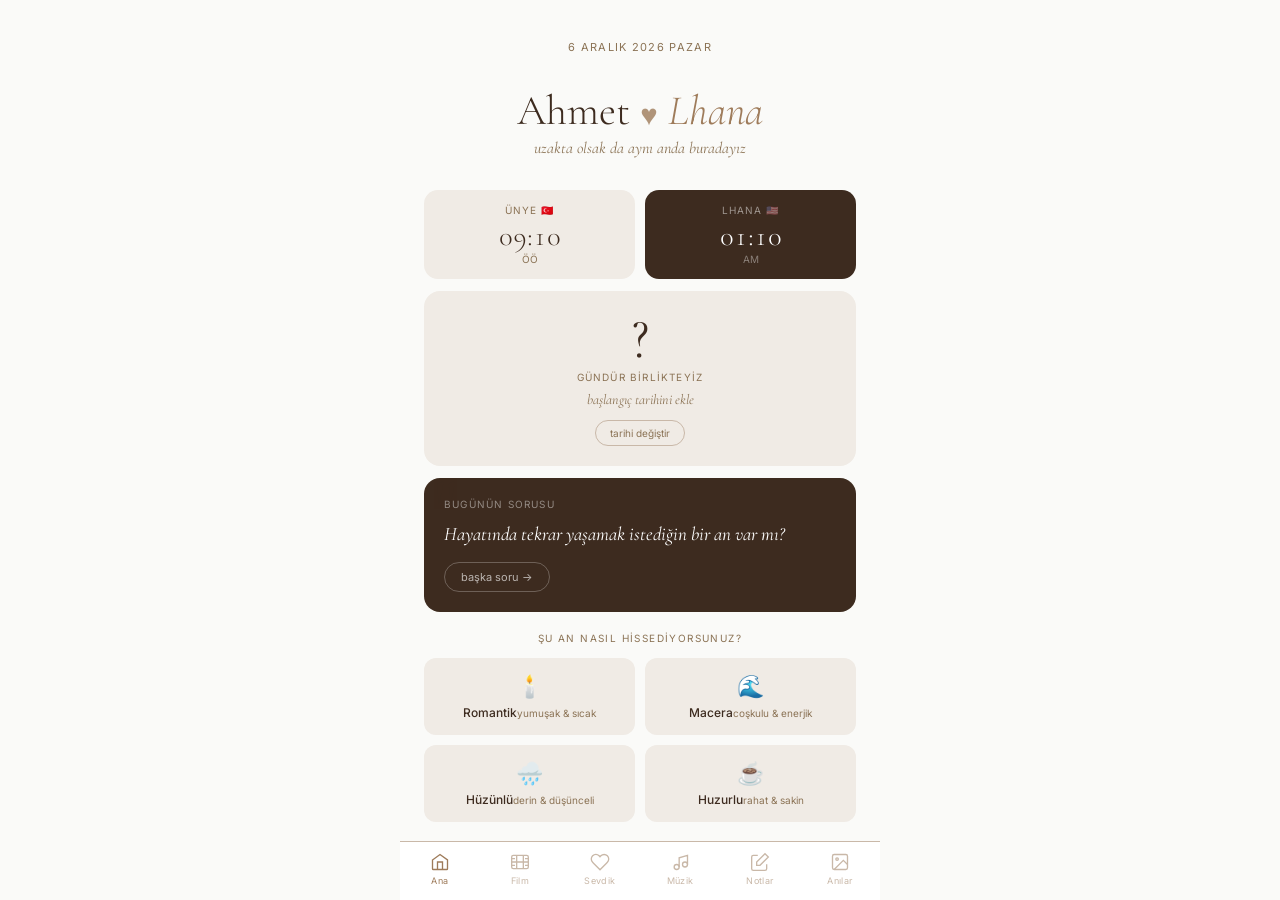
==== index.html @ c670a865 "Update index.html" ====
<!DOCTYPE html>
<html lang="tr">
<head>
<meta charset="UTF-8">
<meta name="viewport" content="width=device-width, initial-scale=1.0, maximum-scale=1.0">
<title>Ahmet & Lhana</title>
<link rel="preconnect" href="https://fonts.googleapis.com">
<link href="https://fonts.googleapis.com/css2?family=Cormorant+Garamond:ital,wght@0,300;0,400;0,500;1,300;1,400&family=Inter:wght@300;400;500&display=swap" rel="stylesheet">
<style>
*,*::before,*::after{box-sizing:border-box;margin:0;padding:0}
:root{
  --bg:#FAFAF8;--card:#F0EBE5;--border:#C9B8A8;
  --text:#3D2B1F;--muted:#8B7355;--hover:#D4C4B5;
  --accent:#9E7B5A;--white:#FFFFFF;
}
html,body{height:100%;background:var(--bg);color:var(--text);font-family:'Inter',sans-serif;font-size:15px;overflow:hidden;}
#app{display:flex;flex-direction:column;height:100dvh;max-width:480px;margin:0 auto;position:relative;}
.screen{display:none;flex:1;overflow-y:auto;padding-bottom:80px;scrollbar-width:none;}
.screen::-webkit-scrollbar{display:none;}
.screen.active{display:block;}

/* NAV */
nav{position:fixed;bottom:0;left:50%;transform:translateX(-50%);width:100%;max-width:480px;background:var(--white);border-top:1px solid var(--border);display:flex;z-index:100;}
nav button{flex:1;padding:10px 2px 14px;background:none;border:none;cursor:pointer;display:flex;flex-direction:column;align-items:center;gap:3px;color:var(--border);font-family:'Inter',sans-serif;font-size:9px;font-weight:400;letter-spacing:.04em;transition:color .2s;}
nav button.active{color:var(--accent);}
nav button svg{width:20px;height:20px;}

/* HOME */
.home-header{min-height:100dvh;padding:40px 24px 100px;display:flex;flex-direction:column;align-items:center;}
.home-date{font-size:11px;letter-spacing:.12em;text-transform:uppercase;color:var(--muted);margin-bottom:32px;text-align:center;}
.home-names{font-family:'Cormorant Garamond',serif;font-size:clamp(28px,8vw,42px);font-weight:300;line-height:1.2;color:var(--text);text-align:center;white-space:nowrap;}
.home-names em{font-style:italic;color:var(--accent);}
.heart-inline{font-size:0.7em;color:var(--accent);animation:breathe 3.2s ease-in-out infinite;display:inline-block;opacity:.8;vertical-align:middle;}
@keyframes breathe{0%,100%{transform:scale(1);opacity:.6}50%{transform:scale(1.2);opacity:1}}
.home-tagline{font-family:'Cormorant Garamond',serif;font-size:16px;font-style:italic;color:var(--muted);text-align:center;line-height:1.6;}

/* TIME */
.time-row{display:flex;gap:10px;width:100%;margin-top:28px;}
.time-card{flex:1;background:var(--card);border-radius:14px;padding:14px 10px;text-align:center;}
.time-city{font-size:10px;letter-spacing:.1em;text-transform:uppercase;color:var(--muted);margin-bottom:6px;}
.time-clock{font-family:'Cormorant Garamond',serif;font-size:28px;font-weight:300;color:var(--text);line-height:1;font-variant-numeric:tabular-nums;}
.time-period{font-size:10px;color:var(--muted);margin-top:3px;}

/* COUNTER */
.counter-card{background:var(--card);border-radius:16px;padding:20px;text-align:center;width:100%;margin-top:12px;}
.counter-number{font-family:'Cormorant Garamond',serif;font-size:56px;font-weight:300;color:var(--text);line-height:1;margin-bottom:4px;}
.counter-label{font-size:10px;letter-spacing:.12em;text-transform:uppercase;color:var(--muted);margin-bottom:8px;}
.counter-detail{font-family:'Cormorant Garamond',serif;font-size:14px;font-style:italic;color:var(--muted);margin-bottom:12px;}
.counter-setup{display:none;align-items:center;gap:8px;justify-content:center;margin-bottom:10px;}
.counter-setup input{border:1px solid var(--border);border-radius:8px;padding:6px 10px;font-family:'Inter',sans-serif;font-size:12px;color:var(--text);background:var(--white);outline:none;}

/* QUESTION */
.question-card{background:var(--text);border-radius:16px;padding:20px;width:100%;margin-top:12px;position:relative;overflow:hidden;}
.question-card::before{content:'"';position:absolute;top:-10px;left:10px;font-family:'Cormorant Garamond',serif;font-size:80px;opacity:.08;line-height:1;}
.question-label{font-size:10px;letter-spacing:.12em;text-transform:uppercase;color:rgba(255,255,255,.45);margin-bottom:10px;}
.question-text{font-family:'Cormorant Garamond',serif;font-size:19px;font-style:italic;line-height:1.5;color:var(--white);margin-bottom:14px;}
.question-refresh{background:none;border:1px solid rgba(255,255,255,.25);border-radius:20px;padding:7px 16px;color:rgba(255,255,255,.65);font-size:11px;cursor:pointer;font-family:'Inter',sans-serif;transition:all .2s;}

/* MOOD */
.home-mood{width:100%;margin-top:20px;}
.section-label{font-size:10px;letter-spacing:.14em;text-transform:uppercase;color:var(--muted);margin-bottom:14px;}
.mood-grid{display:grid;grid-template-columns:1fr 1fr;gap:10px;}
.mood-btn{background:var(--card);border:1px solid transparent;border-radius:12px;padding:14px 10px;cursor:pointer;text-align:center;transition:all .18s;font-family:'Inter',sans-serif;}
.mood-btn:hover,.mood-btn.selected{border-color:var(--accent);background:var(--white);}
.mood-btn .mood-icon{font-size:22px;display:block;margin-bottom:5px;}
.mood-btn .mood-name{font-size:12px;color:var(--text);font-weight:500;}
.mood-btn .mood-sub{font-size:10px;color:var(--muted);margin-top:2px;}
.mood-result{background:var(--card);border-radius:14px;padding:18px;margin-top:12px;display:none;}
.mood-result.show{display:block;}
.mood-result-title{font-family:'Cormorant Garamond',serif;font-size:19px;margin-bottom:10px;}
.suggestion-row{display:flex;gap:8px;margin-bottom:7px;align-items:flex-start;}
.suggestion-icon{font-size:15px;min-width:22px;}
.suggestion-text{font-size:13px;color:var(--muted);line-height:1.5;}

/* SCREEN HEADER */
.screen-header{padding:52px 24px 20px;}
.screen-title{font-family:'Cormorant Garamond',serif;font-size:32px;font-weight:300;color:var(--text);line-height:1.1;}
.screen-subtitle{font-family:'Cormorant Garamond',serif;font-size:15px;font-style:italic;color:var(--muted);margin-top:5px;}
.px{padding-left:24px;padding-right:24px;}
.divider{height:1px;background:var(--card);margin:20px 24px;}

/* BUTTONS */
.btn-primary{display:inline-block;background:var(--text);color:var(--white);border:none;border-radius:24px;padding:11px 24px;font-family:'Inter',sans-serif;font-size:12px;font-weight:500;letter-spacing:.04em;cursor:pointer;transition:opacity .2s;text-decoration:none;}
.btn-primary:hover{opacity:.75;}
.btn-ghost{display:inline-block;background:none;color:var(--muted);border:1px solid var(--border);border-radius:24px;padding:10px 20px;font-family:'Inter',sans-serif;font-size:12px;cursor:pointer;transition:all .2s;text-decoration:none;}
.btn-ghost:hover{border-color:var(--accent);color:var(--accent);}

/* FILM */
.film-mood-grid{display:grid;grid-template-columns:1fr 1fr 1fr;gap:8px;}
.film-result{margin:0 24px;background:var(--card);border-radius:16px;overflow:hidden;display:none;}
.film-result.show{display:block;}
.film-poster{width:100%;max-height:280px;object-fit:cover;object-position:top;display:block;}
.film-poster-ph{width:100%;height:160px;background:var(--hover);display:flex;align-items:center;justify-content:center;font-size:40px;}
.film-info{padding:18px;}
.film-title{font-family:'Cormorant Garamond',serif;font-size:22px;font-weight:400;line-height:1.2;margin-bottom:5px;}
.film-meta{font-size:11px;color:var(--muted);letter-spacing:.06em;text-transform:uppercase;margin-bottom:10px;}
.film-overview{font-size:13px;color:var(--muted);line-height:1.6;margin-bottom:14px;}
.film-actions{display:flex;gap:8px;flex-wrap:wrap;}
.loading{display:flex;align-items:center;justify-content:center;padding:36px 24px;color:var(--muted);font-size:13px;gap:10px;}
.spinner{width:18px;height:18px;border:2px solid var(--border);border-top-color:var(--accent);border-radius:50%;animation:spin .8s linear infinite;}
@keyframes spin{to{transform:rotate(360deg)}}

/* WATCHLIST */
.watch-add-row{display:flex;gap:8px;margin:0 24px 20px;}
.watch-add-row input{flex:1;border:1px solid var(--border);border-radius:10px;padding:10px 14px;font-family:'Inter',sans-serif;font-size:13px;background:var(--white);color:var(--text);outline:none;}
.watch-add-row input:focus{border-color:var(--accent);}
.watchlist-item{display:flex;align-items:center;gap:12px;padding:13px 0;border-bottom:1px solid var(--card);}
.watchlist-item:last-child{border-bottom:none;}
.watch-check{width:22px;height:22px;border-radius:50%;border:1.5px solid var(--border);background:none;cursor:pointer;flex-shrink:0;display:flex;align-items:center;justify-content:center;font-size:11px;transition:all .15s;color:transparent;}
.watch-check.done{background:var(--accent);border-color:var(--accent);color:white;}
.watch-title{font-size:14px;font-weight:500;color:var(--text);}
.watch-title.done{text-decoration:line-through;color:var(--muted);}
.watch-who{font-size:11px;color:var(--muted);margin-top:2px;}
.watch-delete{background:none;border:none;color:var(--border);cursor:pointer;font-size:18px;padding:4px;transition:color .15s;margin-left:auto;}
.watch-delete:hover{color:var(--text);}

/* MUSIC */
.music-player{background:var(--card);border-radius:16px;padding:20px;margin:0 24px 20px;}
.player-track{font-family:'Cormorant Garamond',serif;font-size:20px;margin-bottom:4px;}
.player-artist{font-size:12px;color:var(--muted);margin-bottom:14px;}
.player-bar{height:3px;background:var(--hover);border-radius:2px;margin-bottom:14px;overflow:hidden;}
.player-progress{height:100%;background:var(--accent);border-radius:2px;width:0%;transition:width .1s linear;}
.player-controls{display:flex;align-items:center;justify-content:center;gap:28px;}
.player-controls button{background:none;border:none;cursor:pointer;color:var(--text);opacity:.7;transition:opacity .15s;display:flex;align-items:center;}
.player-controls button:hover{opacity:1;}
.play-btn{background:var(--text) !important;color:var(--white) !important;width:44px;height:44px;border-radius:50%;opacity:1 !important;justify-content:center;}
.playlist-item{display:flex;align-items:center;gap:14px;padding:13px 0;border-bottom:1px solid var(--card);cursor:pointer;transition:opacity .15s;}
.playlist-item:hover{opacity:.65;}
.playlist-item:last-child{border-bottom:none;}
.track-num{font-family:'Cormorant Garamond',serif;font-size:17px;color:var(--border);min-width:22px;text-align:center;}
.track-info{flex:1;}
.track-title{font-size:14px;font-weight:500;color:var(--text);margin-bottom:2px;}
.track-sub{font-size:12px;color:var(--muted);}
.track-dur{font-size:12px;color:var(--muted);}

/* SPOTIFY */
.spotify-card{background:var(--card);border-radius:16px;padding:14px;}

/* NOTES */
.note-composer{margin:0 24px 20px;background:var(--white);border:1px solid var(--border);border-radius:16px;padding:16px;}
.note-who{display:flex;gap:8px;margin-bottom:12px;}
.who-btn{padding:6px 14px;border:1px solid var(--border);border-radius:20px;background:none;font-size:12px;cursor:pointer;color:var(--muted);transition:all .15s;font-family:'Inter',sans-serif;}
.who-btn.active{background:var(--text);color:var(--white);border-color:var(--text);}
textarea.note-input{width:100%;border:none;outline:none;resize:none;font-family:'Cormorant Garamond',serif;font-size:17px;font-style:italic;color:var(--text);background:none;line-height:1.6;min-height:72px;}
textarea.note-input::placeholder{color:var(--border);}
.composer-footer{display:flex;justify-content:flex-end;margin-top:10px;border-top:1px solid var(--card);padding-top:10px;}
.notes-list{padding:0 24px;}
.note-card{background:var(--card);border-radius:12px;padding:18px;margin-bottom:12px;position:relative;}
.note-from{font-size:10px;letter-spacing:.1em;text-transform:uppercase;color:var(--accent);margin-bottom:7px;font-weight:500;}
.note-text{font-family:'Cormorant Garamond',serif;font-size:17px;line-height:1.6;color:var(--text);font-style:italic;}
.note-date{font-size:10px;color:var(--border);margin-top:8px;}
.note-delete{position:absolute;top:12px;right:12px;background:none;border:none;cursor:pointer;color:var(--border);font-size:16px;line-height:1;transition:color .15s;padding:4px;}
.note-delete:hover{color:var(--text);}

/* MEMORIES */
.memory-grid{padding:0 24px;display:grid;grid-template-columns:1fr 1fr;gap:10px;}
.memory-card{background:var(--card);border-radius:12px;overflow:hidden;aspect-ratio:3/4;cursor:pointer;position:relative;}
.memory-card img{width:100%;height:100%;object-fit:cover;display:block;}
.memory-emoji{width:100%;height:100%;display:flex;align-items:center;justify-content:center;font-size:36px;background:linear-gradient(135deg,var(--card) 0%,var(--hover) 100%);}
.memory-label{position:absolute;bottom:0;left:0;right:0;padding:10px;background:linear-gradient(to top,rgba(61,43,31,.6) 0%,transparent 100%);color:var(--white);font-size:11px;font-weight:500;letter-spacing:.04em;}

/* API SETUP */
.api-setup{margin:0 24px;background:var(--card);border-radius:16px;padding:20px;}
.api-setup p{font-size:13px;color:var(--muted);line-height:1.6;margin-bottom:10px;}

/* FAVORİLER */
.fav-card{display:flex;gap:12px;background:var(--card);border-radius:14px;padding:12px;margin-bottom:10px;position:relative;}
.fav-poster{width:56px;height:80px;border-radius:8px;object-fit:cover;flex-shrink:0;background:var(--hover);display:flex;align-items:center;justify-content:center;font-size:22px;}
.fav-poster img{width:100%;height:100%;object-fit:cover;border-radius:8px;}
.fav-info{flex:1;}
.fav-title{font-family:'Cormorant Garamond',serif;font-size:17px;font-weight:400;margin-bottom:3px;line-height:1.2;}
.fav-meta{font-size:11px;color:var(--muted);letter-spacing:.04em;margin-bottom:5px;}
.fav-saved-by{font-size:10px;color:var(--accent);letter-spacing:.06em;text-transform:uppercase;}
.fav-delete{position:absolute;top:10px;right:10px;background:none;border:none;cursor:pointer;color:var(--border);font-size:16px;padding:4px;transition:color .15s;}
.fav-delete:hover{color:var(--text);}

/* EMPTY */
.empty{text-align:center;padding:48px 24px;color:var(--muted);}
.empty .ei{font-size:36px;margin-bottom:12px;}
.empty p{font-family:'Cormorant Garamond',serif;font-size:16px;font-style:italic;line-height:1.6;}
</style>
</head>
<body>
<div id="app">

<!-- HOME -->
<section class="screen active" id="screen-home">
  <div class="home-header">
    <p class="home-date" id="home-date"></p>
    <div class="home-names">Ahmet <span class="heart-inline">♥</span> <em>Lhana</em></div>
    <p class="home-tagline">uzakta olsak da aynı anda buradayız</p>

    <!-- SAAT -->
    <div class="time-row">
      <div class="time-card">
        <div class="time-city">Ünye 🇹🇷</div>
        <div class="time-clock" id="clock-tr">—</div>
        <div class="time-period" id="period-tr"></div>
      </div>
      <div class="time-card" style="background:var(--text);">
        <div class="time-city" style="color:rgba(255,255,255,.5);">Lhana 🇺🇸</div>
        <div class="time-clock" style="color:white;" id="clock-us">—</div>
        <div class="time-period" style="color:rgba(255,255,255,.4);" id="period-us"></div>
      </div>
    </div>

    <!-- SAYAÇ -->
    <div class="counter-card">
      <div class="counter-number" id="counter-days">?</div>
      <div class="counter-label">gündür birlikteyiz</div>
      <div class="counter-detail" id="counter-detail">başlangıç tarihini ekle</div>
      <div class="counter-setup" id="counter-setup">
        <input type="date" id="counter-date-input" />
        <button class="btn-primary" style="padding:7px 16px;font-size:11px;" onclick="saveCounterDate()">Kaydet</button>
      </div>
      <button class="btn-ghost" style="font-size:10px;padding:6px 14px;" onclick="toggleCounterSetup()">tarihi değiştir</button>
    </div>

    <!-- BUGÜNÜN SORUSU -->
    <div class="question-card">
      <div class="question-label">bugünün sorusu</div>
      <div class="question-text" id="daily-question"></div>
      <button class="question-refresh" onclick="newQuestion()">başka soru →</button>
    </div>

    <!-- RUH HALİ -->
    <div class="home-mood">
      <p class="section-label" style="text-align:center;">şu an nasıl hissediyorsunuz?</p>
      <div class="mood-grid">
        <button class="mood-btn" data-mood="romantic" onclick="selectMood(this)"><span class="mood-icon">🕯️</span><span class="mood-name">Romantik</span><span class="mood-sub">yumuşak & sıcak</span></button>
        <button class="mood-btn" data-mood="adventurous" onclick="selectMood(this)"><span class="mood-icon">🌊</span><span class="mood-name">Macera</span><span class="mood-sub">coşkulu & enerjik</span></button>
        <button class="mood-btn" data-mood="melancholic" onclick="selectMood(this)"><span class="mood-icon">🌧️</span><span class="mood-name">Hüzünlü</span><span class="mood-sub">derin & düşünceli</span></button>
        <button class="mood-btn" data-mood="cozy" onclick="selectMood(this)"><span class="mood-icon">☕</span><span class="mood-name">Huzurlu</span><span class="mood-sub">rahat & sakin</span></button>
      </div>
      <div class="mood-result" id="mood-result"></div>
    </div>
  </div>
</section>

<!-- FİLM -->
<section class="screen" id="screen-film">
  <div class="screen-header">
    <h2 class="screen-title">Film Seç</h2>
    <p class="screen-subtitle">Bu gece ne izleyelim?</p>
  </div>
  <div id="film-api-setup" class="api-setup" style="display:none;">
    <p>TMDB API anahtarı henüz eklenmemiş. <strong>index.html</strong>'de <code>TMDB_KEY</code> sabitini doldur.</p>
    <p style="margin-top:8px;"><a href="https://www.themoviedb.org/settings/api" target="_blank" style="color:var(--accent);">themoviedb.org → API anahtarı al →</a></p>
  </div>
  <div id="film-mood-section" style="display:none;padding:0 24px;">
    <p class="section-label" style="margin-bottom:14px;">tür seçin:</p>
    <div class="film-mood-grid">
      <button class="mood-btn" data-genre="10749" onclick="selectFilmMood(this)"><span class="mood-icon">💫</span><span class="mood-name">Romantik</span></button>
      <button class="mood-btn" data-genre="12" onclick="selectFilmMood(this)"><span class="mood-icon">🗺️</span><span class="mood-name">Macera</span></button>
      <button class="mood-btn" data-genre="18" onclick="selectFilmMood(this)"><span class="mood-icon">🎭</span><span class="mood-name">Dram</span></button>
      <button class="mood-btn" data-genre="35" onclick="selectFilmMood(this)"><span class="mood-icon">😄</span><span class="mood-name">Komedi</span></button>
      <button class="mood-btn" data-genre="27" onclick="selectFilmMood(this)"><span class="mood-icon">👻</span><span class="mood-name">Korku</span></button>
      <button class="mood-btn" data-genre="878" onclick="selectFilmMood(this)"><span class="mood-icon">🚀</span><span class="mood-name">Bilim Kurgu</span></button>
      <button class="mood-btn" data-genre="99" onclick="selectFilmMood(this)"><span class="mood-icon">📽️</span><span class="mood-name">Belgesel</span></button>
      <button class="mood-btn" data-genre="53" onclick="selectFilmMood(this)"><span class="mood-icon">😰</span><span class="mood-name">Gerilim</span></button>
      <button class="mood-btn" data-genre="80" onclick="selectFilmMood(this)"><span class="mood-icon">🔍</span><span class="mood-name">Suç & Gizem</span></button>
      <button class="mood-btn" data-genre="36" onclick="selectFilmMood(this)"><span class="mood-icon">🏛️</span><span class="mood-name">Tarih & Epik</span></button>
      <button class="mood-btn" data-genre="14" onclick="selectFilmMood(this)"><span class="mood-icon">🧙</span><span class="mood-name">Fantastik</span></button>
      <button class="mood-btn" data-genre="10751" onclick="selectFilmMood(this)"><span class="mood-icon">👨‍👩‍👧</span><span class="mood-name">Aile</span></button>
      <button class="mood-btn" data-genre="10402" onclick="selectFilmMood(this)"><span class="mood-icon">🎶</span><span class="mood-name">Müzikal</span></button>
      <button class="mood-btn" data-genre="16" onclick="selectFilmMood(this)"><span class="mood-icon">🎨</span><span class="mood-name">Animasyon</span></button>
      <button class="mood-btn" data-genre="WEIRD" onclick="selectFilmMood(this)"><span class="mood-icon">🌀</span><span class="mood-name">Weird</span></button>
    </div>
    <div class="divider"></div>
    <div class="loading" id="film-loading" style="display:none;"><div class="spinner"></div> Film aranıyor…</div>
    <div class="film-result" id="film-result">
      <div class="film-poster-ph" id="film-poster-wrap">🎬</div>
      <div class="film-info">
        <div class="film-title" id="film-title">—</div>
        <div class="film-meta" id="film-meta">—</div>
        <div class="film-overview" id="film-overview">—</div>
        <div class="film-actions">
          <button class="btn-primary" onclick="openFilmSearch()">Daha fazla bilgi</button>
          <button class="btn-ghost" onclick="fetchFilm()">Başka öneri</button>
          <button class="btn-ghost" id="like-btn" onclick="likeFilm()" style="border-color:var(--accent);color:var(--accent);">♥ Kaydet</button>
        </div>
      </div>
    </div>
    <div style="height:24px;"></div>
  </div>
</section>

<!-- İZLEME LİSTESİ -->
<section class="screen" id="screen-watchlist">
  <div class="screen-header">
    <h2 class="screen-title">İzleyecekler</h2>
    <p class="screen-subtitle">birlikte izlemek istedikleriniz</p>
  </div>
  <div class="watch-add-row">
    <input type="text" id="watch-input" placeholder="film adı…" onkeydown="if(event.key==='Enter')addWatchItem()" />
    <button class="btn-primary" onclick="addWatchItem()">Ekle</button>
  </div>
  <div class="px" id="watchlist-container"></div>
  <div style="height:24px;"></div>
</section>

<!-- MÜZİK -->
<section class="screen" id="screen-music">
  <div class="screen-header">
    <h2 class="screen-title">Müzik</h2>
    <p class="screen-subtitle">size özel parçalar</p>
  </div>
  <div class="music-player">
    <div class="player-track" id="player-track-name">Gurbet Telli</div>
    <div class="player-artist" id="player-artist-name">Ahmet · Suno AI</div>
    <div class="player-bar"><div class="player-progress" id="player-progress"></div></div>
    <div class="player-controls">
      <button onclick="prevTrack()"><svg viewBox="0 0 24 24" fill="none" stroke="currentColor" stroke-width="1.8" width="22" height="22"><polygon points="19,20 9,12 19,4"/><line x1="5" y1="4" x2="5" y2="20"/></svg></button>
      <button class="play-btn" onclick="togglePlay()"><svg id="play-icon" viewBox="0 0 24 24" fill="currentColor" width="20" height="20"><polygon points="5,3 19,12 5,21"/></svg></button>
      <button onclick="nextTrack()"><svg viewBox="0 0 24 24" fill="none" stroke="currentColor" stroke-width="1.8" width="22" height="22"><polygon points="5,4 15,12 5,20"/><line x1="19" y1="4" x2="19" y2="20"/></svg></button>
    </div>
  </div>
  <div class="px" style="margin-bottom:12px;"><p class="section-label">çalma listesi</p></div>
  <div class="px" id="playlist-container"></div>
  <div class="divider"></div>
  <div class="px" style="margin-bottom:14px;"><p class="section-label">spotify · ortak playlist</p></div>
  <div style="padding:0 24px;">
    <div class="spotify-card">
      <iframe id="spotify-embed" src="https://open.spotify.com/embed/playlist/0kFZYyxxNFDfpF4ejm6GIL?utm_source=generator&theme=0" width="100%" height="352" frameborder="0" allow="autoplay; clipboard-write; encrypted-media; fullscreen; picture-in-picture" loading="lazy" style="border-radius:10px;display:block;"></iframe>
      <div style="display:flex;justify-content:flex-end;margin-top:10px;">
        <button class="btn-ghost" style="font-size:11px;" onclick="changeSpotifyPlaylist()">Playlist değiştir</button>
      </div>
    </div>
  </div>
  <div class="divider"></div>
  <div class="px" style="margin-bottom:24px;">
    <p class="section-label" style="margin-bottom:14px;">Suno'ya git</p>
    <a href="https://suno.com" target="_blank" class="btn-ghost" style="font-size:13px;">Suno AI aç →</a>
  </div>
  <div style="height:24px;"></div>
</section>

<!-- NOTLAR -->
<section class="screen" id="screen-notes">
  <div class="screen-header">
    <h2 class="screen-title">Notlar</h2>
    <p class="screen-subtitle">birbirinize küçük sözler</p>
  </div>
  <div class="note-composer">
    <div class="note-who">
      <button class="who-btn active" id="who-ahmet" onclick="selectWho('Ahmet')">Ahmet</button>
      <button class="who-btn" id="who-lhana" onclick="selectWho('Lhana')">Lhana</button>
    </div>
    <textarea class="note-input" id="note-textarea" placeholder="bir şeyler yaz…" rows="3"></textarea>
    <div class="composer-footer">
      <button class="btn-primary" onclick="saveNote()">Kaydet</button>
    </div>
  </div>
  <div class="notes-list" id="notes-list"></div>
  <div style="height:24px;"></div>
</section>

<!-- ANILAR -->
<section class="screen" id="screen-memories">
  <div class="screen-header">
    <h2 class="screen-title">Anılar</h2>
    <p class="screen-subtitle">birlikte yaşananlar</p>
  </div>
  <div class="memory-grid" id="memory-grid"></div>
  <div style="height:32px;"></div>
  <div id="lightbox" style="display:none;position:fixed;inset:0;background:rgba(30,18,10,.92);z-index:999;flex-direction:column;align-items:center;justify-content:center;padding:24px;" onclick="closeLightbox()">
    <img id="lightbox-img" src="" style="max-width:100%;max-height:75vh;border-radius:12px;object-fit:contain;display:block;" />
    <p id="lightbox-label" style="color:#F0EBE5;font-family:'Cormorant Garamond',serif;font-size:18px;font-style:italic;margin-top:16px;text-align:center;"></p>
    <p style="color:#8B7355;font-size:11px;margin-top:8px;letter-spacing:.08em;">kapatmak için dokun</p>
  </div>
</section>

<!-- BEĞENİLENLER -->
<section class="screen" id="screen-favorites">
  <div class="screen-header">
    <h2 class="screen-title">Beğendiklerimiz</h2>
    <p class="screen-subtitle">birlikte sevdiğimiz filmler</p>
  </div>
  <div id="fav-sync-status" style="margin:0 24px 16px;font-size:12px;color:var(--muted);text-align:center;"></div>
  <div id="fav-setup" class="api-setup" style="display:none;">
    <p>Filmleri ikisiyle de paylaşmak için JSONBin kurulumu gerekli. <a href="https://jsonbin.io" target="_blank" style="color:var(--accent);">jsonbin.io</a>'da ücretsiz hesap aç, sonra index.html'de JSONBIN_BIN_ID ve JSONBIN_API_KEY'i doldur.</p>
  </div>
  <div id="favorites-list" style="padding:0 24px;"></div>
  <div style="height:24px;"></div>
</section>

<!-- NAV -->
<nav>
  <button class="active" onclick="goTo('home',this)">
    <svg viewBox="0 0 24 24" fill="none" stroke="currentColor" stroke-width="1.6"><path d="M3 9.5L12 3l9 6.5V20a1 1 0 01-1 1H4a1 1 0 01-1-1V9.5z"/><path d="M9 21V12h6v9"/></svg>Ana
  </button>
  <button onclick="goTo('film',this)">
    <svg viewBox="0 0 24 24" fill="none" stroke="currentColor" stroke-width="1.6"><rect x="2" y="4" width="20" height="16" rx="2"/><path d="M8 4v16M16 4v16M2 12h20M2 8h4M18 8h4M2 16h4M18 16h4"/></svg>Film
  </button>
  <button onclick="goTo('favorites',this)">
    <svg viewBox="0 0 24 24" fill="none" stroke="currentColor" stroke-width="1.6"><path d="M20.84 4.61a5.5 5.5 0 00-7.78 0L12 5.67l-1.06-1.06a5.5 5.5 0 00-7.78 7.78l1.06 1.06L12 21.23l7.78-7.78 1.06-1.06a5.5 5.5 0 000-7.78z"/></svg>Sevdik
  </button>
  <button onclick="goTo('music',this)">
    <svg viewBox="0 0 24 24" fill="none" stroke="currentColor" stroke-width="1.6"><circle cx="8" cy="18" r="3"/><circle cx="18" cy="15" r="3"/><path d="M11 18V7l10-3v11"/></svg>Müzik
  </button>
  <button onclick="goTo('notes',this)">
    <svg viewBox="0 0 24 24" fill="none" stroke="currentColor" stroke-width="1.6"><path d="M20 14.66V20a2 2 0 01-2 2H4a2 2 0 01-2-2V6a2 2 0 012-2h5.34"/><polygon points="18 2 22 6 12 16 8 16 8 12 18 2"/></svg>Notlar
  </button>
  <button onclick="goTo('memories',this)">
    <svg viewBox="0 0 24 24" fill="none" stroke="currentColor" stroke-width="1.6"><rect x="3" y="3" width="18" height="18" rx="2"/><circle cx="8.5" cy="8.5" r="1.5"/><path d="M21 15l-5-5L5 21"/></svg>Anılar
  </button>
</nav>
</div>

<script>
// ── CONFIG ──────────────────────────────────────────────────
const TMDB_KEY = '7839bbaac4069c03fe69c550163506ac';

// JSONBin ayarları — jsonbin.io'dan ücretsiz hesap aç, BIN_ID ve API_KEY'i doldur
// Adımlar: jsonbin.io → Kayıt ol → Bins → Create Bin → ID'yi kopyala
//          Account → API Keys → Secret Key'i kopyala
const JSONBIN_BIN_ID = '6a3eb765da38895dfe03d898';
const JSONBIN_API_KEY = '$2a$10$U43tcsm91jg0By819l2cEOrlLnZ1P7Osh6JvI/pMlwr6ef6Y1c6fO';

// ── DATA ────────────────────────────────────────────────────
const WEIRD_FILMS = [
  372058,49521,4512,380,11324,5915,975,10494,129,37165,
  792,1647,44115,46738,265208,399055,314365,346364,59967,194,550,680
];

const playlist = [
  { title:'Gurbet Telli', artist:'Ahmet · Suno AI', src:'music/gurbet-telli.mp3' },
  { title:'Çağrılmayan', artist:'Ahmet · Suno AI', src:'music/cagrılmayan.mp3' },
  { title:'Şahmeran', artist:'Ahmet · Suno AI', src:'music/sahmeran.mp3' },
  { title:'La Dimora Che Respira', artist:'Ahmet · Suno AI', src:'music/la-dimora.mp3' },
  { title:'Ünye', artist:'Ahmet · Suno AI', src:'music/unye.mp3' },
];

const MEMORIES = [
  { src:null, emoji:'✈️', label:"Lhana'nın ilk uçuşu" },
  { src:null, emoji:'🌊', label:'Karadeniz sabahı' },
  { src:null, emoji:'🎵', label:'İlk şarkı' },
  { src:null, emoji:'🌙', label:'Geceleri' },
];

const MOOD_DATA = {
  romantic:{ icon:'🕯️', title:'Romantik bir gece', film:'Before Sunrise — geçen zaman hakkında', music:'Yumuşak, yavaş melodiler', activity:'Birbirinize bir şey okuyun' },
  adventurous:{ icon:'🌊', title:'Macera zamanı', film:'Into the Wild — keşif ve özgürlük', music:'Enerjik, ritimli parçalar', activity:'Gelecek plan yapın birlikte' },
  melancholic:{ icon:'🌧️', title:'Derin bir akşam', film:'Her — uzaklık ve bağ', music:'Ağır, duygusal parçalar', activity:'Birbirinize mektup yazın' },
  cozy:{ icon:'☕', title:'Huzurlu zaman', film:'Studio Ghibli favoriniz', music:'Lo-fi, yumuşak ambiyans', activity:'Beraber çay iç, sessizce' },
};

const QUESTIONS = [
  'Bugün seni gülümsetecek bir şey ne olabilir?',
  'Birlikte yaşamak istediğin en küçük an hangisi?',
  'Şu an nerede olsaydın, ne yapardın?',
  'Sana göre mükemmel bir Pazar sabahı nasıl geçer?',
  'Hatırladığın en güzel ses ne?',
  'Bir şehri seçebilseydin, nerede kaybolurdun?',
  'Beni en çok ne şaşırttı sence?',
  'Şu an aklından geçen ilk film hangisi?',
  'Bir film müziği senin hayatının soundtrackı olsaydı hangisi olurdu?',
  'Seni en çok ne sakinleştirir?',
  'Eğer yarın bir yere uçabilseydin, nereye giderdin?',
  'Hayatında tekrar yaşamak istediğin bir an var mı?',
  'Birlikte yapabileceğimiz küçük bir şey ne olurdu?',
  'Sesi kapatalım desem, şu an içinde ne çalıyor?',
  'Bana anlatmadığın ama anlatmak istediğin bir şey var mı?',
  'Mutlu olduğunda ilk ne yapmak istersin?',
  'Bir kelimeyle şu anki ruh halini tanımla.',
  'Sence aramızdaki en güzel şey ne?',
  'Karadenizi hiç göremedin — ama görünce ne hissederdin sence?',
  'Favorin olan hava nasıl, ve neden?',
  'Şu an elinden tutabilseydim, nereye giderdik?',
  'Seni anlatan üç müzik parçası hangisi olurdu?',
  'Lynch filmlerinden en çok hangisi seni etkiledi?',
  'Seninle izlemek istediğim bir film var, tahmin edebilir misin?',
  'Şu an aynı şehirde olsaydık bu akşam ne yapardık?',
];

// ── STATE ───────────────────────────────────────────────────
let currentFilmGenre = null;
let currentFilmData = null;
let currentTrack = 0;
let isPlaying = false;
let noteAuthor = 'Ahmet';
let currentQuestionIdx = -1;
const audio = new Audio();
audio.addEventListener('timeupdate', updateProgress);
audio.addEventListener('ended', nextTrack);

// ── NAV ─────────────────────────────────────────────────────
function goTo(id, btn) {
  document.querySelectorAll('.screen').forEach(s => s.classList.remove('active'));
  document.querySelectorAll('nav button').forEach(b => b.classList.remove('active'));
  document.getElementById('screen-' + id).classList.add('active');
  btn.classList.add('active');
  if (id === 'film') initFilmScreen();
  if (id === 'music') renderPlaylist();
  if (id === 'notes') renderNotes();
  if (id === 'memories') renderMemories();
  if (id === 'watchlist') renderWatchlist();
  if (id === 'favorites') loadFavorites();
}

// ── DATE ────────────────────────────────────────────────────
function setDate() {
  const d = new Date();
  document.getElementById('home-date').textContent =
    d.toLocaleDateString('tr-TR', { weekday:'long', day:'numeric', month:'long', year:'numeric' });
}

// ── CLOCKS ──────────────────────────────────────────────────
function updateClocks() {
  const now = new Date();
  const tr = new Date(now.toLocaleString('en-US', { timeZone:'Europe/Istanbul' }));
  const us = new Date(now.toLocaleString('en-US', { timeZone:'America/New_York' }));
  const fmt = t => String(t.getHours() % 12 || 12).padStart(2,'0') + ':' + String(t.getMinutes()).padStart(2,'0');
  document.getElementById('clock-tr').textContent = fmt(tr);
  document.getElementById('period-tr').textContent = tr.getHours() < 12 ? 'ÖÖ' : 'ÖS';
  document.getElementById('clock-us').textContent = fmt(us);
  document.getElementById('period-us').textContent = us.getHours() < 12 ? 'AM' : 'PM';
}

// ── COUNTER ─────────────────────────────────────────────────
function updateCounter() {
  const saved = localStorage.getItem('al_start_date');
  if (!saved) {
    document.getElementById('counter-days').textContent = '?';
    document.getElementById('counter-detail').textContent = 'başlangıç tarihini ekle';
    return;
  }
  const diff = Math.floor((new Date() - new Date(saved)) / 86400000);
  const months = Math.floor(diff / 30);
  document.getElementById('counter-days').textContent = diff;
  document.getElementById('counter-detail').textContent = months > 0
    ? `yaklaşık ${months} ay ${diff % 30} gün`
    : `${diff} gün birlikte`;
}

function toggleCounterSetup() {
  const el = document.getElementById('counter-setup');
  el.style.display = el.style.display === 'flex' ? 'none' : 'flex';
}

function saveCounterDate() {
  const val = document.getElementById('counter-date-input').value;
  if (!val) return;
  localStorage.setItem('al_start_date', val);
  document.getElementById('counter-setup').style.display = 'none';
  updateCounter();
}

// ── QUESTION ────────────────────────────────────────────────
function newQuestion() {
  let idx;
  do { idx = Math.floor(Math.random() * QUESTIONS.length); }
  while (idx === currentQuestionIdx);
  currentQuestionIdx = idx;
  document.getElementById('daily-question').textContent = QUESTIONS[idx];
}

// ── MOOD ────────────────────────────────────────────────────
function selectMood(btn) {
  document.querySelectorAll('.mood-btn').forEach(b => b.classList.remove('selected'));
  btn.classList.add('selected');
  const d = MOOD_DATA[btn.dataset.mood];
  const el = document.getElementById('mood-result');
  el.innerHTML = `<div class="mood-result-title">${d.icon} ${d.title}</div>
    <div class="suggestion-row"><span class="suggestion-icon">🎬</span><span class="suggestion-text">${d.film}</span></div>
    <div class="suggestion-row"><span class="suggestion-icon">🎵</span><span class="suggestion-text">${d.music}</span></div>
    <div class="suggestion-row"><span class="suggestion-icon">💡</span><span class="suggestion-text">${d.activity}</span></div>`;
  el.classList.add('show');
}

// ── FILM ────────────────────────────────────────────────────
function initFilmScreen() {
  const ok = TMDB_KEY && TMDB_KEY !== '7839bbaac4069c03fe69c550163506ac';
  console.log("TMDB_KEY =", TMDB_KEY);
console.log("OK =", ok);
  document.getElementById('film-api-setup').style.display = ok ? 'none' : 'block';
  document.getElementById('film-mood-section').style.display = ok ? 'block' : 'none';
}

function selectFilmMood(btn) {
  document.querySelectorAll('.film-mood-grid .mood-btn').forEach(b => b.classList.remove('selected'));
  btn.classList.add('selected');
  currentFilmGenre = btn.dataset.genre;
  fetchFilm();
}

async function fetchFilm() {
  if (!currentFilmGenre) return;
  document.getElementById('film-loading').style.display = 'flex';
  document.getElementById('film-result').classList.remove('show');
  try {
    let film;
    if (currentFilmGenre === 'WEIRD') {
      const id = WEIRD_FILMS[Math.floor(Math.random() * WEIRD_FILMS.length)];
      const res = await fetch(`https://api.themoviedb.org/3/movie/${id}?api_key=${TMDB_KEY}&language=tr-TR`);
      film = await res.json();
    } else {
      const page = Math.floor(Math.random() * 8) + 1;
      const res = await fetch(`https://api.themoviedb.org/3/discover/movie?api_key=${TMDB_KEY}&with_genres=${currentFilmGenre}&sort_by=vote_average.desc&vote_count.gte=200&page=${page}&language=tr-TR`);
      const data = await res.json();
      if (!data.results || !data.results.length) throw new Error('Sonuç yok');
      film = data.results[Math.floor(Math.random() * Math.min(data.results.length, 10))];
    }
    currentFilmData = film;
    document.getElementById('film-title').textContent = film.title || '—';
    document.getElementById('film-meta').textContent =
      `${(film.release_date || '').slice(0,4) || '—'} · ⭐ ${film.vote_average?.toFixed(1) || '—'}`;
    document.getElementById('film-overview').textContent =
      film.overview ? film.overview.slice(0,180) + (film.overview.length > 180 ? '…' : '') : 'Özet bulunamadı.';
    const pw = document.getElementById('film-poster-wrap');
    if (film.poster_path) {
      pw.outerHTML = `<img class="film-poster" id="film-poster-wrap" src="https://image.tmdb.org/t/p/w500${film.poster_path}" alt="${film.title}" loading="lazy" />`;
    } else {
      pw.className = 'film-poster-ph'; pw.textContent = '🎬';
    }
    document.getElementById('film-result').classList.add('show');
  } catch(e) {
    document.getElementById('film-title').textContent = 'Film bulunamadı';
    document.getElementById('film-meta').textContent = '';
    document.getElementById('film-overview').textContent = 'Tekrar dene.';
    document.getElementById('film-result').classList.add('show');
  } finally {
    document.getElementById('film-loading').style.display = 'none';
  }
}

function openFilmSearch() {
  if (currentFilmData) window.open(`https://www.google.com/search?q=${encodeURIComponent(currentFilmData.title + ' film')}`, '_blank');
}

// ── WATCHLIST ───────────────────────────────────────────────
function addWatchItem() {
  const input = document.getElementById('watch-input');
  const title = input.value.trim();
  if (!title) return;
  const items = JSON.parse(localStorage.getItem('al_watchlist') || '[]');
  items.unshift({ id: Date.now(), title, done: false });
  localStorage.setItem('al_watchlist', JSON.stringify(items));
  input.value = '';
  renderWatchlist();
}

function toggleWatch(id) {
  const items = JSON.parse(localStorage.getItem('al_watchlist') || '[]');
  const item = items.find(i => i.id === id);
  if (item) item.done = !item.done;
  localStorage.setItem('al_watchlist', JSON.stringify(items));
  renderWatchlist();
}

function deleteWatch(id) {
  const items = JSON.parse(localStorage.getItem('al_watchlist') || '[]').filter(i => i.id !== id);
  localStorage.setItem('al_watchlist', JSON.stringify(items));
  renderWatchlist();
}

function renderWatchlist() {
  const items = JSON.parse(localStorage.getItem('al_watchlist') || '[]');
  const c = document.getElementById('watchlist-container');
  if (!c) return;
  if (!items.length) {
    c.innerHTML = '<div class="empty"><div class="ei">🎬</div><p>Henüz film yok.<br>İzlemek istediklerinizi ekleyin.</p></div>';
    return;
  }
  const sorted = [...items].sort((a,b) => a.done - b.done);
  c.innerHTML = sorted.map(item => `
    <div class="watchlist-item">
      <button class="watch-check ${item.done?'done':''}" onclick="toggleWatch(${item.id})">✓</button>
      <div class="watch-info"><div class="watch-title ${item.done?'done':''}">${item.title}</div></div>
      <button class="watch-delete" onclick="deleteWatch(${item.id})">×</button>
    </div>`).join('');
}

// ── MÜZİK ───────────────────────────────────────────────────
function renderPlaylist() {
  const c = document.getElementById('playlist-container');
  if (!c) return;
  c.innerHTML = playlist.map((t,i) => `
    <div class="playlist-item" onclick="setTrack(${i})">
      <span class="track-num">${i===currentTrack?'▶':i+1}</span>
      <div class="track-info"><div class="track-title">${t.title}</div><div class="track-sub">${t.artist}</div></div>
      <span class="track-dur" id="dur-${i}"></span>
    </div>`).join('');
  updatePlayerUI();
}

function setTrack(i) {
  currentTrack = i;
  audio.src = playlist[i].src;
  audio.play().then(() => { isPlaying = true; updatePlayIcon(); }).catch(() => {});
  updatePlayerUI();
  renderPlaylist();
}

function togglePlay() {
  if (audio.src && !audio.src.endsWith('/')) {
    if (isPlaying) { audio.pause(); isPlaying = false; }
    else { audio.play().then(() => { isPlaying = true; }); }
  } else {
    setTrack(0);
    return;
  }
  updatePlayIcon();
}

function prevTrack() { setTrack((currentTrack - 1 + playlist.length) % playlist.length); }
function nextTrack() { setTrack((currentTrack + 1) % playlist.length); }

function updateProgress() {
  if (!audio.duration) return;
  const pct = (audio.currentTime / audio.duration) * 100;
  const el = document.getElementById('player-progress');
  if (el) el.style.width = pct + '%';
  // update duration display
  const durEl = document.getElementById('dur-' + currentTrack);
  if (durEl) {
    const rem = audio.duration - audio.currentTime;
    durEl.textContent = fmtTime(rem);
  }
}

function fmtTime(s) {
  const m = Math.floor(s / 60);
  const sec = Math.floor(s % 60);
  return m + ':' + String(sec).padStart(2,'0');
}

function updatePlayerUI() {
  const t = playlist[currentTrack];
  document.getElementById('player-track-name').textContent = t.title;
  document.getElementById('player-artist-name').textContent = t.artist;
  updatePlayIcon();
}

function updatePlayIcon() {
  document.getElementById('play-icon').innerHTML = isPlaying
    ? '<rect x="6" y="4" width="4" height="16"/><rect x="14" y="4" width="4" height="16"/>'
    : '<polygon points="5,3 19,12 5,21"/>';
}

// ── SPOTIFY ─────────────────────────────────────────────────
function changeSpotifyPlaylist() {
  const link = prompt('Spotify playlist linkini yapıştır:');
  if (!link) return;
  const match = link.match(/playlist\/([a-zA-Z0-9]+)/);
  if (!match) { alert('Geçerli bir Spotify playlist linki değil.'); return; }
  const id = match[1];
  localStorage.setItem('spotify_playlist_id', id);
  document.getElementById('spotify-embed').src =
    `https://open.spotify.com/embed/playlist/${id}?utm_source=generator&theme=0`;
}

// ── NOTLAR ──────────────────────────────────────────────────
function selectWho(name) {
  noteAuthor = name;
  document.getElementById('who-ahmet').classList.toggle('active', name === 'Ahmet');
  document.getElementById('who-lhana').classList.toggle('active', name === 'Lhana');
}

function saveNote() {
  const text = document.getElementById('note-textarea').value.trim();
  if (!text) return;
  const notes = JSON.parse(localStorage.getItem('al_notes') || '[]');
  notes.unshift({ id: Date.now(), from: noteAuthor, text,
    date: new Date().toLocaleDateString('tr-TR', { day:'numeric', month:'long', year:'numeric' }) });
  localStorage.setItem('al_notes', JSON.stringify(notes));
  document.getElementById('note-textarea').value = '';
  renderNotes();
}

function deleteNote(id) {
  const notes = JSON.parse(localStorage.getItem('al_notes') || '[]').filter(n => n.id !== id);
  localStorage.setItem('al_notes', JSON.stringify(notes));
  renderNotes();
}

function renderNotes() {
  const notes = JSON.parse(localStorage.getItem('al_notes') || '[]');
  const c = document.getElementById('notes-list');
  if (!c) return;
  if (!notes.length) {
    c.innerHTML = '<div class="empty"><div class="ei">✉️</div><p>Henüz not yok.<br>Birbirinize bir şeyler yazın.</p></div>';
    return;
  }
  c.innerHTML = notes.map(n => `
    <div class="note-card">
      <div class="note-from">${n.from}</div>
      <div class="note-text">${n.text}</div>
      <div class="note-date">${n.date}</div>
      <button class="note-delete" onclick="deleteNote(${n.id})">×</button>
    </div>`).join('');
}

// ── ANILAR ──────────────────────────────────────────────────
function renderMemories() {
  const grid = document.getElementById('memory-grid');
  if (!grid) return;
  grid.innerHTML = MEMORIES.map((m,i) => `
    <div class="memory-card" onclick="openLightbox(${i})">
      ${m.src ? `<img src="${m.src}" alt="${m.label}" loading="lazy" />` : `<div class="memory-emoji">${m.emoji||'📸'}</div>`}
      <div class="memory-label">${m.label}</div>
    </div>`).join('');
}

function openLightbox(i) {
  const m = MEMORIES[i];
  if (!m.src) return;
  document.getElementById('lightbox-img').src = m.src;
  document.getElementById('lightbox-label').textContent = m.label;
  document.getElementById('lightbox').style.display = 'flex';
}

function closeLightbox() {
  document.getElementById('lightbox').style.display = 'none';
}

// ── BEĞENİLENLER ────────────────────────────────────────────
const JSONBIN_URL = `https://api.jsonbin.io/v3/b/${JSONBIN_BIN_ID}`;
const JSONBIN_HEADERS = {
  'Content-Type': 'application/json',
  'X-Master-Key': 'JSONBIN_API_KEY',
  'X-Bin-Versioning': 'false'
};
const useCloud = JSONBIN_BIN_ID !== '6a3eb765da38895dfe03d898' && JSONBIN_API_KEY !== '$2a$10$U43tcsm91jg0By819l2cEOrlLnZ1P7Osh6JvI/pMlwr6ef6Y1c6fO';

async function likeFilm() {
  if (!currentFilmData) return;
  const film = currentFilmData;
  const entry = {
    id: film.id,
    title: film.title,
    year: (film.release_date || '').slice(0,4),
    rating: film.vote_average?.toFixed(1),
    poster: film.poster_path || null,
    savedAt: new Date().toLocaleDateString('tr-TR', {day:'numeric',month:'long',year:'numeric'}),
    savedBy: 'Ahmet'
  };

  // Save locally always
  const local = JSON.parse(localStorage.getItem('al_favorites') || '[]');
  if (!local.find(f => f.id === entry.id)) {
    local.unshift(entry);
    localStorage.setItem('al_favorites', JSON.stringify(local));
  }

  // Try cloud sync
  if (useCloud) {
    try {
      const res = await fetch(JSONBIN_URL, { headers: JSONBIN_HEADERS });
      const data = await res.json();
      const favs = data.record?.favorites || [];
      if (!favs.find(f => f.id === entry.id)) {
        favs.unshift(entry);
        await fetch(JSONBIN_URL, {
          method: 'PUT',
          headers: JSONBIN_HEADERS,
          body: JSON.stringify({ favorites: favs })
        });
      }
    } catch(e) { console.log('Cloud sync failed, saved locally'); }
  }

  const btn = document.getElementById('like-btn');
  if (btn) { btn.textContent = '✓ Kaydedildi'; btn.style.opacity = '0.5'; btn.disabled = true; }
}

async function loadFavorites() {
  let favs = JSON.parse(localStorage.getItem('al_favorites') || '[]');

  if (useCloud) {
    try {
      document.getElementById('fav-sync-status').textContent = 'Senkronize ediliyor…';
      const res = await fetch(JSONBIN_URL, { headers: JSONBIN_HEADERS });
      const data = await res.json();
      const cloudFavs = data.record?.favorites || [];
      // Merge: cloud takes priority
      const merged = [...cloudFavs];
      favs.forEach(f => { if (!merged.find(m => m.id === f.id)) merged.push(f); });
      favs = merged;
      localStorage.setItem('al_favorites', JSON.stringify(favs));
      document.getElementById('fav-sync-status').textContent = '';
      document.getElementById('fav-setup').style.display = 'none';
    } catch(e) {
      document.getElementById('fav-sync-status').textContent = 'Çevrimdışı — yerel liste gösteriliyor';
    }
  } else {
    document.getElementById('fav-setup').style.display = favs.length === 0 ? 'block' : 'none';
    document.getElementById('fav-sync-status').textContent = useCloud ? '' : '';
  }

  renderFavorites(favs);
}

async function deleteFavorite(id) {
  let favs = JSON.parse(localStorage.getItem('al_favorites') || '[]').filter(f => f.id !== id);
  localStorage.setItem('al_favorites', JSON.stringify(favs));

  if (useCloud) {
    try {
      await fetch(JSONBIN_URL, {
        method: 'PUT',
        headers: JSONBIN_HEADERS,
        body: JSON.stringify({ favorites: favs })
      });
    } catch(e) {}
  }
  renderFavorites(favs);
}

function renderFavorites(favs) {
  const c = document.getElementById('favorites-list');
  if (!c) return;
  if (!favs || !favs.length) {
    c.innerHTML = '<div class="empty"><div class="ei">🎬</div><p>Henüz beğenilen film yok.<br>Film bölümünden ♥ Kaydete bas.</p></div>';
    return;
  }
  c.innerHTML = favs.map(f => `
    <div class="fav-card">
      <div class="fav-poster">
        ${f.poster
          ? `<img src="https://image.tmdb.org/t/p/w200${f.poster}" alt="${f.title}" />`
          : '🎬'}
      </div>
      <div class="fav-info">
        <div class="fav-title">${f.title}</div>
        <div class="fav-meta">${f.year || '—'} · ⭐ ${f.rating || '—'}</div>
        <div class="fav-saved-by">${f.savedBy || ''} · ${f.savedAt || ''}</div>
      </div>
      <button class="fav-delete" onclick="deleteFavorite(${f.id})">×</button>
    </div>`).join('');
}

// ── INIT ────────────────────────────────────────────────────
setDate();
updateClocks();
updateCounter();
newQuestion();
renderPlaylist();
setInterval(updateClocks, 30000);
audio.src = playlist[0].src;

const savedId = localStorage.getItem('spotify_playlist_id');
if (savedId) document.getElementById('spotify-embed').src =
  `https://open.spotify.com/embed/playlist/${savedId}?utm_source=generator&theme=0`;
</script>
</body>
</html>
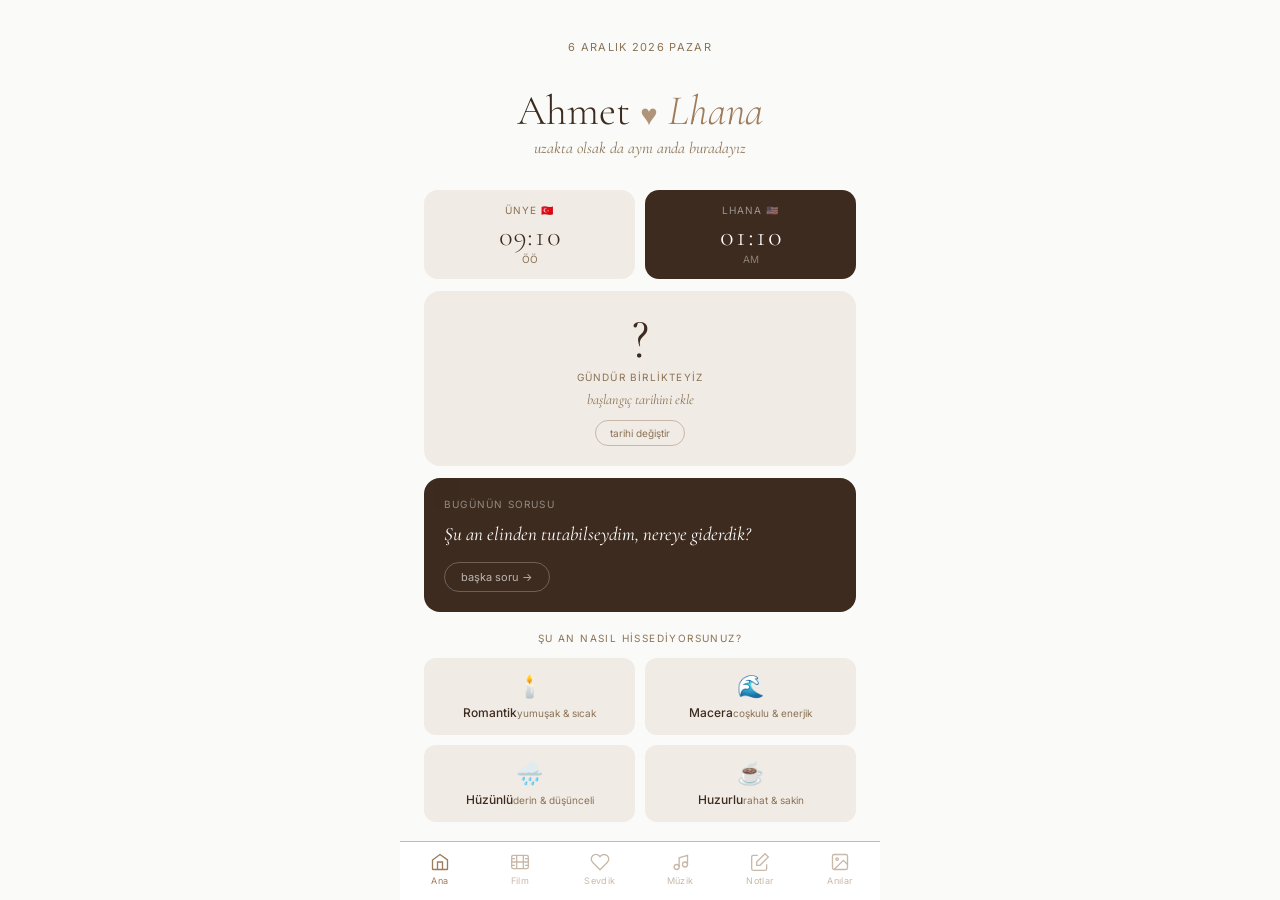
==== commit 27e4d38b: "Update index.html" ====
--- a/index.html
+++ b/index.html
@@ -570,9 +570,9 @@
 
 // ── FILM ────────────────────────────────────────────────────
 function initFilmScreen() {
-  const ok = TMDB_KEY && TMDB_KEY !== '7839bbaac4069c03fe69c550163506ac';
-  console.log("TMDB_KEY =", TMDB_KEY);
-console.log("OK =", ok);
+  const ok = TMDB_KEY && TMDB_KEY !==
+    '7839bbaac4069c03fe69c550163506ac';
+  
   document.getElementById('film-api-setup').style.display = ok ? 'none' : 'block';
   document.getElementById('film-mood-section').style.display = ok ? 'block' : 'none';
 }
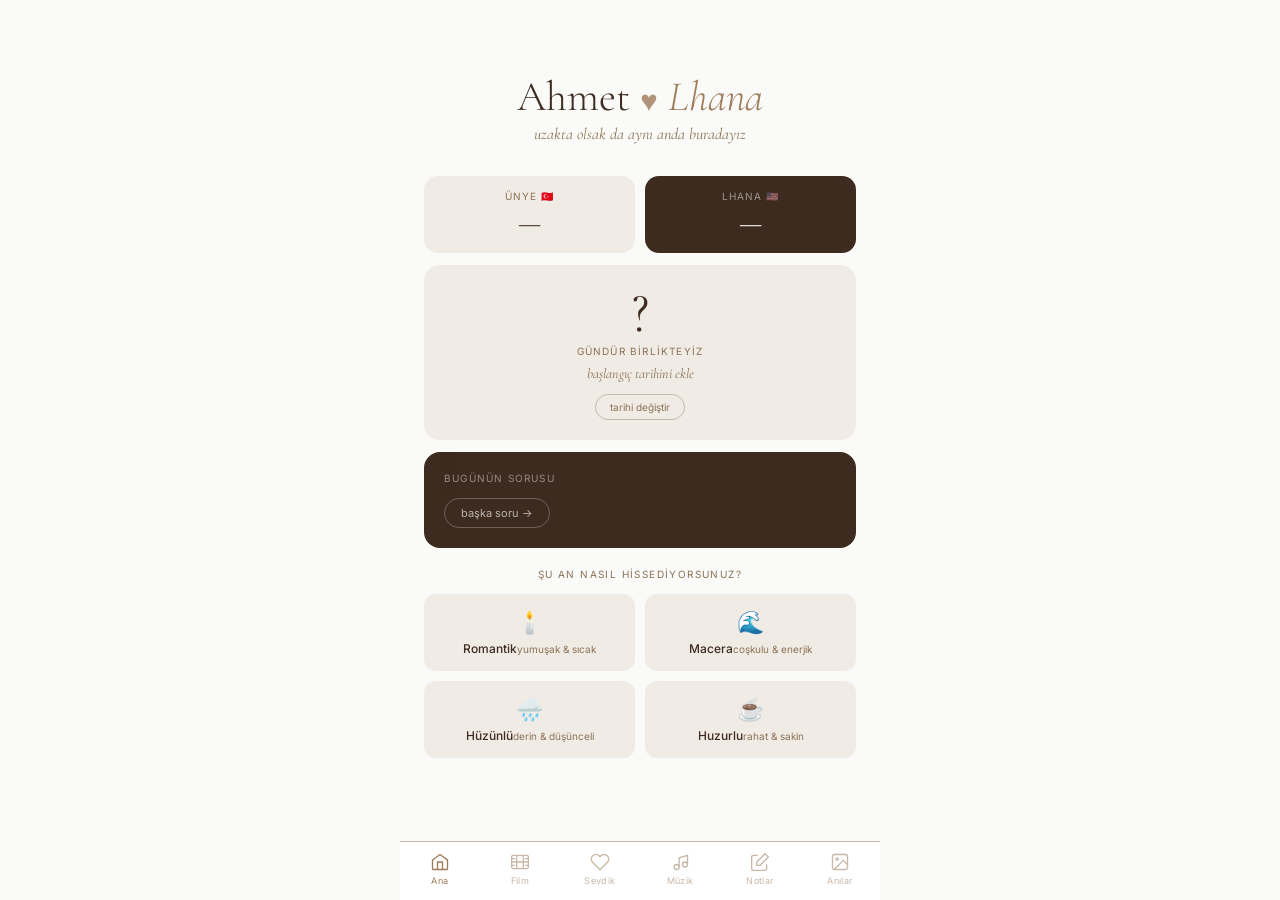
==== commit f5a62ea1: "Update index.html" ====
--- a/index.html
+++ b/index.html
@@ -570,9 +570,8 @@
 
 // ── FILM ────────────────────────────────────────────────────
 function initFilmScreen() {
-  const ok = TMDB_KEY && TMDB_KEY !==
-    '7839bbaac4069c03fe69c550163506ac';
-  
+  const ok = TMDB_KEY && TMDB_KEY !== '7839bbaac4069c03fe69c550163506ac';
+  const ok = TMDB_KEY.length > 20;
   document.getElementById('film-api-setup').style.display = ok ? 'none' : 'block';
   document.getElementById('film-mood-section').style.display = ok ? 'block' : 'none';
 }
@@ -818,7 +817,7 @@
 const JSONBIN_URL = `https://api.jsonbin.io/v3/b/${JSONBIN_BIN_ID}`;
 const JSONBIN_HEADERS = {
   'Content-Type': 'application/json',
-  'X-Master-Key': 'JSONBIN_API_KEY',
+  'X-Master-Key': JSONBIN_API_KEY ,
   'X-Bin-Versioning': 'false'
 };
 const useCloud = JSONBIN_BIN_ID !== '6a3eb765da38895dfe03d898' && JSONBIN_API_KEY !== '$2a$10$U43tcsm91jg0By819l2cEOrlLnZ1P7Osh6JvI/pMlwr6ef6Y1c6fO';
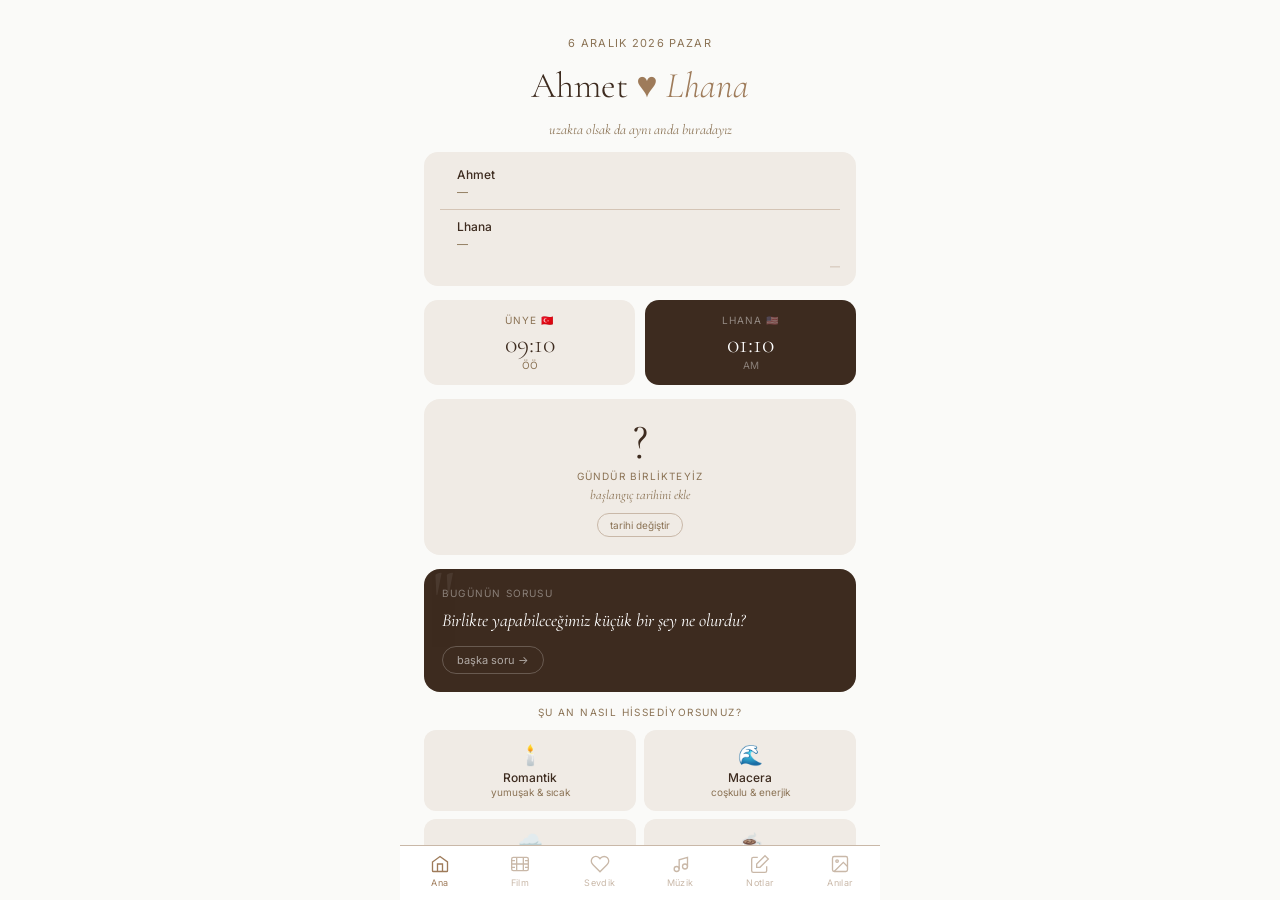
==== commit e22eb320: "Update index.html" ====
--- a/index.html
+++ b/index.html
@@ -5,179 +5,258 @@
 <meta name="viewport" content="width=device-width, initial-scale=1.0, maximum-scale=1.0">
 <title>Ahmet & Lhana</title>
 <link rel="preconnect" href="https://fonts.googleapis.com">
-<link href="https://fonts.googleapis.com/css2?family=Cormorant+Garamond:ital,wght@0,300;0,400;0,500;1,300;1,400&family=Inter:wght@300;400;500&display=swap" rel="stylesheet">
+<link href="https://fonts.googleapis.com/css2?family=Cormorant+Garamond:ital,wght@0,300;0,400;1,300;1,400&family=Inter:wght@300;400;500&display=swap" rel="stylesheet">
 <style>
 *,*::before,*::after{box-sizing:border-box;margin:0;padding:0}
 :root{
   --bg:#FAFAF8;--card:#F0EBE5;--border:#C9B8A8;
   --text:#3D2B1F;--muted:#8B7355;--hover:#D4C4B5;
-  --accent:#9E7B5A;--white:#FFFFFF;
-}
-html,body{height:100%;background:var(--bg);color:var(--text);font-family:'Inter',sans-serif;font-size:15px;overflow:hidden;}
-#app{display:flex;flex-direction:column;height:100dvh;max-width:480px;margin:0 auto;position:relative;}
-.screen{display:none;flex:1;overflow-y:auto;padding-bottom:80px;scrollbar-width:none;}
-.screen::-webkit-scrollbar{display:none;}
-.screen.active{display:block;}
+  --accent:#9E7B5A;--white:#FFFFFF;--green:#7A9E7E;--red:#C47A6B;
+}
+html,body{height:100%;background:var(--bg);color:var(--text);font-family:'Inter',sans-serif;overflow:hidden}
+#app{display:flex;flex-direction:column;height:100dvh;max-width:480px;margin:0 auto}
+.screen{display:none;flex:1;overflow-y:auto;padding-bottom:72px;scrollbar-width:none}
+.screen::-webkit-scrollbar{display:none}
+.screen.active{display:block}
 
 /* NAV */
-nav{position:fixed;bottom:0;left:50%;transform:translateX(-50%);width:100%;max-width:480px;background:var(--white);border-top:1px solid var(--border);display:flex;z-index:100;}
-nav button{flex:1;padding:10px 2px 14px;background:none;border:none;cursor:pointer;display:flex;flex-direction:column;align-items:center;gap:3px;color:var(--border);font-family:'Inter',sans-serif;font-size:9px;font-weight:400;letter-spacing:.04em;transition:color .2s;}
-nav button.active{color:var(--accent);}
-nav button svg{width:20px;height:20px;}
-
-/* HOME */
-.home-header{min-height:100dvh;padding:40px 24px 100px;display:flex;flex-direction:column;align-items:center;}
-.home-date{font-size:11px;letter-spacing:.12em;text-transform:uppercase;color:var(--muted);margin-bottom:32px;text-align:center;}
-.home-names{font-family:'Cormorant Garamond',serif;font-size:clamp(28px,8vw,42px);font-weight:300;line-height:1.2;color:var(--text);text-align:center;white-space:nowrap;}
-.home-names em{font-style:italic;color:var(--accent);}
-.heart-inline{font-size:0.7em;color:var(--accent);animation:breathe 3.2s ease-in-out infinite;display:inline-block;opacity:.8;vertical-align:middle;}
-@keyframes breathe{0%,100%{transform:scale(1);opacity:.6}50%{transform:scale(1.2);opacity:1}}
-.home-tagline{font-family:'Cormorant Garamond',serif;font-size:16px;font-style:italic;color:var(--muted);text-align:center;line-height:1.6;}
+nav{position:fixed;bottom:0;left:50%;transform:translateX(-50%);width:100%;max-width:480px;background:var(--white);border-top:1px solid var(--border);display:flex;z-index:100}
+nav button{flex:1;padding:8px 2px 12px;background:none;border:none;cursor:pointer;display:flex;flex-direction:column;align-items:center;gap:3px;color:var(--border);font-family:'Inter',sans-serif;font-size:9px;letter-spacing:.04em;transition:color .2s}
+nav button.active{color:var(--accent)}
+nav button svg{width:20px;height:20px}
+
+/* COMMON */
+.sh{padding:48px 24px 18px}
+.st{font-family:'Cormorant Garamond',serif;font-size:30px;font-weight:300;color:var(--text)}
+.ss{font-family:'Cormorant Garamond',serif;font-size:14px;font-style:italic;color:var(--muted);margin-top:4px}
+.px{padding:0 24px}
+.divider{height:1px;background:var(--card);margin:18px 24px}
+.sec-label{font-size:10px;letter-spacing:.14em;text-transform:uppercase;color:var(--muted);margin-bottom:12px}
+.btn-p{display:inline-flex;align-items:center;gap:6px;background:var(--text);color:var(--white);border:none;border-radius:24px;padding:9px 18px;font-family:'Inter',sans-serif;font-size:12px;font-weight:500;cursor:pointer;transition:opacity .2s;text-decoration:none;white-space:nowrap}
+.btn-p:hover{opacity:.75}
+.btn-p:disabled{opacity:.4;cursor:default}
+.btn-g{display:inline-flex;align-items:center;gap:6px;background:none;color:var(--muted);border:1px solid var(--border);border-radius:24px;padding:8px 16px;font-family:'Inter',sans-serif;font-size:12px;cursor:pointer;transition:all .2s;text-decoration:none;white-space:nowrap}
+.btn-g:hover{border-color:var(--accent);color:var(--accent)}
+.btn-g.accent{border-color:var(--accent);color:var(--accent)}
+.btn-g.saved{border-color:var(--green);color:var(--green);opacity:.7;cursor:default}
+.empty{text-align:center;padding:40px 24px;color:var(--muted)}
+.ei{font-size:36px;margin-bottom:12px}
+.empty p{font-family:'Cormorant Garamond',serif;font-size:16px;font-style:italic;line-height:1.6}
+.loading{display:flex;align-items:center;justify-content:center;padding:32px 24px;color:var(--muted);font-size:13px;gap:10px}
+.spinner{width:16px;height:16px;border:2px solid var(--border);border-top-color:var(--accent);border-radius:50%;animation:spin .8s linear infinite;flex-shrink:0}
+@keyframes spin{to{transform:rotate(360deg)}}
+
+/* ── HOME ── */
+.home-wrap{padding:36px 24px 24px;display:flex;flex-direction:column;align-items:center;gap:14px}
+.home-date{font-size:11px;letter-spacing:.12em;text-transform:uppercase;color:var(--muted);text-align:center}
+.home-names{font-family:'Cormorant Garamond',serif;font-size:clamp(24px,7vw,36px);font-weight:300;color:var(--text);text-align:center;white-space:nowrap}
+.home-names em{font-style:italic;color:var(--accent)}
+.heart-inline{color:var(--accent);animation:breathe 3s ease-in-out infinite;display:inline-block}
+@keyframes breathe{0%,100%{transform:scale(1);opacity:.6}50%{transform:scale(1.22);opacity:1}}
+.home-tagline{font-family:'Cormorant Garamond',serif;font-size:14px;font-style:italic;color:var(--muted);text-align:center}
+
+/* PRESENCE */
+.presence-card{background:var(--card);border-radius:14px;padding:14px 16px;width:100%}
+.presence-row{display:flex;align-items:center;gap:10px;font-size:12px;color:var(--muted);line-height:1.5}
+.presence-row+.presence-row{margin-top:8px;padding-top:8px;border-top:1px solid var(--hover)}
+.dot{width:7px;height:7px;border-radius:50%;flex-shrink:0}
+.dot.online{background:#7A9E7E;box-shadow:0 0 0 2px rgba(122,158,126,.25);animation:pulse-dot 2s ease-in-out infinite}
+.dot.offline{background:var(--border)}
+@keyframes pulse-dot{0%,100%{box-shadow:0 0 0 2px rgba(122,158,126,.25)}50%{box-shadow:0 0 0 4px rgba(122,158,126,.1)}}
+.presence-name{font-weight:500;color:var(--text)}
+.presence-sub{font-size:11px;color:var(--muted)}
+.sync-row{font-size:10px;color:var(--border);text-align:right;margin-top:8px;letter-spacing:.04em}
 
 /* TIME */
-.time-row{display:flex;gap:10px;width:100%;margin-top:28px;}
-.time-card{flex:1;background:var(--card);border-radius:14px;padding:14px 10px;text-align:center;}
-.time-city{font-size:10px;letter-spacing:.1em;text-transform:uppercase;color:var(--muted);margin-bottom:6px;}
-.time-clock{font-family:'Cormorant Garamond',serif;font-size:28px;font-weight:300;color:var(--text);line-height:1;font-variant-numeric:tabular-nums;}
-.time-period{font-size:10px;color:var(--muted);margin-top:3px;}
+.time-row{display:flex;gap:10px;width:100%}
+.time-card{flex:1;background:var(--card);border-radius:14px;padding:14px 10px;text-align:center}
+.time-card.dark{background:var(--text)}
+.time-city{font-size:10px;letter-spacing:.1em;text-transform:uppercase;color:var(--muted);margin-bottom:5px}
+.time-card.dark .time-city{color:rgba(255,255,255,.45)}
+.time-clock{font-family:'Cormorant Garamond',serif;font-size:26px;font-weight:300;color:var(--text);line-height:1}
+.time-card.dark .time-clock{color:white}
+.time-period{font-size:10px;color:var(--muted);margin-top:2px}
+.time-card.dark .time-period{color:rgba(255,255,255,.4)}
 
 /* COUNTER */
-.counter-card{background:var(--card);border-radius:16px;padding:20px;text-align:center;width:100%;margin-top:12px;}
-.counter-number{font-family:'Cormorant Garamond',serif;font-size:56px;font-weight:300;color:var(--text);line-height:1;margin-bottom:4px;}
-.counter-label{font-size:10px;letter-spacing:.12em;text-transform:uppercase;color:var(--muted);margin-bottom:8px;}
-.counter-detail{font-family:'Cormorant Garamond',serif;font-size:14px;font-style:italic;color:var(--muted);margin-bottom:12px;}
-.counter-setup{display:none;align-items:center;gap:8px;justify-content:center;margin-bottom:10px;}
-.counter-setup input{border:1px solid var(--border);border-radius:8px;padding:6px 10px;font-family:'Inter',sans-serif;font-size:12px;color:var(--text);background:var(--white);outline:none;}
+.counter-card{background:var(--card);border-radius:16px;padding:18px;text-align:center;width:100%}
+.counter-num{font-family:'Cormorant Garamond',serif;font-size:50px;font-weight:300;color:var(--text);line-height:1;margin-bottom:3px}
+.counter-lbl{font-size:10px;letter-spacing:.12em;text-transform:uppercase;color:var(--muted);margin-bottom:5px}
+.counter-detail{font-family:'Cormorant Garamond',serif;font-size:13px;font-style:italic;color:var(--muted);margin-bottom:10px}
+.counter-setup{display:none;align-items:center;gap:8px;justify-content:center;margin-bottom:10px}
+.counter-setup input{border:1px solid var(--border);border-radius:8px;padding:6px 10px;font-family:'Inter',sans-serif;font-size:12px;color:var(--text);background:var(--white);outline:none}
 
 /* QUESTION */
-.question-card{background:var(--text);border-radius:16px;padding:20px;width:100%;margin-top:12px;position:relative;overflow:hidden;}
-.question-card::before{content:'"';position:absolute;top:-10px;left:10px;font-family:'Cormorant Garamond',serif;font-size:80px;opacity:.08;line-height:1;}
-.question-label{font-size:10px;letter-spacing:.12em;text-transform:uppercase;color:rgba(255,255,255,.45);margin-bottom:10px;}
-.question-text{font-family:'Cormorant Garamond',serif;font-size:19px;font-style:italic;line-height:1.5;color:var(--white);margin-bottom:14px;}
-.question-refresh{background:none;border:1px solid rgba(255,255,255,.25);border-radius:20px;padding:7px 16px;color:rgba(255,255,255,.65);font-size:11px;cursor:pointer;font-family:'Inter',sans-serif;transition:all .2s;}
+.question-card{background:var(--text);border-radius:16px;padding:18px;width:100%;position:relative;overflow:hidden}
+.question-card::before{content:'"';position:absolute;top:-10px;left:8px;font-family:'Cormorant Garamond',serif;font-size:80px;opacity:.07;line-height:1;color:white}
+.q-label{font-size:10px;letter-spacing:.12em;text-transform:uppercase;color:rgba(255,255,255,.4);margin-bottom:8px}
+.q-text{font-family:'Cormorant Garamond',serif;font-size:18px;font-style:italic;line-height:1.5;color:white;margin-bottom:12px}
+.q-btn{background:none;border:1px solid rgba(255,255,255,.22);border-radius:20px;padding:6px 14px;color:rgba(255,255,255,.6);font-size:11px;cursor:pointer;font-family:'Inter',sans-serif}
 
 /* MOOD */
-.home-mood{width:100%;margin-top:20px;}
-.section-label{font-size:10px;letter-spacing:.14em;text-transform:uppercase;color:var(--muted);margin-bottom:14px;}
-.mood-grid{display:grid;grid-template-columns:1fr 1fr;gap:10px;}
-.mood-btn{background:var(--card);border:1px solid transparent;border-radius:12px;padding:14px 10px;cursor:pointer;text-align:center;transition:all .18s;font-family:'Inter',sans-serif;}
-.mood-btn:hover,.mood-btn.selected{border-color:var(--accent);background:var(--white);}
-.mood-btn .mood-icon{font-size:22px;display:block;margin-bottom:5px;}
-.mood-btn .mood-name{font-size:12px;color:var(--text);font-weight:500;}
-.mood-btn .mood-sub{font-size:10px;color:var(--muted);margin-top:2px;}
-.mood-result{background:var(--card);border-radius:14px;padding:18px;margin-top:12px;display:none;}
-.mood-result.show{display:block;}
-.mood-result-title{font-family:'Cormorant Garamond',serif;font-size:19px;margin-bottom:10px;}
-.suggestion-row{display:flex;gap:8px;margin-bottom:7px;align-items:flex-start;}
-.suggestion-icon{font-size:15px;min-width:22px;}
-.suggestion-text{font-size:13px;color:var(--muted);line-height:1.5;}
-
-/* SCREEN HEADER */
-.screen-header{padding:52px 24px 20px;}
-.screen-title{font-family:'Cormorant Garamond',serif;font-size:32px;font-weight:300;color:var(--text);line-height:1.1;}
-.screen-subtitle{font-family:'Cormorant Garamond',serif;font-size:15px;font-style:italic;color:var(--muted);margin-top:5px;}
-.px{padding-left:24px;padding-right:24px;}
-.divider{height:1px;background:var(--card);margin:20px 24px;}
-
-/* BUTTONS */
-.btn-primary{display:inline-block;background:var(--text);color:var(--white);border:none;border-radius:24px;padding:11px 24px;font-family:'Inter',sans-serif;font-size:12px;font-weight:500;letter-spacing:.04em;cursor:pointer;transition:opacity .2s;text-decoration:none;}
-.btn-primary:hover{opacity:.75;}
-.btn-ghost{display:inline-block;background:none;color:var(--muted);border:1px solid var(--border);border-radius:24px;padding:10px 20px;font-family:'Inter',sans-serif;font-size:12px;cursor:pointer;transition:all .2s;text-decoration:none;}
-.btn-ghost:hover{border-color:var(--accent);color:var(--accent);}
-
-/* FILM */
-.film-mood-grid{display:grid;grid-template-columns:1fr 1fr 1fr;gap:8px;}
-.film-result{margin:0 24px;background:var(--card);border-radius:16px;overflow:hidden;display:none;}
-.film-result.show{display:block;}
-.film-poster{width:100%;max-height:280px;object-fit:cover;object-position:top;display:block;}
-.film-poster-ph{width:100%;height:160px;background:var(--hover);display:flex;align-items:center;justify-content:center;font-size:40px;}
-.film-info{padding:18px;}
-.film-title{font-family:'Cormorant Garamond',serif;font-size:22px;font-weight:400;line-height:1.2;margin-bottom:5px;}
-.film-meta{font-size:11px;color:var(--muted);letter-spacing:.06em;text-transform:uppercase;margin-bottom:10px;}
-.film-overview{font-size:13px;color:var(--muted);line-height:1.6;margin-bottom:14px;}
-.film-actions{display:flex;gap:8px;flex-wrap:wrap;}
-.loading{display:flex;align-items:center;justify-content:center;padding:36px 24px;color:var(--muted);font-size:13px;gap:10px;}
-.spinner{width:18px;height:18px;border:2px solid var(--border);border-top-color:var(--accent);border-radius:50%;animation:spin .8s linear infinite;}
-@keyframes spin{to{transform:rotate(360deg)}}
-
-/* WATCHLIST */
-.watch-add-row{display:flex;gap:8px;margin:0 24px 20px;}
-.watch-add-row input{flex:1;border:1px solid var(--border);border-radius:10px;padding:10px 14px;font-family:'Inter',sans-serif;font-size:13px;background:var(--white);color:var(--text);outline:none;}
-.watch-add-row input:focus{border-color:var(--accent);}
-.watchlist-item{display:flex;align-items:center;gap:12px;padding:13px 0;border-bottom:1px solid var(--card);}
-.watchlist-item:last-child{border-bottom:none;}
-.watch-check{width:22px;height:22px;border-radius:50%;border:1.5px solid var(--border);background:none;cursor:pointer;flex-shrink:0;display:flex;align-items:center;justify-content:center;font-size:11px;transition:all .15s;color:transparent;}
-.watch-check.done{background:var(--accent);border-color:var(--accent);color:white;}
-.watch-title{font-size:14px;font-weight:500;color:var(--text);}
-.watch-title.done{text-decoration:line-through;color:var(--muted);}
-.watch-who{font-size:11px;color:var(--muted);margin-top:2px;}
-.watch-delete{background:none;border:none;color:var(--border);cursor:pointer;font-size:18px;padding:4px;transition:color .15s;margin-left:auto;}
-.watch-delete:hover{color:var(--text);}
-
-/* MUSIC */
-.music-player{background:var(--card);border-radius:16px;padding:20px;margin:0 24px 20px;}
-.player-track{font-family:'Cormorant Garamond',serif;font-size:20px;margin-bottom:4px;}
-.player-artist{font-size:12px;color:var(--muted);margin-bottom:14px;}
-.player-bar{height:3px;background:var(--hover);border-radius:2px;margin-bottom:14px;overflow:hidden;}
-.player-progress{height:100%;background:var(--accent);border-radius:2px;width:0%;transition:width .1s linear;}
-.player-controls{display:flex;align-items:center;justify-content:center;gap:28px;}
-.player-controls button{background:none;border:none;cursor:pointer;color:var(--text);opacity:.7;transition:opacity .15s;display:flex;align-items:center;}
-.player-controls button:hover{opacity:1;}
-.play-btn{background:var(--text) !important;color:var(--white) !important;width:44px;height:44px;border-radius:50%;opacity:1 !important;justify-content:center;}
-.playlist-item{display:flex;align-items:center;gap:14px;padding:13px 0;border-bottom:1px solid var(--card);cursor:pointer;transition:opacity .15s;}
-.playlist-item:hover{opacity:.65;}
-.playlist-item:last-child{border-bottom:none;}
-.track-num{font-family:'Cormorant Garamond',serif;font-size:17px;color:var(--border);min-width:22px;text-align:center;}
-.track-info{flex:1;}
-.track-title{font-size:14px;font-weight:500;color:var(--text);margin-bottom:2px;}
-.track-sub{font-size:12px;color:var(--muted);}
-.track-dur{font-size:12px;color:var(--muted);}
+.mood-grid{display:grid;grid-template-columns:1fr 1fr;gap:8px;width:100%}
+.mood-btn{background:var(--card);border:1px solid transparent;border-radius:12px;padding:12px 8px;cursor:pointer;text-align:center;transition:all .18s;font-family:'Inter',sans-serif}
+.mood-btn:hover,.mood-btn.sel{border-color:var(--accent);background:var(--white)}
+.mi{font-size:20px;display:block;margin-bottom:3px}
+.mn{font-size:12px;color:var(--text);font-weight:500;display:block}
+.ms{font-size:10px;color:var(--muted);margin-top:1px;display:block}
+.mood-result{background:var(--card);border-radius:14px;padding:16px;width:100%;display:none}
+.mood-result.show{display:block}
+.mr-title{font-family:'Cormorant Garamond',serif;font-size:18px;margin-bottom:10px}
+.sr{display:flex;gap:8px;margin-bottom:6px;align-items:flex-start;font-size:12px;color:var(--muted);line-height:1.5}
+
+/* ── FILM ── */
+.fmg{display:grid;grid-template-columns:1fr 1fr 1fr;gap:8px;padding:0 24px}
+.film-card{background:var(--card);border-radius:16px;overflow:hidden;margin:14px 24px 0;display:none}
+.film-card.show{display:block}
+.fc-poster{position:relative;width:100%;height:220px;background:var(--hover);overflow:hidden}
+.fc-poster img{width:100%;height:100%;object-fit:cover;display:block}
+.fc-poster-ph{width:100%;height:220px;background:var(--hover);display:flex;align-items:center;justify-content:center;font-size:40px}
+.fc-rating{position:absolute;top:10px;right:10px;background:rgba(30,18,10,.7);color:white;border-radius:20px;padding:4px 10px;font-size:12px;font-weight:500;backdrop-filter:blur(4px)}
+.fc-body{padding:16px}
+.fc-title{font-family:'Cormorant Garamond',serif;font-size:22px;font-weight:400;line-height:1.2;margin-bottom:4px}
+.fc-meta{font-size:11px;color:var(--muted);margin-bottom:6px;letter-spacing:.04em}
+.fc-genres{display:flex;flex-wrap:wrap;gap:5px;margin-bottom:10px}
+.fc-genre-tag{background:var(--hover);border-radius:20px;padding:3px 10px;font-size:10px;color:var(--muted);letter-spacing:.04em}
+.fc-overview{font-size:13px;color:var(--muted);line-height:1.6;margin-bottom:12px}
+.fc-people{margin-bottom:14px}
+.fc-people-row{display:flex;gap:6px;align-items:baseline;margin-bottom:4px;font-size:12px}
+.fc-people-label{color:var(--border);font-size:10px;letter-spacing:.06em;text-transform:uppercase;min-width:60px}
+.fc-people-val{color:var(--text);line-height:1.4}
+.fc-actions{display:flex;gap:7px;flex-wrap:wrap}
+
+/* ── FAVORITES ── */
+.fav-search{display:flex;gap:8px;margin:0 24px 16px}
+.fav-search input{flex:1;border:1px solid var(--border);border-radius:10px;padding:9px 14px;font-family:'Inter',sans-serif;font-size:13px;background:var(--white);color:var(--text);outline:none}
+.fav-search input:focus{border-color:var(--accent)}
+.fav-sort{border:1px solid var(--border);border-radius:10px;padding:9px 12px;font-family:'Inter',sans-serif;font-size:12px;background:var(--white);color:var(--muted);outline:none;cursor:pointer}
+.fav-card{display:flex;gap:12px;background:var(--card);border-radius:14px;padding:11px;margin-bottom:9px;position:relative;cursor:default}
+.fav-poster{width:52px;height:76px;border-radius:8px;overflow:hidden;flex-shrink:0;background:var(--hover);display:flex;align-items:center;justify-content:center;font-size:18px}
+.fav-poster img{width:100%;height:100%;object-fit:cover}
+.fav-info{flex:1;min-width:0}
+.fav-title{font-family:'Cormorant Garamond',serif;font-size:16px;line-height:1.2;margin-bottom:2px}
+.fav-meta{font-size:11px;color:var(--muted);margin-bottom:3px}
+.fav-by{font-size:10px;color:var(--accent);letter-spacing:.05em;text-transform:uppercase}
+.fav-del{position:absolute;top:9px;right:9px;background:none;border:none;cursor:pointer;color:var(--border);font-size:16px;padding:4px;transition:color .15s;line-height:1}
+.fav-del:hover{color:var(--red)}
+
+/* ── WATCHLIST ── */
+.wa-search{display:flex;gap:8px;margin:0 24px 16px;position:relative}
+.wa-search input{flex:1;border:1px solid var(--border);border-radius:10px;padding:9px 14px;font-family:'Inter',sans-serif;font-size:13px;background:var(--white);color:var(--text);outline:none}
+.wa-search input:focus{border-color:var(--accent)}
+.wa-suggestions{position:absolute;top:100%;left:0;right:56px;background:var(--white);border:1px solid var(--border);border-radius:10px;overflow:hidden;z-index:50;display:none;box-shadow:0 4px 16px rgba(0,0,0,.08)}
+.wa-sug-item{display:flex;align-items:center;gap:10px;padding:10px 14px;cursor:pointer;transition:background .15s;border-bottom:1px solid var(--card)}
+.wa-sug-item:last-child{border-bottom:none}
+.wa-sug-item:hover{background:var(--card)}
+.wa-sug-poster{width:32px;height:46px;border-radius:5px;background:var(--hover);overflow:hidden;flex-shrink:0;display:flex;align-items:center;justify-content:center;font-size:14px}
+.wa-sug-poster img{width:100%;height:100%;object-fit:cover}
+.wa-sug-info .title{font-size:13px;font-weight:500;color:var(--text)}
+.wa-sug-info .year{font-size:11px;color:var(--muted)}
+.wi{display:flex;align-items:flex-start;gap:10px;padding:12px 0;border-bottom:1px solid var(--card)}
+.wi:last-child{border-bottom:none}
+.wi-poster{width:42px;height:60px;border-radius:7px;overflow:hidden;flex-shrink:0;background:var(--hover);display:flex;align-items:center;justify-content:center;font-size:16px}
+.wi-poster img{width:100%;height:100%;object-fit:cover}
+.wi-info{flex:1;min-width:0}
+.wi-title{font-size:14px;font-weight:500;color:var(--text);margin-bottom:2px}
+.wi-title.done{text-decoration:line-through;color:var(--muted)}
+.wi-meta{font-size:11px;color:var(--muted);margin-bottom:4px}
+.wi-by{font-size:10px;color:var(--accent);letter-spacing:.05em;text-transform:uppercase;margin-bottom:5px}
+.wi-note{font-family:'Cormorant Garamond',serif;font-size:13px;font-style:italic;color:var(--muted);margin-bottom:5px}
+.wi-stars{display:flex;gap:3px;margin-bottom:3px}
+.star{font-size:14px;cursor:pointer;color:var(--border);transition:color .15s}
+.star.on{color:#C9A84C}
+.wi-actions{display:flex;gap:6px;align-items:center;margin-top:6px}
+.wi-check{width:20px;height:20px;border-radius:50%;border:1.5px solid var(--border);background:none;cursor:pointer;flex-shrink:0;display:flex;align-items:center;justify-content:center;font-size:10px;color:transparent;transition:all .15s;margin-top:2px}
+.wi-check.done{background:var(--accent);border-color:var(--accent);color:white}
+.wi-del{background:none;border:none;color:var(--border);cursor:pointer;font-size:16px;padding:3px;margin-left:auto;flex-shrink:0}
+.wi-del:hover{color:var(--red)}
+.wi-note-input{width:100%;border:none;border-top:1px solid var(--card);outline:none;font-family:'Cormorant Garamond',serif;font-size:13px;font-style:italic;color:var(--muted);background:none;padding-top:6px;margin-top:4px;resize:none}
+
+/* ── MUSIC ── */
+.music-player{background:var(--card);border-radius:16px;padding:18px;margin:0 24px 18px}
+.mp-cover{width:100%;height:140px;border-radius:10px;background:var(--hover);margin-bottom:14px;overflow:hidden;display:flex;align-items:center;justify-content:center;font-size:48px}
+.mp-cover img{width:100%;height:100%;object-fit:cover}
+.mp-track{font-family:'Cormorant Garamond',serif;font-size:20px;margin-bottom:3px}
+.mp-artist{font-size:12px;color:var(--muted);margin-bottom:12px}
+.mp-time-row{display:flex;justify-content:space-between;font-size:10px;color:var(--border);margin-bottom:4px}
+.mp-bar{height:3px;background:var(--hover);border-radius:2px;margin-bottom:14px;overflow:hidden;cursor:pointer}
+.mp-progress{height:100%;background:var(--accent);border-radius:2px;width:0%;transition:width .1s}
+.mp-controls{display:flex;align-items:center;justify-content:center;gap:20px}
+.mp-controls button{background:none;border:none;cursor:pointer;color:var(--text);opacity:.7;display:flex;align-items:center;transition:opacity .15s}
+.mp-controls button:hover{opacity:1}
+.mp-play{background:var(--text) !important;color:var(--white) !important;width:42px;height:42px;border-radius:50%;opacity:1 !important;justify-content:center}
+.mp-vol{display:flex;align-items:center;gap:8px;margin-top:12px;padding-top:12px;border-top:1px solid var(--hover)}
+.mp-vol svg{width:14px;height:14px;color:var(--muted);flex-shrink:0}
+input[type=range].vol-slider{flex:1;height:3px;appearance:none;background:var(--hover);border-radius:2px;outline:none;cursor:pointer}
+input[type=range].vol-slider::-webkit-slider-thumb{appearance:none;width:12px;height:12px;border-radius:50%;background:var(--accent);cursor:pointer}
+.mp-badge{background:var(--hover);border-radius:20px;padding:2px 8px;font-size:10px;color:var(--muted);margin-left:auto}
+.mp-badge.on{background:var(--accent);color:white}
+.pli{display:flex;align-items:center;gap:12px;padding:11px 0;border-bottom:1px solid var(--card);cursor:pointer;transition:opacity .15s}
+.pli:hover{opacity:.65}
+.pli:last-child{border-bottom:none}
+.pli-cover{width:36px;height:36px;border-radius:6px;background:var(--hover);overflow:hidden;flex-shrink:0;display:flex;align-items:center;justify-content:center;font-size:14px}
+.pli-cover img{width:100%;height:100%;object-fit:cover}
+.pn{font-family:'Cormorant Garamond',serif;font-size:15px;color:var(--border);min-width:20px;text-align:center}
+.pinfo{flex:1}
+.ptt{font-size:13px;font-weight:500;color:var(--text);margin-bottom:1px}
+.pss{font-size:11px;color:var(--muted)}
+.pdur{font-size:11px;color:var(--border)}
+
+/* ── NOTES ── */
+.nc{margin:0 24px 18px;background:var(--white);border:1px solid var(--border);border-radius:16px;padding:14px}
+.nw{display:flex;gap:7px;margin-bottom:10px}
+.wb{padding:5px 12px;border:1px solid var(--border);border-radius:20px;background:none;font-size:12px;cursor:pointer;color:var(--muted);transition:all .15s;font-family:'Inter',sans-serif}
+.wb.active{background:var(--text);color:var(--white);border-color:var(--text)}
+textarea.ni{width:100%;border:none;outline:none;resize:none;font-family:'Cormorant Garamond',serif;font-size:16px;font-style:italic;color:var(--text);background:none;line-height:1.6;min-height:64px}
+textarea.ni::placeholder{color:var(--border)}
+.nf{display:flex;justify-content:flex-end;margin-top:8px;border-top:1px solid var(--card);padding-top:8px}
+.note-card{background:var(--card);border-radius:12px;padding:16px;margin-bottom:9px;position:relative}
+.note-card.pinned{border-left:3px solid var(--accent)}
+.nfrom{font-size:10px;letter-spacing:.1em;text-transform:uppercase;color:var(--accent);margin-bottom:6px;font-weight:500;display:flex;align-items:center;gap:6px}
+.pin-icon{font-size:11px;opacity:.6}
+.ntext{font-family:'Cormorant Garamond',serif;font-size:16px;line-height:1.6;color:var(--text);font-style:italic}
+.ndate{font-size:10px;color:var(--border);margin-top:7px}
+.note-actions{position:absolute;top:10px;right:10px;display:flex;gap:4px}
+.note-action-btn{background:none;border:none;cursor:pointer;color:var(--border);font-size:13px;padding:3px;line-height:1;transition:color .15s}
+.note-action-btn:hover{color:var(--text)}
+.note-search{margin:0 24px 14px;border:1px solid var(--border);border-radius:10px;padding:9px 14px;font-family:'Inter',sans-serif;font-size:13px;background:var(--white);color:var(--text);outline:none;width:calc(100% - 48px)}
+.note-search:focus{border-color:var(--accent)}
+textarea.note-edit{width:100%;border:1px solid var(--border);border-radius:8px;padding:8px;font-family:'Cormorant Garamond',serif;font-size:15px;font-style:italic;color:var(--text);background:var(--white);outline:none;resize:none;line-height:1.6;margin-top:6px}
+
+/* ── MEMORIES ── */
+.mg{padding:0 24px;display:grid;grid-template-columns:1fr 1fr;gap:10px}
+.mc{background:var(--card);border-radius:12px;overflow:hidden;aspect-ratio:3/4;cursor:pointer;position:relative}
+.mc img{width:100%;height:100%;object-fit:cover;display:block}
+.me{width:100%;height:100%;display:flex;align-items:center;justify-content:center;font-size:36px;background:linear-gradient(135deg,var(--card),var(--hover))}
+.ml-wrap{position:absolute;bottom:0;left:0;right:0;padding:10px 8px 8px;background:linear-gradient(to top,rgba(61,43,31,.7),transparent)}
+.ml{color:white;font-size:11px;font-weight:500}
+.mdate{color:rgba(255,255,255,.65);font-size:10px;margin-top:2px}
+.m-del-btn{position:absolute;top:7px;right:7px;background:rgba(30,18,10,.6);border:none;border-radius:50%;width:24px;height:24px;cursor:pointer;color:white;font-size:13px;display:flex;align-items:center;justify-content:center;transition:opacity .15s;opacity:0}
+.mc:hover .m-del-btn{opacity:1}
+.m-add{background:var(--card);border-radius:12px;overflow:hidden;aspect-ratio:3/4;display:flex;flex-direction:column;align-items:center;justify-content:center;border:1.5px dashed var(--border);cursor:pointer;transition:all .15s;gap:8px}
+.m-add:hover{border-color:var(--accent)}
+.m-add span{font-size:26px;color:var(--border)}
+.m-add small{font-size:10px;color:var(--border);letter-spacing:.06em;text-transform:uppercase}
+
+/* LIGHTBOX */
+#lightbox{display:none;position:fixed;inset:0;background:rgba(20,12,6,.94);z-index:999;flex-direction:column;align-items:center;justify-content:center;padding:24px}
+#lb-img{max-width:100%;max-height:78vh;border-radius:12px;object-fit:contain;display:block}
+#lb-label{color:#F0EBE5;font-family:'Cormorant Garamond',serif;font-size:18px;font-style:italic;margin-top:14px;text-align:center}
+#lb-date{color:#8B7355;font-size:11px;margin-top:4px}
+#lb-close{position:absolute;top:20px;right:20px;background:none;border:none;color:rgba(255,255,255,.5);font-size:24px;cursor:pointer}
 
 /* SPOTIFY */
-.spotify-card{background:var(--card);border-radius:16px;padding:14px;}
-
-/* NOTES */
-.note-composer{margin:0 24px 20px;background:var(--white);border:1px solid var(--border);border-radius:16px;padding:16px;}
-.note-who{display:flex;gap:8px;margin-bottom:12px;}
-.who-btn{padding:6px 14px;border:1px solid var(--border);border-radius:20px;background:none;font-size:12px;cursor:pointer;color:var(--muted);transition:all .15s;font-family:'Inter',sans-serif;}
-.who-btn.active{background:var(--text);color:var(--white);border-color:var(--text);}
-textarea.note-input{width:100%;border:none;outline:none;resize:none;font-family:'Cormorant Garamond',serif;font-size:17px;font-style:italic;color:var(--text);background:none;line-height:1.6;min-height:72px;}
-textarea.note-input::placeholder{color:var(--border);}
-.composer-footer{display:flex;justify-content:flex-end;margin-top:10px;border-top:1px solid var(--card);padding-top:10px;}
-.notes-list{padding:0 24px;}
-.note-card{background:var(--card);border-radius:12px;padding:18px;margin-bottom:12px;position:relative;}
-.note-from{font-size:10px;letter-spacing:.1em;text-transform:uppercase;color:var(--accent);margin-bottom:7px;font-weight:500;}
-.note-text{font-family:'Cormorant Garamond',serif;font-size:17px;line-height:1.6;color:var(--text);font-style:italic;}
-.note-date{font-size:10px;color:var(--border);margin-top:8px;}
-.note-delete{position:absolute;top:12px;right:12px;background:none;border:none;cursor:pointer;color:var(--border);font-size:16px;line-height:1;transition:color .15s;padding:4px;}
-.note-delete:hover{color:var(--text);}
-
-/* MEMORIES */
-.memory-grid{padding:0 24px;display:grid;grid-template-columns:1fr 1fr;gap:10px;}
-.memory-card{background:var(--card);border-radius:12px;overflow:hidden;aspect-ratio:3/4;cursor:pointer;position:relative;}
-.memory-card img{width:100%;height:100%;object-fit:cover;display:block;}
-.memory-emoji{width:100%;height:100%;display:flex;align-items:center;justify-content:center;font-size:36px;background:linear-gradient(135deg,var(--card) 0%,var(--hover) 100%);}
-.memory-label{position:absolute;bottom:0;left:0;right:0;padding:10px;background:linear-gradient(to top,rgba(61,43,31,.6) 0%,transparent 100%);color:var(--white);font-size:11px;font-weight:500;letter-spacing:.04em;}
+.sp-card{background:var(--card);border-radius:16px;padding:14px}
 
 /* API SETUP */
-.api-setup{margin:0 24px;background:var(--card);border-radius:16px;padding:20px;}
-.api-setup p{font-size:13px;color:var(--muted);line-height:1.6;margin-bottom:10px;}
-
-/* FAVORİLER */
-.fav-card{display:flex;gap:12px;background:var(--card);border-radius:14px;padding:12px;margin-bottom:10px;position:relative;}
-.fav-poster{width:56px;height:80px;border-radius:8px;object-fit:cover;flex-shrink:0;background:var(--hover);display:flex;align-items:center;justify-content:center;font-size:22px;}
-.fav-poster img{width:100%;height:100%;object-fit:cover;border-radius:8px;}
-.fav-info{flex:1;}
-.fav-title{font-family:'Cormorant Garamond',serif;font-size:17px;font-weight:400;margin-bottom:3px;line-height:1.2;}
-.fav-meta{font-size:11px;color:var(--muted);letter-spacing:.04em;margin-bottom:5px;}
-.fav-saved-by{font-size:10px;color:var(--accent);letter-spacing:.06em;text-transform:uppercase;}
-.fav-delete{position:absolute;top:10px;right:10px;background:none;border:none;cursor:pointer;color:var(--border);font-size:16px;padding:4px;transition:color .15s;}
-.fav-delete:hover{color:var(--text);}
-
-/* EMPTY */
-.empty{text-align:center;padding:48px 24px;color:var(--muted);}
-.empty .ei{font-size:36px;margin-bottom:12px;}
-.empty p{font-family:'Cormorant Garamond',serif;font-size:16px;font-style:italic;line-height:1.6;}
+.api-setup{margin:0 24px 14px;background:var(--card);border-radius:14px;padding:16px}
+.api-setup p{font-size:13px;color:var(--muted);line-height:1.6;margin-bottom:6px}
+
+/* SYNC BAR */
+.sync-bar{display:flex;align-items:center;justify-content:space-between;padding:6px 24px;font-size:10px;color:var(--border);letter-spacing:.04em;min-height:26px}
+.sync-dot{width:6px;height:6px;border-radius:50%;background:var(--border);flex-shrink:0}
+.sync-dot.ok{background:var(--green)}
+.sync-dot.err{background:var(--red)}
 </style>
 </head>
 <body>
@@ -185,203 +264,223 @@
 
 <!-- HOME -->
 <section class="screen active" id="screen-home">
-  <div class="home-header">
-    <p class="home-date" id="home-date"></p>
-    <div class="home-names">Ahmet <span class="heart-inline">♥</span> <em>Lhana</em></div>
-    <p class="home-tagline">uzakta olsak da aynı anda buradayız</p>
-
-    <!-- SAAT -->
-    <div class="time-row">
-      <div class="time-card">
-        <div class="time-city">Ünye 🇹🇷</div>
-        <div class="time-clock" id="clock-tr">—</div>
-        <div class="time-period" id="period-tr"></div>
-      </div>
-      <div class="time-card" style="background:var(--text);">
-        <div class="time-city" style="color:rgba(255,255,255,.5);">Lhana 🇺🇸</div>
-        <div class="time-clock" style="color:white;" id="clock-us">—</div>
-        <div class="time-period" style="color:rgba(255,255,255,.4);" id="period-us"></div>
+<div class="home-wrap">
+  <p class="home-date" id="home-date"></p>
+  <div class="home-names">Ahmet <span class="heart-inline">♥</span> <em>Lhana</em></div>
+  <p class="home-tagline">uzakta olsak da aynı anda buradayız</p>
+
+  <!-- PRESENCE -->
+  <div class="presence-card">
+    <div class="presence-row">
+      <div class="dot" id="dot-ahmet"></div>
+      <div>
+        <span class="presence-name">Ahmet</span>
+        <div class="presence-sub" id="presence-ahmet">—</div>
       </div>
     </div>
-
-    <!-- SAYAÇ -->
-    <div class="counter-card">
-      <div class="counter-number" id="counter-days">?</div>
-      <div class="counter-label">gündür birlikteyiz</div>
-      <div class="counter-detail" id="counter-detail">başlangıç tarihini ekle</div>
-      <div class="counter-setup" id="counter-setup">
-        <input type="date" id="counter-date-input" />
-        <button class="btn-primary" style="padding:7px 16px;font-size:11px;" onclick="saveCounterDate()">Kaydet</button>
+    <div class="presence-row">
+      <div class="dot" id="dot-lhana"></div>
+      <div>
+        <span class="presence-name">Lhana</span>
+        <div class="presence-sub" id="presence-lhana">—</div>
       </div>
-      <button class="btn-ghost" style="font-size:10px;padding:6px 14px;" onclick="toggleCounterSetup()">tarihi değiştir</button>
     </div>
-
-    <!-- BUGÜNÜN SORUSU -->
-    <div class="question-card">
-      <div class="question-label">bugünün sorusu</div>
-      <div class="question-text" id="daily-question"></div>
-      <button class="question-refresh" onclick="newQuestion()">başka soru →</button>
+    <div class="sync-row" id="last-sync-label">—</div>
+  </div>
+
+  <!-- TIME -->
+  <div class="time-row">
+    <div class="time-card">
+      <div class="time-city">Ünye 🇹🇷</div>
+      <div class="time-clock" id="clock-tr">—</div>
+      <div class="time-period" id="period-tr"></div>
     </div>
-
-    <!-- RUH HALİ -->
-    <div class="home-mood">
-      <p class="section-label" style="text-align:center;">şu an nasıl hissediyorsunuz?</p>
-      <div class="mood-grid">
-        <button class="mood-btn" data-mood="romantic" onclick="selectMood(this)"><span class="mood-icon">🕯️</span><span class="mood-name">Romantik</span><span class="mood-sub">yumuşak & sıcak</span></button>
-        <button class="mood-btn" data-mood="adventurous" onclick="selectMood(this)"><span class="mood-icon">🌊</span><span class="mood-name">Macera</span><span class="mood-sub">coşkulu & enerjik</span></button>
-        <button class="mood-btn" data-mood="melancholic" onclick="selectMood(this)"><span class="mood-icon">🌧️</span><span class="mood-name">Hüzünlü</span><span class="mood-sub">derin & düşünceli</span></button>
-        <button class="mood-btn" data-mood="cozy" onclick="selectMood(this)"><span class="mood-icon">☕</span><span class="mood-name">Huzurlu</span><span class="mood-sub">rahat & sakin</span></button>
-      </div>
-      <div class="mood-result" id="mood-result"></div>
+    <div class="time-card dark">
+      <div class="time-city">Lhana 🇺🇸</div>
+      <div class="time-clock" id="clock-us">—</div>
+      <div class="time-period" id="period-us"></div>
     </div>
   </div>
+
+  <!-- COUNTER -->
+  <div class="counter-card">
+    <div class="counter-num" id="counter-days">?</div>
+    <div class="counter-lbl">gündür birlikteyiz</div>
+    <div class="counter-detail" id="counter-detail">başlangıç tarihini ekle</div>
+    <div class="counter-setup" id="counter-setup">
+      <input type="date" id="counter-date-input">
+      <button class="btn-p" style="padding:6px 12px;font-size:11px" onclick="saveCounterDate()">Kaydet</button>
+    </div>
+    <button class="btn-g" style="font-size:10px;padding:5px 12px" onclick="toggleCounterSetup()">tarihi değiştir</button>
+  </div>
+
+  <!-- QUESTION -->
+  <div class="question-card">
+    <div class="q-label">bugünün sorusu</div>
+    <div class="q-text" id="daily-question"></div>
+    <button class="q-btn" onclick="newQuestion()">başka soru →</button>
+  </div>
+
+  <!-- MOOD -->
+  <div style="width:100%">
+    <p class="sec-label" style="text-align:center">şu an nasıl hissediyorsunuz?</p>
+    <div class="mood-grid">
+      <button class="mood-btn" data-mood="romantic" onclick="selectMood(this)"><span class="mi">🕯️</span><span class="mn">Romantik</span><span class="ms">yumuşak & sıcak</span></button>
+      <button class="mood-btn" data-mood="adventurous" onclick="selectMood(this)"><span class="mi">🌊</span><span class="mn">Macera</span><span class="ms">coşkulu & enerjik</span></button>
+      <button class="mood-btn" data-mood="melancholic" onclick="selectMood(this)"><span class="mi">🌧️</span><span class="mn">Hüzünlü</span><span class="ms">derin & düşünceli</span></button>
+      <button class="mood-btn" data-mood="cozy" onclick="selectMood(this)"><span class="mi">☕</span><span class="mn">Huzurlu</span><span class="ms">rahat & sakin</span></button>
+    </div>
+    <div class="mood-result" id="mood-result"></div>
+  </div>
+</div>
 </section>
 
 <!-- FİLM -->
 <section class="screen" id="screen-film">
-  <div class="screen-header">
-    <h2 class="screen-title">Film Seç</h2>
-    <p class="screen-subtitle">Bu gece ne izleyelim?</p>
+<div class="sh"><h2 class="st">Film Seç</h2><p class="ss">Bu gece ne izleyelim?</p></div>
+<div id="film-api-setup" class="api-setup" style="display:none">
+  <p>TMDB API anahtarı eksik. index.html'de TMDB_KEY'i doldur.</p>
+  <p><a href="https://www.themoviedb.org/settings/api" target="_blank" style="color:var(--accent)">API anahtarı al →</a></p>
+</div>
+<div id="film-mood-section" style="display:none">
+  <div class="fmg">
+    <button class="mood-btn" data-genre="10749" onclick="selectFilmMood(this)"><span class="mi">💫</span><span class="mn">Romantik</span></button>
+    <button class="mood-btn" data-genre="12" onclick="selectFilmMood(this)"><span class="mi">🗺️</span><span class="mn">Macera</span></button>
+    <button class="mood-btn" data-genre="18" onclick="selectFilmMood(this)"><span class="mi">🎭</span><span class="mn">Dram</span></button>
+    <button class="mood-btn" data-genre="35" onclick="selectFilmMood(this)"><span class="mi">😄</span><span class="mn">Komedi</span></button>
+    <button class="mood-btn" data-genre="27" onclick="selectFilmMood(this)"><span class="mi">👻</span><span class="mn">Korku</span></button>
+    <button class="mood-btn" data-genre="878" onclick="selectFilmMood(this)"><span class="mi">🚀</span><span class="mn">Bilim Kurgu</span></button>
+    <button class="mood-btn" data-genre="99" onclick="selectFilmMood(this)"><span class="mi">📽️</span><span class="mn">Belgesel</span></button>
+    <button class="mood-btn" data-genre="53" onclick="selectFilmMood(this)"><span class="mi">😰</span><span class="mn">Gerilim</span></button>
+    <button class="mood-btn" data-genre="80" onclick="selectFilmMood(this)"><span class="mi">🔍</span><span class="mn">Suç & Gizem</span></button>
+    <button class="mood-btn" data-genre="36" onclick="selectFilmMood(this)"><span class="mi">🏛️</span><span class="mn">Tarih & Epik</span></button>
+    <button class="mood-btn" data-genre="14" onclick="selectFilmMood(this)"><span class="mi">🧙</span><span class="mn">Fantastik</span></button>
+    <button class="mood-btn" data-genre="10751" onclick="selectFilmMood(this)"><span class="mi">👨‍👩‍👧</span><span class="mn">Aile</span></button>
+    <button class="mood-btn" data-genre="10402" onclick="selectFilmMood(this)"><span class="mi">🎶</span><span class="mn">Müzikal</span></button>
+    <button class="mood-btn" data-genre="16" onclick="selectFilmMood(this)"><span class="mi">🎨</span><span class="mn">Animasyon</span></button>
+    <button class="mood-btn" data-genre="WEIRD" onclick="selectFilmMood(this)"><span class="mi">🌀</span><span class="mn">Weird</span></button>
   </div>
-  <div id="film-api-setup" class="api-setup" style="display:none;">
-    <p>TMDB API anahtarı henüz eklenmemiş. <strong>index.html</strong>'de <code>TMDB_KEY</code> sabitini doldur.</p>
-    <p style="margin-top:8px;"><a href="https://www.themoviedb.org/settings/api" target="_blank" style="color:var(--accent);">themoviedb.org → API anahtarı al →</a></p>
-  </div>
-  <div id="film-mood-section" style="display:none;padding:0 24px;">
-    <p class="section-label" style="margin-bottom:14px;">tür seçin:</p>
-    <div class="film-mood-grid">
-      <button class="mood-btn" data-genre="10749" onclick="selectFilmMood(this)"><span class="mood-icon">💫</span><span class="mood-name">Romantik</span></button>
-      <button class="mood-btn" data-genre="12" onclick="selectFilmMood(this)"><span class="mood-icon">🗺️</span><span class="mood-name">Macera</span></button>
-      <button class="mood-btn" data-genre="18" onclick="selectFilmMood(this)"><span class="mood-icon">🎭</span><span class="mood-name">Dram</span></button>
-      <button class="mood-btn" data-genre="35" onclick="selectFilmMood(this)"><span class="mood-icon">😄</span><span class="mood-name">Komedi</span></button>
-      <button class="mood-btn" data-genre="27" onclick="selectFilmMood(this)"><span class="mood-icon">👻</span><span class="mood-name">Korku</span></button>
-      <button class="mood-btn" data-genre="878" onclick="selectFilmMood(this)"><span class="mood-icon">🚀</span><span class="mood-name">Bilim Kurgu</span></button>
-      <button class="mood-btn" data-genre="99" onclick="selectFilmMood(this)"><span class="mood-icon">📽️</span><span class="mood-name">Belgesel</span></button>
-      <button class="mood-btn" data-genre="53" onclick="selectFilmMood(this)"><span class="mood-icon">😰</span><span class="mood-name">Gerilim</span></button>
-      <button class="mood-btn" data-genre="80" onclick="selectFilmMood(this)"><span class="mood-icon">🔍</span><span class="mood-name">Suç & Gizem</span></button>
-      <button class="mood-btn" data-genre="36" onclick="selectFilmMood(this)"><span class="mood-icon">🏛️</span><span class="mood-name">Tarih & Epik</span></button>
-      <button class="mood-btn" data-genre="14" onclick="selectFilmMood(this)"><span class="mood-icon">🧙</span><span class="mood-name">Fantastik</span></button>
-      <button class="mood-btn" data-genre="10751" onclick="selectFilmMood(this)"><span class="mood-icon">👨‍👩‍👧</span><span class="mood-name">Aile</span></button>
-      <button class="mood-btn" data-genre="10402" onclick="selectFilmMood(this)"><span class="mood-icon">🎶</span><span class="mood-name">Müzikal</span></button>
-      <button class="mood-btn" data-genre="16" onclick="selectFilmMood(this)"><span class="mood-icon">🎨</span><span class="mood-name">Animasyon</span></button>
-      <button class="mood-btn" data-genre="WEIRD" onclick="selectFilmMood(this)"><span class="mood-icon">🌀</span><span class="mood-name">Weird</span></button>
+  <div class="loading" id="film-loading" style="display:none"><div class="spinner"></div> Film aranıyor…</div>
+  <div class="film-card" id="film-card">
+    <div class="fc-poster">
+      <div class="fc-poster-ph" id="fc-poster-ph">🎬</div>
+      <img id="fc-poster-img" src="" alt="" style="display:none">
+      <div class="fc-rating" id="fc-rating" style="display:none"></div>
     </div>
-    <div class="divider"></div>
-    <div class="loading" id="film-loading" style="display:none;"><div class="spinner"></div> Film aranıyor…</div>
-    <div class="film-result" id="film-result">
-      <div class="film-poster-ph" id="film-poster-wrap">🎬</div>
-      <div class="film-info">
-        <div class="film-title" id="film-title">—</div>
-        <div class="film-meta" id="film-meta">—</div>
-        <div class="film-overview" id="film-overview">—</div>
-        <div class="film-actions">
-          <button class="btn-primary" onclick="openFilmSearch()">Daha fazla bilgi</button>
-          <button class="btn-ghost" onclick="fetchFilm()">Başka öneri</button>
-          <button class="btn-ghost" id="like-btn" onclick="likeFilm()" style="border-color:var(--accent);color:var(--accent);">♥ Kaydet</button>
-        </div>
-      </div>
-    </div>
-    <div style="height:24px;"></div>
-  </div>
-</section>
-
-<!-- İZLEME LİSTESİ -->
-<section class="screen" id="screen-watchlist">
-  <div class="screen-header">
-    <h2 class="screen-title">İzleyecekler</h2>
-    <p class="screen-subtitle">birlikte izlemek istedikleriniz</p>
-  </div>
-  <div class="watch-add-row">
-    <input type="text" id="watch-input" placeholder="film adı…" onkeydown="if(event.key==='Enter')addWatchItem()" />
-    <button class="btn-primary" onclick="addWatchItem()">Ekle</button>
-  </div>
-  <div class="px" id="watchlist-container"></div>
-  <div style="height:24px;"></div>
-</section>
-
-<!-- MÜZİK -->
-<section class="screen" id="screen-music">
-  <div class="screen-header">
-    <h2 class="screen-title">Müzik</h2>
-    <p class="screen-subtitle">size özel parçalar</p>
-  </div>
-  <div class="music-player">
-    <div class="player-track" id="player-track-name">Gurbet Telli</div>
-    <div class="player-artist" id="player-artist-name">Ahmet · Suno AI</div>
-    <div class="player-bar"><div class="player-progress" id="player-progress"></div></div>
-    <div class="player-controls">
-      <button onclick="prevTrack()"><svg viewBox="0 0 24 24" fill="none" stroke="currentColor" stroke-width="1.8" width="22" height="22"><polygon points="19,20 9,12 19,4"/><line x1="5" y1="4" x2="5" y2="20"/></svg></button>
-      <button class="play-btn" onclick="togglePlay()"><svg id="play-icon" viewBox="0 0 24 24" fill="currentColor" width="20" height="20"><polygon points="5,3 19,12 5,21"/></svg></button>
-      <button onclick="nextTrack()"><svg viewBox="0 0 24 24" fill="none" stroke="currentColor" stroke-width="1.8" width="22" height="22"><polygon points="5,4 15,12 5,20"/><line x1="19" y1="4" x2="19" y2="20"/></svg></button>
-    </div>
-  </div>
-  <div class="px" style="margin-bottom:12px;"><p class="section-label">çalma listesi</p></div>
-  <div class="px" id="playlist-container"></div>
-  <div class="divider"></div>
-  <div class="px" style="margin-bottom:14px;"><p class="section-label">spotify · ortak playlist</p></div>
-  <div style="padding:0 24px;">
-    <div class="spotify-card">
-      <iframe id="spotify-embed" src="https://open.spotify.com/embed/playlist/0kFZYyxxNFDfpF4ejm6GIL?utm_source=generator&theme=0" width="100%" height="352" frameborder="0" allow="autoplay; clipboard-write; encrypted-media; fullscreen; picture-in-picture" loading="lazy" style="border-radius:10px;display:block;"></iframe>
-      <div style="display:flex;justify-content:flex-end;margin-top:10px;">
-        <button class="btn-ghost" style="font-size:11px;" onclick="changeSpotifyPlaylist()">Playlist değiştir</button>
+    <div class="fc-body">
+      <div class="fc-title" id="fc-title">—</div>
+      <div class="fc-meta" id="fc-meta">—</div>
+      <div class="fc-genres" id="fc-genres"></div>
+      <div class="fc-overview" id="fc-overview">—</div>
+      <div class="fc-people" id="fc-people"></div>
+      <div class="fc-actions" id="fc-actions">
+        <button class="btn-p" onclick="openFilmSearch()">IMDb'de ara</button>
+        <button class="btn-g" id="trailer-btn" onclick="openTrailer()" style="display:none">▶ Fragman</button>
+        <button class="btn-g" onclick="fetchFilm()">Başka öneri</button>
+        <button class="btn-g accent" id="like-btn" onclick="likeFilm()">♥ Kaydet</button>
       </div>
     </div>
   </div>
-  <div class="divider"></div>
-  <div class="px" style="margin-bottom:24px;">
-    <p class="section-label" style="margin-bottom:14px;">Suno'ya git</p>
-    <a href="https://suno.com" target="_blank" class="btn-ghost" style="font-size:13px;">Suno AI aç →</a>
+  <div style="height:24px"></div>
+</div>
+</section>
+
+<!-- BEĞENİLENLER -->
+<section class="screen" id="screen-favorites">
+<div class="sh"><h2 class="st">Beğendiklerimiz</h2><p class="ss">birlikte sevdiğimiz filmler</p></div>
+<div class="sync-bar"><div style="display:flex;align-items:center;gap:6px"><div class="sync-dot" id="fav-sync-dot"></div><span id="fav-sync-txt">—</span></div><button onclick="loadFavorites()" style="background:none;border:none;cursor:pointer;color:var(--border);font-size:11px">↻ Yenile</button></div>
+<div class="fav-search">
+  <input type="text" id="fav-search-input" placeholder="Ara…" oninput="filterFavorites()">
+  <select class="fav-sort" id="fav-sort" onchange="filterFavorites()">
+    <option value="date">En yeni</option>
+    <option value="rating">Puan</option>
+    <option value="title">A-Z</option>
+  </select>
+</div>
+<div class="px" id="favorites-list"></div>
+<div style="height:24px"></div>
+</section>
+
+<!-- İZLEME LİSTESİ -->
+<section class="screen" id="screen-watchlist">
+<div class="sh"><h2 class="st">İzleyecekler</h2><p class="ss">birlikte izlemek istedikleriniz</p></div>
+<div class="wa-search">
+  <input type="text" id="watch-input" placeholder="Film adı ara…" oninput="searchWatchSuggestions()" onkeydown="if(event.key==='Enter'&&!suggestionsVisible)addWatchManual()">
+  <div id="wa-suggestions" class="wa-suggestions"></div>
+  <button class="btn-p" onclick="addWatchManual()">Ekle</button>
+</div>
+<div class="px" id="watchlist-container"></div>
+<div style="height:24px"></div>
+</section>
+
+<!-- MÜZİK -->
+<section class="screen" id="screen-music">
+<div class="sh"><h2 class="st">Müzik</h2><p class="ss">size özel parçalar</p></div>
+<div class="music-player">
+  <div class="mp-cover" id="mp-cover">🎵</div>
+  <div class="mp-track" id="mp-track">Gurbet Telli</div>
+  <div class="mp-artist" id="mp-artist">Ahmet · Suno AI</div>
+  <div class="mp-time-row"><span id="mp-current">0:00</span><span id="mp-total">—</span></div>
+  <div class="mp-bar" onclick="seekAudio(event)"><div class="mp-progress" id="mp-progress"></div></div>
+  <div class="mp-controls">
+    <button onclick="toggleShuffle()" title="Karıştır"><span id="shuffle-badge" class="mp-badge">⇄</span></button>
+    <button onclick="prevTrack()"><svg viewBox="0 0 24 24" fill="none" stroke="currentColor" stroke-width="1.8" width="22" height="22"><polygon points="19,20 9,12 19,4"/><line x1="5" y1="4" x2="5" y2="20"/></svg></button>
+    <button class="mp-play" onclick="togglePlay()"><svg id="play-icon" viewBox="0 0 24 24" fill="currentColor" width="18" height="18"><polygon points="5,3 19,12 5,21"/></svg></button>
+    <button onclick="nextTrack()"><svg viewBox="0 0 24 24" fill="none" stroke="currentColor" stroke-width="1.8" width="22" height="22"><polygon points="5,4 15,12 5,20"/><line x1="19" y1="4" x2="19" y2="20"/></svg></button>
+    <button onclick="toggleRepeat()" title="Tekrar"><span id="repeat-badge" class="mp-badge">↻</span></button>
   </div>
-  <div style="height:24px;"></div>
+  <div class="mp-vol">
+    <svg viewBox="0 0 24 24" fill="none" stroke="currentColor" stroke-width="2"><polygon points="11 5 6 9 2 9 2 15 6 15 11 19 11 5"/></svg>
+    <input type="range" class="vol-slider" id="vol-slider" min="0" max="100" value="100" oninput="setVolume(this.value)">
+  </div>
+</div>
+<div class="px" style="margin-bottom:12px"><p class="sec-label">çalma listesi</p></div>
+<div class="px" id="playlist-container"></div>
+<div class="divider"></div>
+<div class="px" style="margin-bottom:12px"><p class="sec-label">spotify · ortak playlist</p></div>
+<div class="px">
+  <div class="sp-card">
+    <iframe id="spotify-embed" src="https://open.spotify.com/embed/playlist/0kFZYyxxNFDfpF4ejm6GIL?utm_source=generator&theme=0" width="100%" height="352" frameborder="0" allow="autoplay; clipboard-write; encrypted-media; fullscreen; picture-in-picture" loading="lazy" style="border-radius:10px;display:block"></iframe>
+    <div style="display:flex;justify-content:flex-end;margin-top:10px">
+      <button class="btn-g" style="font-size:11px" onclick="changeSpotify()">Playlist değiştir</button>
+    </div>
+  </div>
+</div>
+<div class="divider"></div>
+<div class="px" style="margin-bottom:24px">
+  <p class="sec-label" style="margin-bottom:12px">Suno'ya git</p>
+  <a href="https://suno.com" target="_blank" class="btn-g" style="font-size:13px">Suno AI aç →</a>
+</div>
+<div style="height:24px"></div>
 </section>
 
 <!-- NOTLAR -->
 <section class="screen" id="screen-notes">
-  <div class="screen-header">
-    <h2 class="screen-title">Notlar</h2>
-    <p class="screen-subtitle">birbirinize küçük sözler</p>
+<div class="sh"><h2 class="st">Notlar</h2><p class="ss">birbirinize küçük sözler</p></div>
+<div class="nc">
+  <div class="nw">
+    <button class="wb active" id="who-ahmet" onclick="selectWho('Ahmet')">Ahmet</button>
+    <button class="wb" id="who-lhana" onclick="selectWho('Lhana')">Lhana</button>
   </div>
-  <div class="note-composer">
-    <div class="note-who">
-      <button class="who-btn active" id="who-ahmet" onclick="selectWho('Ahmet')">Ahmet</button>
-      <button class="who-btn" id="who-lhana" onclick="selectWho('Lhana')">Lhana</button>
-    </div>
-    <textarea class="note-input" id="note-textarea" placeholder="bir şeyler yaz…" rows="3"></textarea>
-    <div class="composer-footer">
-      <button class="btn-primary" onclick="saveNote()">Kaydet</button>
-    </div>
-  </div>
-  <div class="notes-list" id="notes-list"></div>
-  <div style="height:24px;"></div>
+  <textarea class="ni" id="note-textarea" placeholder="bir şeyler yaz… ✨" rows="3"></textarea>
+  <div class="nf"><button class="btn-p" onclick="saveNote()">Kaydet</button></div>
+</div>
+<input type="text" class="note-search" id="note-search" placeholder="Notlarda ara…" oninput="renderNotes()">
+<div class="px" id="notes-list"></div>
+<div style="height:24px"></div>
 </section>
 
 <!-- ANILAR -->
 <section class="screen" id="screen-memories">
-  <div class="screen-header">
-    <h2 class="screen-title">Anılar</h2>
-    <p class="screen-subtitle">birlikte yaşananlar</p>
-  </div>
-  <div class="memory-grid" id="memory-grid"></div>
-  <div style="height:32px;"></div>
-  <div id="lightbox" style="display:none;position:fixed;inset:0;background:rgba(30,18,10,.92);z-index:999;flex-direction:column;align-items:center;justify-content:center;padding:24px;" onclick="closeLightbox()">
-    <img id="lightbox-img" src="" style="max-width:100%;max-height:75vh;border-radius:12px;object-fit:contain;display:block;" />
-    <p id="lightbox-label" style="color:#F0EBE5;font-family:'Cormorant Garamond',serif;font-size:18px;font-style:italic;margin-top:16px;text-align:center;"></p>
-    <p style="color:#8B7355;font-size:11px;margin-top:8px;letter-spacing:.08em;">kapatmak için dokun</p>
-  </div>
-</section>
-
-<!-- BEĞENİLENLER -->
-<section class="screen" id="screen-favorites">
-  <div class="screen-header">
-    <h2 class="screen-title">Beğendiklerimiz</h2>
-    <p class="screen-subtitle">birlikte sevdiğimiz filmler</p>
-  </div>
-  <div id="fav-sync-status" style="margin:0 24px 16px;font-size:12px;color:var(--muted);text-align:center;"></div>
-  <div id="fav-setup" class="api-setup" style="display:none;">
-    <p>Filmleri ikisiyle de paylaşmak için JSONBin kurulumu gerekli. <a href="https://jsonbin.io" target="_blank" style="color:var(--accent);">jsonbin.io</a>'da ücretsiz hesap aç, sonra index.html'de JSONBIN_BIN_ID ve JSONBIN_API_KEY'i doldur.</p>
-  </div>
-  <div id="favorites-list" style="padding:0 24px;"></div>
-  <div style="height:24px;"></div>
+<div class="sh"><h2 class="st">Anılar</h2><p class="ss">birlikte yaşananlar</p></div>
+<div class="mg" id="memory-grid"></div>
+<div style="height:32px"></div>
+<div id="lightbox" onclick="closeLightbox()">
+  <button id="lb-close" onclick="closeLightbox()">×</button>
+  <img id="lb-img" src="">
+  <p id="lb-label"></p>
+  <p id="lb-date" style="color:#8B7355;font-size:11px;margin-top:4px"></p>
+</div>
 </section>
 
 <!-- NAV -->
@@ -408,41 +507,34 @@
 </div>
 
 <script>
-// ── CONFIG ──────────────────────────────────────────────────
+// ══════════════════════════════════════════════
+// CONFIG
+// ══════════════════════════════════════════════
 const TMDB_KEY = '7839bbaac4069c03fe69c550163506ac';
-
-// JSONBin ayarları — jsonbin.io'dan ücretsiz hesap aç, BIN_ID ve API_KEY'i doldur
-// Adımlar: jsonbin.io → Kayıt ol → Bins → Create Bin → ID'yi kopyala
-//          Account → API Keys → Secret Key'i kopyala
 const JSONBIN_BIN_ID = '6a3eb765da38895dfe03d898';
 const JSONBIN_API_KEY = '$2a$10$U43tcsm91jg0By819l2cEOrlLnZ1P7Osh6JvI/pMlwr6ef6Y1c6fO';
-
-// ── DATA ────────────────────────────────────────────────────
-const WEIRD_FILMS = [
-  372058,49521,4512,380,11324,5915,975,10494,129,37165,
-  792,1647,44115,46738,265208,399055,314365,346364,59967,194,550,680
+const JB_URL = 'https://api.jsonbin.io/v3/b/' + JSONBIN_BIN_ID;
+const JB_H = {'Content-Type':'application/json','X-Master-Key':JSONBIN_API_KEY,'X-Bin-Versioning':'false'};
+const MY_NAME = 'Ahmet'; // Bu cihazın sahibi
+
+// ══════════════════════════════════════════════
+// DATA
+// ══════════════════════════════════════════════
+const WEIRD_IDS = [372058,49521,4512,380,11324,5915,975,10494,129,37165,792,1647,44115,46738,265208,399055,314365,346364,59967,194,550,680];
+
+const PLAYLIST = [
+  {title:'Gurbet Telli',artist:'Ahmet · Suno AI',src:'music/gurbet-telli.mp3',cover:null},
+  {title:'Çağrılmayan',artist:'Ahmet · Suno AI',src:'music/cagrılmayan.mp3',cover:null},
+  {title:'Şahmeran',artist:'Ahmet · Suno AI',src:'music/sahmeran.mp3',cover:null},
+  {title:'La Dimora Che Respira',artist:'Ahmet · Suno AI',src:'music/la-dimora.mp3',cover:null},
+  {title:'Ünye',artist:'Ahmet · Suno AI',src:'music/unye.mp3',cover:null},
 ];
 
-const playlist = [
-  { title:'Gurbet Telli', artist:'Ahmet · Suno AI', src:'music/gurbet-telli.mp3' },
-  { title:'Çağrılmayan', artist:'Ahmet · Suno AI', src:'music/cagrılmayan.mp3' },
-  { title:'Şahmeran', artist:'Ahmet · Suno AI', src:'music/sahmeran.mp3' },
-  { title:'La Dimora Che Respira', artist:'Ahmet · Suno AI', src:'music/la-dimora.mp3' },
-  { title:'Ünye', artist:'Ahmet · Suno AI', src:'music/unye.mp3' },
-];
-
-const MEMORIES = [
-  { src:null, emoji:'✈️', label:"Lhana'nın ilk uçuşu" },
-  { src:null, emoji:'🌊', label:'Karadeniz sabahı' },
-  { src:null, emoji:'🎵', label:'İlk şarkı' },
-  { src:null, emoji:'🌙', label:'Geceleri' },
-];
-
 const MOOD_DATA = {
-  romantic:{ icon:'🕯️', title:'Romantik bir gece', film:'Before Sunrise — geçen zaman hakkında', music:'Yumuşak, yavaş melodiler', activity:'Birbirinize bir şey okuyun' },
-  adventurous:{ icon:'🌊', title:'Macera zamanı', film:'Into the Wild — keşif ve özgürlük', music:'Enerjik, ritimli parçalar', activity:'Gelecek plan yapın birlikte' },
-  melancholic:{ icon:'🌧️', title:'Derin bir akşam', film:'Her — uzaklık ve bağ', music:'Ağır, duygusal parçalar', activity:'Birbirinize mektup yazın' },
-  cozy:{ icon:'☕', title:'Huzurlu zaman', film:'Studio Ghibli favoriniz', music:'Lo-fi, yumuşak ambiyans', activity:'Beraber çay iç, sessizce' },
+  romantic:{icon:'🕯️',title:'Romantik bir gece',film:'Before Sunrise — geçen zaman hakkında',music:'Yumuşak, yavaş melodiler',activity:'Birbirinize bir şey okuyun'},
+  adventurous:{icon:'🌊',title:'Macera zamanı',film:'Into the Wild — keşif ve özgürlük',music:'Enerjik, ritimli parçalar',activity:'Gelecek plan yapın birlikte'},
+  melancholic:{icon:'🌧️',title:'Derin bir akşam',film:'Her — uzaklık ve bağ',music:'Ağır, duygusal parçalar',activity:'Birbirinize mektup yazın'},
+  cozy:{icon:'☕',title:'Huzurlu zaman',film:'Studio Ghibli favoriniz',music:'Lo-fi, yumuşak ambiyans',activity:'Beraber çay iç, sessizce'},
 };
 
 const QUESTIONS = [
@@ -453,10 +545,9 @@
   'Hatırladığın en güzel ses ne?',
   'Bir şehri seçebilseydin, nerede kaybolurdun?',
   'Beni en çok ne şaşırttı sence?',
-  'Şu an aklından geçen ilk film hangisi?',
-  'Bir film müziği senin hayatının soundtrackı olsaydı hangisi olurdu?',
+  'Bir film müziği hayatının soundtrackı olsaydı hangisi olurdu?',
   'Seni en çok ne sakinleştirir?',
-  'Eğer yarın bir yere uçabilseydin, nereye giderdin?',
+  'Yarın bir yere uçabilseydin, nereye giderdin?',
   'Hayatında tekrar yaşamak istediğin bir an var mı?',
   'Birlikte yapabileceğimiz küçük bir şey ne olurdu?',
   'Sesi kapatalım desem, şu an içinde ne çalıyor?',
@@ -469,22 +560,113 @@
   'Şu an elinden tutabilseydim, nereye giderdik?',
   'Seni anlatan üç müzik parçası hangisi olurdu?',
   'Lynch filmlerinden en çok hangisi seni etkiledi?',
+  'Şu an aynı şehirde olsaydık bu akşam ne yapardık?',
   'Seninle izlemek istediğim bir film var, tahmin edebilir misin?',
-  'Şu an aynı şehirde olsaydık bu akşam ne yapardık?',
+  'Seni düşündüğümde aklıma ilk ne geliyor biliyor musun?',
 ];
 
-// ── STATE ───────────────────────────────────────────────────
+const GENRE_MAP = {
+  28:'Aksiyon',12:'Macera',16:'Animasyon',35:'Komedi',80:'Suç',99:'Belgesel',
+  18:'Dram',10751:'Aile',14:'Fantastik',36:'Tarih',27:'Korku',10402:'Müzikal',
+  9648:'Gizem',10749:'Romantik',878:'Bilim Kurgu',53:'Gerilim',
+  10770:'TV Filmi',37:'Western',10752:'Savaş'
+};
+
+// ══════════════════════════════════════════════
+// STATE
+// ══════════════════════════════════════════════
+let currentFilmData = null;
 let currentFilmGenre = null;
-let currentFilmData = null;
 let currentTrack = 0;
 let isPlaying = false;
-let noteAuthor = 'Ahmet';
-let currentQuestionIdx = -1;
+let isShuffle = false;
+let isRepeat = false;
+let noteAuthor = MY_NAME;
+let qIdx = -1;
+let favoritesCache = [];
+let suggestionsVisible = false;
+let watchSearchTimer = null;
+
 const audio = new Audio();
-audio.addEventListener('timeupdate', updateProgress);
-audio.addEventListener('ended', nextTrack);
-
-// ── NAV ─────────────────────────────────────────────────────
+audio.addEventListener('timeupdate', onAudioProgress);
+audio.addEventListener('ended', onAudioEnded);
+audio.addEventListener('loadedmetadata', onAudioLoaded);
+
+// ══════════════════════════════════════════════
+// CLOUD SYNC (JSONBin)
+// ══════════════════════════════════════════════
+async function cloudGet() {
+  const r = await fetch(JB_URL, {headers:JB_H});
+  if (!r.ok) throw new Error('fetch fail');
+  const d = await r.json();
+  return d.record || {};
+}
+
+async function cloudSet(data) {
+  const r = await fetch(JB_URL, {method:'PUT', headers:JB_H, body:JSON.stringify(data)});
+  if (!r.ok) throw new Error('put fail');
+}
+
+function setSyncStatus(ok, msg) {
+  const dot = document.getElementById('fav-sync-dot');
+  const txt = document.getElementById('fav-sync-txt');
+  if (dot) { dot.className = 'sync-dot ' + (ok ? 'ok' : 'err'); }
+  if (txt) txt.textContent = msg;
+}
+
+// ══════════════════════════════════════════════
+// PRESENCE
+// ══════════════════════════════════════════════
+function timeAgo(ts) {
+  if (!ts) return 'hiç açılmadı';
+  const s = Math.floor((Date.now() - ts) / 1000);
+  if (s < 60) return s + ' saniye önce';
+  if (s < 3600) return Math.floor(s/60) + ' dakika önce';
+  if (s < 86400) return Math.floor(s/3600) + ' saat önce';
+  return Math.floor(s/86400) + ' gün önce';
+}
+
+async function updatePresence() {
+  try {
+    const cloud = await cloudGet();
+    const presence = cloud.presence || {};
+
+    // Write my presence
+    presence[MY_NAME] = {ts: Date.now(), screen: currentScreen()};
+    await cloudSet({...cloud, presence});
+
+    // Read both
+    const me = presence[MY_NAME] || {};
+    const other = MY_NAME === 'Ahmet' ? (presence['Lhana'] || {}) : (presence['Ahmet'] || {});
+    const otherName = MY_NAME === 'Ahmet' ? 'Lhana' : 'Ahmet';
+
+    const isOtherOnline = other.ts && (Date.now() - other.ts) < 120000;
+    const dotOther = document.getElementById('dot-' + otherName.toLowerCase());
+    const presOther = document.getElementById('presence-' + otherName.toLowerCase());
+    const dotMe = document.getElementById('dot-' + MY_NAME.toLowerCase());
+    const presMe = document.getElementById('presence-' + MY_NAME.toLowerCase());
+
+    if (dotMe) dotMe.className = 'dot online';
+    if (presMe) presMe.textContent = 'şu an burada · ' + (me.screen || 'Ana sayfa');
+    if (dotOther) dotOther.className = 'dot ' + (isOtherOnline ? 'online' : 'offline');
+    if (presOther) presOther.textContent = isOtherOnline
+      ? 'şu an ' + (other.screen || 'Ana sayfa') + ' bölümünde'
+      : timeAgo(other.ts) + ' buradaydı';
+
+    document.getElementById('last-sync-label').textContent = 'Son sync: ' + timeAgo(Date.now() - 1000);
+  } catch(e) {}
+}
+
+function currentScreen() {
+  const s = document.querySelector('.screen.active');
+  if (!s) return 'Ana sayfa';
+  const map = {'screen-home':'Ana sayfa','screen-film':'Film','screen-favorites':'Beğendiklerimiz','screen-watchlist':'İzleyecekler','screen-music':'Müzik','screen-notes':'Notlar','screen-memories':'Anılar'};
+  return map[s.id] || 'Ana sayfa';
+}
+
+// ══════════════════════════════════════════════
+// NAV
+// ══════════════════════════════════════════════
 function goTo(id, btn) {
   document.querySelectorAll('.screen').forEach(s => s.classList.remove('active'));
   document.querySelectorAll('nav button').forEach(b => b.classList.remove('active'));
@@ -498,449 +680,654 @@
   if (id === 'favorites') loadFavorites();
 }
 
-// ── DATE ────────────────────────────────────────────────────
+// ══════════════════════════════════════════════
+// HOME
+// ══════════════════════════════════════════════
 function setDate() {
-  const d = new Date();
   document.getElementById('home-date').textContent =
-    d.toLocaleDateString('tr-TR', { weekday:'long', day:'numeric', month:'long', year:'numeric' });
-}
-
-// ── CLOCKS ──────────────────────────────────────────────────
+    new Date().toLocaleDateString('tr-TR',{weekday:'long',day:'numeric',month:'long',year:'numeric'});
+}
+
 function updateClocks() {
   const now = new Date();
-  const tr = new Date(now.toLocaleString('en-US', { timeZone:'Europe/Istanbul' }));
-  const us = new Date(now.toLocaleString('en-US', { timeZone:'America/New_York' }));
-  const fmt = t => String(t.getHours() % 12 || 12).padStart(2,'0') + ':' + String(t.getMinutes()).padStart(2,'0');
+  const tr = new Date(now.toLocaleString('en-US',{timeZone:'Europe/Istanbul'}));
+  const us = new Date(now.toLocaleString('en-US',{timeZone:'America/New_York'}));
+  const fmt = t => String(t.getHours()%12||12).padStart(2,'0')+':'+String(t.getMinutes()).padStart(2,'0');
   document.getElementById('clock-tr').textContent = fmt(tr);
-  document.getElementById('period-tr').textContent = tr.getHours() < 12 ? 'ÖÖ' : 'ÖS';
+  document.getElementById('period-tr').textContent = tr.getHours()<12?'ÖÖ':'ÖS';
   document.getElementById('clock-us').textContent = fmt(us);
-  document.getElementById('period-us').textContent = us.getHours() < 12 ? 'AM' : 'PM';
-}
-
-// ── COUNTER ─────────────────────────────────────────────────
+  document.getElementById('period-us').textContent = us.getHours()<12?'AM':'PM';
+}
+
 function updateCounter() {
   const saved = localStorage.getItem('al_start_date');
-  if (!saved) {
-    document.getElementById('counter-days').textContent = '?';
-    document.getElementById('counter-detail').textContent = 'başlangıç tarihini ekle';
+  if (!saved) return;
+  const diff = Math.floor((new Date()-new Date(saved))/86400000);
+  document.getElementById('counter-days').textContent = diff;
+  document.getElementById('counter-detail').textContent =
+    diff >= 30 ? 'yaklaşık '+Math.floor(diff/30)+' ay '+diff%30+' gün' : diff+' gün birlikte';
+}
+
+function toggleCounterSetup() {
+  const el = document.getElementById('counter-setup');
+  el.style.display = el.style.display==='flex'?'none':'flex';
+}
+function saveCounterDate() {
+  const v = document.getElementById('counter-date-input').value;
+  if (!v) return;
+  localStorage.setItem('al_start_date',v);
+  document.getElementById('counter-setup').style.display='none';
+  updateCounter();
+}
+
+function newQuestion() {
+  let i;
+  do { i=Math.floor(Math.random()*QUESTIONS.length); } while(i===qIdx);
+  qIdx=i;
+  document.getElementById('daily-question').textContent=QUESTIONS[i];
+}
+
+function selectMood(btn) {
+  document.querySelectorAll('.mood-btn').forEach(b=>b.classList.remove('sel'));
+  btn.classList.add('sel');
+  const d=MOOD_DATA[btn.dataset.mood];
+  const el=document.getElementById('mood-result');
+  el.innerHTML='<div class="mr-title">'+d.icon+' '+d.title+'</div>'
+    +'<div class="sr">🎬 <span>'+d.film+'</span></div>'
+    +'<div class="sr">🎵 <span>'+d.music+'</span></div>'
+    +'<div class="sr">💡 <span>'+d.activity+'</span></div>';
+  el.classList.add('show');
+}
+
+// ══════════════════════════════════════════════
+// FILM
+// ══════════════════════════════════════════════
+function initFilmScreen() {
+  const ok = !!TMDB_KEY && TMDB_KEY !== 'X';
+  document.getElementById('film-api-setup').style.display = ok?'none':'block';
+  document.getElementById('film-mood-section').style.display = ok?'block':'none';
+}
+
+function selectFilmMood(btn) {
+  document.querySelectorAll('.fmg .mood-btn').forEach(b=>b.classList.remove('sel'));
+  btn.classList.add('sel');
+  currentFilmGenre = btn.dataset.genre;
+  fetchFilm();
+}
+
+async function fetchFilm() {
+  document.getElementById('film-loading').style.display='flex';
+  document.getElementById('film-card').classList.remove('show');
+  resetLikeBtn();
+  try {
+    let basic;
+    if (currentFilmGenre==='WEIRD') {
+      const id=WEIRD_IDS[Math.floor(Math.random()*WEIRD_IDS.length)];
+      const r=await fetch('https://api.themoviedb.org/3/movie/'+id+'?api_key='+TMDB_KEY+'&language=tr-TR&append_to_response=credits,videos');
+      basic=await r.json();
+    } else {
+      const page=Math.floor(Math.random()*8)+1;
+      const r=await fetch('https://api.themoviedb.org/3/discover/movie?api_key='+TMDB_KEY+'&with_genres='+currentFilmGenre+'&sort_by=vote_average.desc&vote_count.gte=200&page='+page+'&language=tr-TR');
+      const list=await r.json();
+      if (!list.results||!list.results.length) throw new Error('empty');
+      const pick=list.results[Math.floor(Math.random()*Math.min(list.results.length,10))];
+      const r2=await fetch('https://api.themoviedb.org/3/movie/'+pick.id+'?api_key='+TMDB_KEY+'&language=tr-TR&append_to_response=credits,videos');
+      basic=await r2.json();
+    }
+    currentFilmData = basic;
+
+    // Poster
+    const ph=document.getElementById('fc-poster-ph');
+    const img=document.getElementById('fc-poster-img');
+    if (basic.poster_path) {
+      img.src='https://image.tmdb.org/t/p/w500'+basic.poster_path;
+      img.style.display='block'; ph.style.display='none';
+    } else {
+      img.style.display='none'; ph.style.display='flex';
+    }
+
+    // Rating badge
+    const rb=document.getElementById('fc-rating');
+    if (basic.vote_average) {
+      rb.textContent='⭐ '+basic.vote_average.toFixed(1);
+      rb.style.display='block';
+    } else rb.style.display='none';
+
+    // Title & meta
+    document.getElementById('fc-title').textContent=basic.title||'—';
+    const year=(basic.release_date||'').slice(0,4);
+    const runtime=basic.runtime?Math.floor(basic.runtime/60)+'s '+basic.runtime%60+'dk':'';
+    document.getElementById('fc-meta').textContent=[year,runtime].filter(Boolean).join(' · ');
+
+    // Genres
+    const gEl=document.getElementById('fc-genres');
+    gEl.innerHTML=(basic.genres||[]).map(g=>'<span class="fc-genre-tag">'+g.name+'</span>').join('');
+
+    // Overview
+    document.getElementById('fc-overview').textContent=basic.overview||'Özet bulunamadı.';
+
+    // People
+    const credits=basic.credits||{};
+    const director=(credits.crew||[]).find(c=>c.job==='Director');
+    const cast=(credits.cast||[]).slice(0,4).map(c=>c.name).join(', ');
+    const pEl=document.getElementById('fc-people');
+    pEl.innerHTML='';
+    if (director) pEl.innerHTML+='<div class="fc-people-row"><span class="fc-people-label">Yönetmen</span><span class="fc-people-val">'+director.name+'</span></div>';
+    if (cast) pEl.innerHTML+='<div class="fc-people-row"><span class="fc-people-label">Oyuncular</span><span class="fc-people-val">'+cast+'</span></div>';
+
+    // Trailer
+    const videos=basic.videos||{};
+    const trailer=(videos.results||[]).find(v=>v.type==='Trailer'&&v.site==='YouTube');
+    const tBtn=document.getElementById('trailer-btn');
+    if (trailer) { tBtn.style.display='inline-flex'; tBtn.dataset.key=trailer.key; }
+    else tBtn.style.display='none';
+
+    // Like button state
+    checkIfSaved(basic.id);
+
+    document.getElementById('film-card').classList.add('show');
+  } catch(e) {
+    document.getElementById('fc-title').textContent='Film bulunamadı';
+    document.getElementById('fc-meta').textContent='';
+    document.getElementById('fc-genres').innerHTML='';
+    document.getElementById('fc-overview').textContent='Tekrar dene.';
+    document.getElementById('fc-people').innerHTML='';
+    document.getElementById('film-card').classList.add('show');
+  } finally {
+    document.getElementById('film-loading').style.display='none';
+  }
+}
+
+function openFilmSearch() {
+  if (currentFilmData) window.open('https://www.imdb.com/search/title/?title='+encodeURIComponent(currentFilmData.title),'_blank');
+}
+
+function openTrailer() {
+  const key=document.getElementById('trailer-btn').dataset.key;
+  if (key) window.open('https://www.youtube.com/watch?v='+key,'_blank');
+}
+
+function resetLikeBtn() {
+  const btn=document.getElementById('like-btn');
+  btn.className='btn-g accent';
+  btn.textContent='♥ Kaydet';
+  btn.disabled=false;
+}
+
+function checkIfSaved(filmId) {
+  const favs=JSON.parse(localStorage.getItem('al_favorites')||'[]');
+  const btn=document.getElementById('like-btn');
+  if (favs.find(f=>f.id===filmId)) {
+    btn.className='btn-g saved';
+    btn.textContent='✓ Kaydedildi';
+    btn.disabled=true;
+  } else {
+    btn.className='btn-g accent';
+    btn.textContent='♥ Kaydet';
+    btn.disabled=false;
+  }
+}
+
+async function likeFilm() {
+  if (!currentFilmData) return;
+  const f=currentFilmData;
+  const favs=JSON.parse(localStorage.getItem('al_favorites')||'[]');
+  if (favs.find(x=>x.id===f.id)) return; // çift kayıt engeli
+
+  const entry={
+    id:f.id, title:f.title,
+    year:(f.release_date||'').slice(0,4),
+    rating:f.vote_average?.toFixed(1)||'—',
+    poster:f.poster_path||null,
+    savedAt:new Date().toLocaleDateString('tr-TR',{day:'numeric',month:'long',year:'numeric'}),
+    savedBy:MY_NAME,
+    ts:Date.now()
+  };
+
+  favs.unshift(entry);
+  localStorage.setItem('al_favorites',JSON.stringify(favs));
+  favoritesCache=favs;
+
+  const btn=document.getElementById('like-btn');
+  btn.className='btn-g saved'; btn.textContent='✓ Kaydedildi'; btn.disabled=true;
+
+  // Cloud
+  try {
+    const cloud=await cloudGet();
+    const cloudFavs=cloud.favorites||[];
+    if (!cloudFavs.find(x=>x.id===f.id)) {
+      cloudFavs.unshift(entry);
+      await cloudSet({...cloud,favorites:cloudFavs});
+    }
+  } catch(e) {}
+}
+
+// ══════════════════════════════════════════════
+// FAVORITES
+// ══════════════════════════════════════════════
+async function loadFavorites() {
+  setSyncStatus(false,'Yükleniyor…');
+  let favs=JSON.parse(localStorage.getItem('al_favorites')||'[]');
+  try {
+    const cloud=await cloudGet();
+    const cf=cloud.favorites||[];
+    const merged=[...cf];
+    favs.forEach(f=>{if(!merged.find(m=>m.id===f.id))merged.push(f);});
+    favs=merged;
+    localStorage.setItem('al_favorites',JSON.stringify(favs));
+    favoritesCache=favs;
+    setSyncStatus(true,'Senkronize edildi');
+  } catch(e) {
+    favoritesCache=favs;
+    setSyncStatus(false,'Çevrimdışı');
+  }
+  filterFavorites();
+}
+
+function filterFavorites() {
+  const q=(document.getElementById('fav-search-input')?.value||'').toLowerCase();
+  const sort=document.getElementById('fav-sort')?.value||'date';
+  let list=[...favoritesCache].filter(f=>f.title.toLowerCase().includes(q));
+  if (sort==='rating') list.sort((a,b)=>parseFloat(b.rating||0)-parseFloat(a.rating||0));
+  else if (sort==='title') list.sort((a,b)=>a.title.localeCompare(b.title));
+  else list.sort((a,b)=>(b.ts||0)-(a.ts||0));
+  renderFavorites(list);
+}
+
+function renderFavorites(list) {
+  const c=document.getElementById('favorites-list');
+  if (!c) return;
+  if (!list||!list.length) {
+    c.innerHTML='<div class="empty"><div class="ei">🎬</div><p>Henüz beğenilen film yok.<br>Film bölümünden ♥ Kaydet\'e bas.</p></div>';
     return;
   }
-  const diff = Math.floor((new Date() - new Date(saved)) / 86400000);
-  const months = Math.floor(diff / 30);
-  document.getElementById('counter-days').textContent = diff;
-  document.getElementById('counter-detail').textContent = months > 0
-    ? `yaklaşık ${months} ay ${diff % 30} gün`
-    : `${diff} gün birlikte`;
-}
-
-function toggleCounterSetup() {
-  const el = document.getElementById('counter-setup');
-  el.style.display = el.style.display === 'flex' ? 'none' : 'flex';
-}
-
-function saveCounterDate() {
-  const val = document.getElementById('counter-date-input').value;
-  if (!val) return;
-  localStorage.setItem('al_start_date', val);
-  document.getElementById('counter-setup').style.display = 'none';
-  updateCounter();
-}
-
-// ── QUESTION ────────────────────────────────────────────────
-function newQuestion() {
-  let idx;
-  do { idx = Math.floor(Math.random() * QUESTIONS.length); }
-  while (idx === currentQuestionIdx);
-  currentQuestionIdx = idx;
-  document.getElementById('daily-question').textContent = QUESTIONS[idx];
-}
-
-// ── MOOD ────────────────────────────────────────────────────
-function selectMood(btn) {
-  document.querySelectorAll('.mood-btn').forEach(b => b.classList.remove('selected'));
-  btn.classList.add('selected');
-  const d = MOOD_DATA[btn.dataset.mood];
-  const el = document.getElementById('mood-result');
-  el.innerHTML = `<div class="mood-result-title">${d.icon} ${d.title}</div>
-    <div class="suggestion-row"><span class="suggestion-icon">🎬</span><span class="suggestion-text">${d.film}</span></div>
-    <div class="suggestion-row"><span class="suggestion-icon">🎵</span><span class="suggestion-text">${d.music}</span></div>
-    <div class="suggestion-row"><span class="suggestion-icon">💡</span><span class="suggestion-text">${d.activity}</span></div>`;
-  el.classList.add('show');
-}
-
-// ── FILM ────────────────────────────────────────────────────
-function initFilmScreen() {
-  const ok = TMDB_KEY && TMDB_KEY !== '7839bbaac4069c03fe69c550163506ac';
-  const ok = TMDB_KEY.length > 20;
-  document.getElementById('film-api-setup').style.display = ok ? 'none' : 'block';
-  document.getElementById('film-mood-section').style.display = ok ? 'block' : 'none';
-}
-
-function selectFilmMood(btn) {
-  document.querySelectorAll('.film-mood-grid .mood-btn').forEach(b => b.classList.remove('selected'));
-  btn.classList.add('selected');
-  currentFilmGenre = btn.dataset.genre;
-  fetchFilm();
-}
-
-async function fetchFilm() {
-  if (!currentFilmGenre) return;
-  document.getElementById('film-loading').style.display = 'flex';
-  document.getElementById('film-result').classList.remove('show');
+  c.innerHTML=list.map(f=>
+    '<div class="fav-card">'
+    +'<div class="fav-poster">'+(f.poster?'<img src="https://image.tmdb.org/t/p/w200'+f.poster+'" loading="lazy">':'🎬')+'</div>'
+    +'<div class="fav-info">'
+    +'<div class="fav-title">'+f.title+'</div>'
+    +'<div class="fav-meta">'+(f.year||'—')+' · ⭐ '+(f.rating||'—')+'</div>'
+    +'<div class="fav-by">'+(f.savedBy||'')+' · '+(f.savedAt||'')+'</div>'
+    +'</div>'
+    +'<button class="fav-del" onclick="deleteFavorite('+f.id+')">×</button>'
+    +'</div>'
+  ).join('');
+}
+
+async function deleteFavorite(id) {
+  let favs=JSON.parse(localStorage.getItem('al_favorites')||'[]').filter(f=>f.id!==id);
+  localStorage.setItem('al_favorites',JSON.stringify(favs));
+  favoritesCache=favs;
+  filterFavorites();
   try {
-    let film;
-    if (currentFilmGenre === 'WEIRD') {
-      const id = WEIRD_FILMS[Math.floor(Math.random() * WEIRD_FILMS.length)];
-      const res = await fetch(`https://api.themoviedb.org/3/movie/${id}?api_key=${TMDB_KEY}&language=tr-TR`);
-      film = await res.json();
-    } else {
-      const page = Math.floor(Math.random() * 8) + 1;
-      const res = await fetch(`https://api.themoviedb.org/3/discover/movie?api_key=${TMDB_KEY}&with_genres=${currentFilmGenre}&sort_by=vote_average.desc&vote_count.gte=200&page=${page}&language=tr-TR`);
-      const data = await res.json();
-      if (!data.results || !data.results.length) throw new Error('Sonuç yok');
-      film = data.results[Math.floor(Math.random() * Math.min(data.results.length, 10))];
-    }
-    currentFilmData = film;
-    document.getElementById('film-title').textContent = film.title || '—';
-    document.getElementById('film-meta').textContent =
-      `${(film.release_date || '').slice(0,4) || '—'} · ⭐ ${film.vote_average?.toFixed(1) || '—'}`;
-    document.getElementById('film-overview').textContent =
-      film.overview ? film.overview.slice(0,180) + (film.overview.length > 180 ? '…' : '') : 'Özet bulunamadı.';
-    const pw = document.getElementById('film-poster-wrap');
-    if (film.poster_path) {
-      pw.outerHTML = `<img class="film-poster" id="film-poster-wrap" src="https://image.tmdb.org/t/p/w500${film.poster_path}" alt="${film.title}" loading="lazy" />`;
-    } else {
-      pw.className = 'film-poster-ph'; pw.textContent = '🎬';
-    }
-    document.getElementById('film-result').classList.add('show');
-  } catch(e) {
-    document.getElementById('film-title').textContent = 'Film bulunamadı';
-    document.getElementById('film-meta').textContent = '';
-    document.getElementById('film-overview').textContent = 'Tekrar dene.';
-    document.getElementById('film-result').classList.add('show');
-  } finally {
-    document.getElementById('film-loading').style.display = 'none';
-  }
-}
-
-function openFilmSearch() {
-  if (currentFilmData) window.open(`https://www.google.com/search?q=${encodeURIComponent(currentFilmData.title + ' film')}`, '_blank');
-}
-
-// ── WATCHLIST ───────────────────────────────────────────────
-function addWatchItem() {
-  const input = document.getElementById('watch-input');
-  const title = input.value.trim();
+    const cloud=await cloudGet();
+    await cloudSet({...cloud,favorites:cloud.favorites?.filter(f=>f.id!==id)||[]});
+  } catch(e) {}
+  if (currentFilmData&&currentFilmData.id===id) resetLikeBtn();
+}
+
+// ══════════════════════════════════════════════
+// WATCHLIST
+// ══════════════════════════════════════════════
+let watchSugTimer=null;
+
+function searchWatchSuggestions() {
+  const q=document.getElementById('watch-input').value.trim();
+  clearTimeout(watchSugTimer);
+  const box=document.getElementById('wa-suggestions');
+  if (q.length<2) { box.style.display='none'; suggestionsVisible=false; return; }
+  watchSugTimer=setTimeout(async()=>{
+    try {
+      const r=await fetch('https://api.themoviedb.org/3/search/movie?api_key='+TMDB_KEY+'&query='+encodeURIComponent(q)+'&language=tr-TR&page=1');
+      const data=await r.json();
+      const results=(data.results||[]).slice(0,5);
+      if (!results.length) { box.style.display='none'; suggestionsVisible=false; return; }
+      box.innerHTML=results.map(m=>
+        '<div class="wa-sug-item" onclick="addWatchFromSuggestion('+m.id+')">'
+        +'<div class="wa-sug-poster">'+(m.poster_path?'<img src="https://image.tmdb.org/t/p/w92'+m.poster_path+'" loading="lazy">':'🎬')+'</div>'
+        +'<div class="wa-sug-info"><div class="title">'+m.title+'</div><div class="year">'+(m.release_date||'').slice(0,4)+'</div></div>'
+        +'</div>'
+      ).join('');
+      box.style.display='block'; suggestionsVisible=true;
+    } catch(e) { box.style.display='none'; }
+  },400);
+}
+
+async function addWatchFromSuggestion(id) {
+  document.getElementById('wa-suggestions').style.display='none';
+  suggestionsVisible=false;
+  const items=JSON.parse(localStorage.getItem('al_watchlist')||'[]');
+  if (items.find(i=>i.tmdbId===id)) { document.getElementById('watch-input').value=''; return; }
+  try {
+    const r=await fetch('https://api.themoviedb.org/3/movie/'+id+'?api_key='+TMDB_KEY+'&language=tr-TR');
+    const m=await r.json();
+    const entry={
+      id:Date.now(),tmdbId:m.id,title:m.title,
+      year:(m.release_date||'').slice(0,4),
+      rating:m.vote_average?.toFixed(1)||'—',
+      poster:m.poster_path||null,
+      done:false,addedBy:MY_NAME,ts:Date.now(),note:'',stars:0
+    };
+    items.unshift(entry);
+    localStorage.setItem('al_watchlist',JSON.stringify(items));
+    document.getElementById('watch-input').value='';
+    renderWatchlist();
+  } catch(e) {}
+}
+
+function addWatchManual() {
+  const inp=document.getElementById('watch-input');
+  const title=inp.value.trim();
   if (!title) return;
-  const items = JSON.parse(localStorage.getItem('al_watchlist') || '[]');
-  items.unshift({ id: Date.now(), title, done: false });
-  localStorage.setItem('al_watchlist', JSON.stringify(items));
-  input.value = '';
+  const items=JSON.parse(localStorage.getItem('al_watchlist')||'[]');
+  items.unshift({id:Date.now(),tmdbId:null,title,year:'',rating:'',poster:null,done:false,addedBy:MY_NAME,ts:Date.now(),note:'',stars:0});
+  localStorage.setItem('al_watchlist',JSON.stringify(items));
+  inp.value='';
+  document.getElementById('wa-suggestions').style.display='none';
   renderWatchlist();
 }
 
 function toggleWatch(id) {
-  const items = JSON.parse(localStorage.getItem('al_watchlist') || '[]');
-  const item = items.find(i => i.id === id);
-  if (item) item.done = !item.done;
-  localStorage.setItem('al_watchlist', JSON.stringify(items));
+  const items=JSON.parse(localStorage.getItem('al_watchlist')||'[]');
+  const item=items.find(i=>i.id===id);
+  if (item) item.done=!item.done;
+  localStorage.setItem('al_watchlist',JSON.stringify(items));
   renderWatchlist();
 }
 
+function setWatchStar(id,star) {
+  const items=JSON.parse(localStorage.getItem('al_watchlist')||'[]');
+  const item=items.find(i=>i.id===id);
+  if (item) item.stars=star;
+  localStorage.setItem('al_watchlist',JSON.stringify(items));
+  renderWatchlist();
+}
+
+function saveWatchNote(id,val) {
+  const items=JSON.parse(localStorage.getItem('al_watchlist')||'[]');
+  const item=items.find(i=>i.id===id);
+  if (item) item.note=val;
+  localStorage.setItem('al_watchlist',JSON.stringify(items));
+}
+
 function deleteWatch(id) {
-  const items = JSON.parse(localStorage.getItem('al_watchlist') || '[]').filter(i => i.id !== id);
-  localStorage.setItem('al_watchlist', JSON.stringify(items));
+  const items=JSON.parse(localStorage.getItem('al_watchlist')||'[]').filter(i=>i.id!==id);
+  localStorage.setItem('al_watchlist',JSON.stringify(items));
   renderWatchlist();
 }
 
 function renderWatchlist() {
-  const items = JSON.parse(localStorage.getItem('al_watchlist') || '[]');
-  const c = document.getElementById('watchlist-container');
+  const items=JSON.parse(localStorage.getItem('al_watchlist')||'[]');
+  const c=document.getElementById('watchlist-container');
   if (!c) return;
   if (!items.length) {
-    c.innerHTML = '<div class="empty"><div class="ei">🎬</div><p>Henüz film yok.<br>İzlemek istediklerinizi ekleyin.</p></div>';
+    c.innerHTML='<div class="empty"><div class="ei">🎬</div><p>Henüz film yok.<br>Yukarıdan film ara ve ekle.</p></div>';
     return;
   }
-  const sorted = [...items].sort((a,b) => a.done - b.done);
-  c.innerHTML = sorted.map(item => `
-    <div class="watchlist-item">
-      <button class="watch-check ${item.done?'done':''}" onclick="toggleWatch(${item.id})">✓</button>
-      <div class="watch-info"><div class="watch-title ${item.done?'done':''}">${item.title}</div></div>
-      <button class="watch-delete" onclick="deleteWatch(${item.id})">×</button>
-    </div>`).join('');
-}
-
-// ── MÜZİK ───────────────────────────────────────────────────
+  const sorted=[...items].sort((a,b)=>a.done-b.done);
+  c.innerHTML=sorted.map(item=>{
+    const stars=[1,2,3,4,5].map(s=>'<span class="star'+(s<=(item.stars||0)?' on':'')+'" onclick="setWatchStar('+item.id+','+s+')">★</span>').join('');
+    return '<div class="wi">'
+      +'<div class="wi-poster">'+(item.poster?'<img src="https://image.tmdb.org/t/p/w92'+item.poster+'" loading="lazy">':'🎬')+'</div>'
+      +'<div class="wi-info">'
+      +'<div class="wi-title'+(item.done?' done':'')+'">'+item.title+'</div>'
+      +(item.year?'<div class="wi-meta">'+item.year+(item.rating?' · ⭐'+item.rating:'')+'</div>':'')
+      +'<div class="wi-by">'+(item.addedBy||'')+'</div>'
+      +'<div class="wi-stars">'+stars+'</div>'
+      +(item.note?'<div class="wi-note">'+item.note+'</div>':'')
+      +'<textarea class="wi-note-input" placeholder="not ekle…" onchange="saveWatchNote('+item.id+',this.value)" rows="1">'+(item.note||'')+'</textarea>'
+      +'<div class="wi-actions">'
+      +'<button class="wi-check'+(item.done?' done':'')+'" onclick="toggleWatch('+item.id+')">✓</button>'
+      +'<span style="font-size:11px;color:var(--muted)">'+(item.done?'izlendi':'izlenecek')+'</span>'
+      +'<button class="wi-del" onclick="deleteWatch('+item.id+')">×</button>'
+      +'</div></div></div>';
+  }).join('');
+}
+
+// ══════════════════════════════════════════════
+// MUSIC
+// ══════════════════════════════════════════════
 function renderPlaylist() {
-  const c = document.getElementById('playlist-container');
+  const c=document.getElementById('playlist-container');
   if (!c) return;
-  c.innerHTML = playlist.map((t,i) => `
-    <div class="playlist-item" onclick="setTrack(${i})">
-      <span class="track-num">${i===currentTrack?'▶':i+1}</span>
-      <div class="track-info"><div class="track-title">${t.title}</div><div class="track-sub">${t.artist}</div></div>
-      <span class="track-dur" id="dur-${i}"></span>
-    </div>`).join('');
+  c.innerHTML=PLAYLIST.map((t,i)=>
+    '<div class="pli" onclick="setTrack('+i+')">'
+    +'<div class="pli-cover">'+(t.cover?'<img src="'+t.cover+'">':'🎵')+'</div>'
+    +'<span class="pn">'+(i===currentTrack?'▶':i+1)+'</span>'
+    +'<div class="pinfo"><div class="ptt">'+t.title+'</div><div class="pss">'+t.artist+'</div></div>'
+    +'<span class="pdur" id="pdur-'+i+'"></span>'
+    +'</div>'
+  ).join('');
   updatePlayerUI();
 }
 
 function setTrack(i) {
-  currentTrack = i;
-  audio.src = playlist[i].src;
-  audio.play().then(() => { isPlaying = true; updatePlayIcon(); }).catch(() => {});
-  updatePlayerUI();
-  renderPlaylist();
+  currentTrack=i;
+  audio.src=PLAYLIST[i].src;
+  audio.play().then(()=>{isPlaying=true;updatePlayIcon();}).catch(()=>{});
+  updatePlayerUI(); renderPlaylist();
+  const cover=document.getElementById('mp-cover');
+  if (PLAYLIST[i].cover) cover.innerHTML='<img src="'+PLAYLIST[i].cover+'">';
+  else cover.textContent='🎵';
 }
 
 function togglePlay() {
-  if (audio.src && !audio.src.endsWith('/')) {
-    if (isPlaying) { audio.pause(); isPlaying = false; }
-    else { audio.play().then(() => { isPlaying = true; }); }
-  } else {
-    setTrack(0);
+  if (!audio.src||audio.src===location.href) {setTrack(0);return;}
+  if (isPlaying){audio.pause();isPlaying=false;}
+  else {audio.play().then(()=>{isPlaying=true;});}
+  updatePlayIcon();
+}
+
+function prevTrack(){setTrack((currentTrack-1+PLAYLIST.length)%PLAYLIST.length);}
+function nextTrack(){setTrack((currentTrack+1)%PLAYLIST.length);}
+
+function toggleShuffle(){
+  isShuffle=!isShuffle;
+  document.getElementById('shuffle-badge').className='mp-badge'+(isShuffle?' on':'');
+}
+function toggleRepeat(){
+  isRepeat=!isRepeat;
+  document.getElementById('repeat-badge').className='mp-badge'+(isRepeat?' on':'');
+}
+function setVolume(v){audio.volume=v/100;}
+
+function onAudioEnded(){
+  if (isRepeat){audio.currentTime=0;audio.play();}
+  else if (isShuffle){
+    let i;do{i=Math.floor(Math.random()*PLAYLIST.length);}while(i===currentTrack);
+    setTrack(i);
+  } else nextTrack();
+}
+
+function onAudioLoaded(){
+  document.getElementById('mp-total').textContent=fmtTime(audio.duration);
+}
+
+function onAudioProgress(){
+  if (!audio.duration) return;
+  const pct=(audio.currentTime/audio.duration)*100;
+  document.getElementById('mp-progress').style.width=pct+'%';
+  document.getElementById('mp-current').textContent=fmtTime(audio.currentTime);
+  const dur=document.getElementById('pdur-'+currentTrack);
+  if (dur) dur.textContent=fmtTime(audio.duration-audio.currentTime);
+}
+
+function seekAudio(e){
+  if (!audio.duration) return;
+  const bar=e.currentTarget;
+  const rect=bar.getBoundingClientRect();
+  audio.currentTime=((e.clientX-rect.left)/rect.width)*audio.duration;
+}
+
+function fmtTime(s){
+  if (isNaN(s)||s===Infinity) return '—';
+  return Math.floor(s/60)+':'+String(Math.floor(s%60)).padStart(2,'0');
+}
+
+function updatePlayerUI(){
+  const t=PLAYLIST[currentTrack];
+  document.getElementById('mp-track').textContent=t.title;
+  document.getElementById('mp-artist').textContent=t.artist;
+  updatePlayIcon();
+}
+function updatePlayIcon(){
+  document.getElementById('play-icon').innerHTML=isPlaying
+    ?'<rect x="6" y="4" width="4" height="16"/><rect x="14" y="4" width="4" height="16"/>'
+    :'<polygon points="5,3 19,12 5,21"/>';
+}
+
+function changeSpotify(){
+  const link=prompt('Spotify playlist linkini yapıştır:');
+  if (!link) return;
+  const m=link.match(/playlist\/([a-zA-Z0-9]+)/);
+  if (!m){alert('Geçerli bir Spotify linki değil.');return;}
+  localStorage.setItem('spotify_id',m[1]);
+  document.getElementById('spotify-embed').src='https://open.spotify.com/embed/playlist/'+m[1]+'?utm_source=generator&theme=0';
+}
+
+// ══════════════════════════════════════════════
+// NOTES
+// ══════════════════════════════════════════════
+function selectWho(name){
+  noteAuthor=name;
+  document.getElementById('who-ahmet').classList.toggle('active',name==='Ahmet');
+  document.getElementById('who-lhana').classList.toggle('active',name==='Lhana');
+}
+
+function saveNote(){
+  const text=document.getElementById('note-textarea').value.trim();
+  if (!text) return;
+  const notes=JSON.parse(localStorage.getItem('al_notes')||'[]');
+  notes.unshift({id:Date.now(),from:noteAuthor,text,date:new Date().toLocaleDateString('tr-TR',{day:'numeric',month:'long',year:'numeric'}),pinned:false});
+  localStorage.setItem('al_notes',JSON.stringify(notes));
+  document.getElementById('note-textarea').value='';
+  renderNotes();
+}
+
+function deleteNote(id){
+  const notes=JSON.parse(localStorage.getItem('al_notes')||'[]').filter(n=>n.id!==id);
+  localStorage.setItem('al_notes',JSON.stringify(notes));
+  renderNotes();
+}
+
+function togglePin(id){
+  const notes=JSON.parse(localStorage.getItem('al_notes')||'[]');
+  const n=notes.find(x=>x.id===id);
+  if (n) n.pinned=!n.pinned;
+  localStorage.setItem('al_notes',JSON.stringify(notes));
+  renderNotes();
+}
+
+function editNote(id){
+  const notes=JSON.parse(localStorage.getItem('al_notes')||'[]');
+  const n=notes.find(x=>x.id===id);
+  if (!n) return;
+  const newText=prompt('Notu düzenle:',n.text);
+  if (newText===null) return;
+  n.text=newText.trim()||n.text;
+  localStorage.setItem('al_notes',JSON.stringify(notes));
+  renderNotes();
+}
+
+function renderNotes(){
+  const q=(document.getElementById('note-search')?.value||'').toLowerCase();
+  let notes=JSON.parse(localStorage.getItem('al_notes')||'[]');
+  if (q) notes=notes.filter(n=>n.text.toLowerCase().includes(q)||n.from.toLowerCase().includes(q));
+  notes.sort((a,b)=>(b.pinned?1:0)-(a.pinned?1:0)||(b.id-a.id));
+  const c=document.getElementById('notes-list');
+  if (!c) return;
+  if (!notes.length){
+    c.innerHTML='<div class="empty"><div class="ei">✉️</div><p>'+(q?'Sonuç bulunamadı.':'Henüz not yok.<br>Birbirinize bir şeyler yazın.')+'</p></div>';
     return;
   }
-  updatePlayIcon();
-}
-
-function prevTrack() { setTrack((currentTrack - 1 + playlist.length) % playlist.length); }
-function nextTrack() { setTrack((currentTrack + 1) % playlist.length); }
-
-function updateProgress() {
-  if (!audio.duration) return;
-  const pct = (audio.currentTime / audio.duration) * 100;
-  const el = document.getElementById('player-progress');
-  if (el) el.style.width = pct + '%';
-  // update duration display
-  const durEl = document.getElementById('dur-' + currentTrack);
-  if (durEl) {
-    const rem = audio.duration - audio.currentTime;
-    durEl.textContent = fmtTime(rem);
-  }
-}
-
-function fmtTime(s) {
-  const m = Math.floor(s / 60);
-  const sec = Math.floor(s % 60);
-  return m + ':' + String(sec).padStart(2,'0');
-}
-
-function updatePlayerUI() {
-  const t = playlist[currentTrack];
-  document.getElementById('player-track-name').textContent = t.title;
-  document.getElementById('player-artist-name').textContent = t.artist;
-  updatePlayIcon();
-}
-
-function updatePlayIcon() {
-  document.getElementById('play-icon').innerHTML = isPlaying
-    ? '<rect x="6" y="4" width="4" height="16"/><rect x="14" y="4" width="4" height="16"/>'
-    : '<polygon points="5,3 19,12 5,21"/>';
-}
-
-// ── SPOTIFY ─────────────────────────────────────────────────
-function changeSpotifyPlaylist() {
-  const link = prompt('Spotify playlist linkini yapıştır:');
-  if (!link) return;
-  const match = link.match(/playlist\/([a-zA-Z0-9]+)/);
-  if (!match) { alert('Geçerli bir Spotify playlist linki değil.'); return; }
-  const id = match[1];
-  localStorage.setItem('spotify_playlist_id', id);
-  document.getElementById('spotify-embed').src =
-    `https://open.spotify.com/embed/playlist/${id}?utm_source=generator&theme=0`;
-}
-
-// ── NOTLAR ──────────────────────────────────────────────────
-function selectWho(name) {
-  noteAuthor = name;
-  document.getElementById('who-ahmet').classList.toggle('active', name === 'Ahmet');
-  document.getElementById('who-lhana').classList.toggle('active', name === 'Lhana');
-}
-
-function saveNote() {
-  const text = document.getElementById('note-textarea').value.trim();
-  if (!text) return;
-  const notes = JSON.parse(localStorage.getItem('al_notes') || '[]');
-  notes.unshift({ id: Date.now(), from: noteAuthor, text,
-    date: new Date().toLocaleDateString('tr-TR', { day:'numeric', month:'long', year:'numeric' }) });
-  localStorage.setItem('al_notes', JSON.stringify(notes));
-  document.getElementById('note-textarea').value = '';
-  renderNotes();
-}
-
-function deleteNote(id) {
-  const notes = JSON.parse(localStorage.getItem('al_notes') || '[]').filter(n => n.id !== id);
-  localStorage.setItem('al_notes', JSON.stringify(notes));
-  renderNotes();
-}
-
-function renderNotes() {
-  const notes = JSON.parse(localStorage.getItem('al_notes') || '[]');
-  const c = document.getElementById('notes-list');
-  if (!c) return;
-  if (!notes.length) {
-    c.innerHTML = '<div class="empty"><div class="ei">✉️</div><p>Henüz not yok.<br>Birbirinize bir şeyler yazın.</p></div>';
-    return;
-  }
-  c.innerHTML = notes.map(n => `
-    <div class="note-card">
-      <div class="note-from">${n.from}</div>
-      <div class="note-text">${n.text}</div>
-      <div class="note-date">${n.date}</div>
-      <button class="note-delete" onclick="deleteNote(${n.id})">×</button>
-    </div>`).join('');
-}
-
-// ── ANILAR ──────────────────────────────────────────────────
-function renderMemories() {
-  const grid = document.getElementById('memory-grid');
-  if (!grid) return;
-  grid.innerHTML = MEMORIES.map((m,i) => `
-    <div class="memory-card" onclick="openLightbox(${i})">
-      ${m.src ? `<img src="${m.src}" alt="${m.label}" loading="lazy" />` : `<div class="memory-emoji">${m.emoji||'📸'}</div>`}
-      <div class="memory-label">${m.label}</div>
-    </div>`).join('');
-}
-
-function openLightbox(i) {
-  const m = MEMORIES[i];
-  if (!m.src) return;
-  document.getElementById('lightbox-img').src = m.src;
-  document.getElementById('lightbox-label').textContent = m.label;
-  document.getElementById('lightbox').style.display = 'flex';
-}
-
-function closeLightbox() {
-  document.getElementById('lightbox').style.display = 'none';
-}
-
-// ── BEĞENİLENLER ────────────────────────────────────────────
-const JSONBIN_URL = `https://api.jsonbin.io/v3/b/${JSONBIN_BIN_ID}`;
-const JSONBIN_HEADERS = {
-  'Content-Type': 'application/json',
-  'X-Master-Key': JSONBIN_API_KEY ,
-  'X-Bin-Versioning': 'false'
-};
-const useCloud = JSONBIN_BIN_ID !== '6a3eb765da38895dfe03d898' && JSONBIN_API_KEY !== '$2a$10$U43tcsm91jg0By819l2cEOrlLnZ1P7Osh6JvI/pMlwr6ef6Y1c6fO';
-
-async function likeFilm() {
-  if (!currentFilmData) return;
-  const film = currentFilmData;
-  const entry = {
-    id: film.id,
-    title: film.title,
-    year: (film.release_date || '').slice(0,4),
-    rating: film.vote_average?.toFixed(1),
-    poster: film.poster_path || null,
-    savedAt: new Date().toLocaleDateString('tr-TR', {day:'numeric',month:'long',year:'numeric'}),
-    savedBy: 'Ahmet'
+  c.innerHTML=notes.map(n=>
+    '<div class="note-card'+(n.pinned?' pinned':'')+'">'
+    +'<div class="nfrom">'+(n.pinned?'<span class="pin-icon">📌</span>':'')+n.from+'</div>'
+    +'<div class="ntext">'+n.text+'</div>'
+    +'<div class="ndate">'+n.date+'</div>'
+    +'<div class="note-actions">'
+    +'<button class="note-action-btn" onclick="togglePin('+n.id+')" title="Sabitle">'+(n.pinned?'📌':'📍')+'</button>'
+    +'<button class="note-action-btn" onclick="editNote('+n.id+')" title="Düzenle">✏️</button>'
+    +'<button class="note-action-btn" onclick="deleteNote('+n.id+')" title="Sil">×</button>'
+    +'</div></div>'
+  ).join('');
+}
+
+// ══════════════════════════════════════════════
+// MEMORIES
+// ══════════════════════════════════════════════
+function renderMemories(){
+  const g=document.getElementById('memory-grid');
+  if (!g) return;
+  const mems=JSON.parse(localStorage.getItem('al_memories')||'null')||[];
+  g.innerHTML=mems.map((m,i)=>
+    '<div class="mc" onclick="openLightbox('+i+')">'
+    +(m.src?'<img src="'+m.src+'" loading="lazy">':'<div class="me">'+(m.emoji||'📸')+'</div>')
+    +'<div class="ml-wrap"><div class="ml">'+m.label+'</div>'+(m.date?'<div class="mdate">'+m.date+'</div>':'')+'</div>'
+    +'<button class="m-del-btn" onclick="event.stopPropagation();deleteMemory('+i+')">×</button>'
+    +'</div>'
+  ).join('')
+  +'<label class="m-add"><span>＋</span><small>Fotoğraf Ekle</small><input type="file" accept="image/*" style="display:none" onchange="addMemory(event)"></label>';
+}
+
+function addMemory(evt){
+  const file=evt.target.files[0];
+  if (!file) return;
+  const label=prompt('Bu anın adı?','Anımız')||'Anımız';
+  const date=new Date().toLocaleDateString('tr-TR',{day:'numeric',month:'long',year:'numeric'});
+  const reader=new FileReader();
+  reader.onload=e=>{
+    const mems=JSON.parse(localStorage.getItem('al_memories')||'[]');
+    mems.push({src:e.target.result,label,date,emoji:null});
+    try{localStorage.setItem('al_memories',JSON.stringify(mems));}
+    catch(err){alert('Fotoğraf çok büyük, sıkıştırılmış bir görsel dene.');}
+    renderMemories();
   };
-
-  // Save locally always
-  const local = JSON.parse(localStorage.getItem('al_favorites') || '[]');
-  if (!local.find(f => f.id === entry.id)) {
-    local.unshift(entry);
-    localStorage.setItem('al_favorites', JSON.stringify(local));
-  }
-
-  // Try cloud sync
-  if (useCloud) {
-    try {
-      const res = await fetch(JSONBIN_URL, { headers: JSONBIN_HEADERS });
-      const data = await res.json();
-      const favs = data.record?.favorites || [];
-      if (!favs.find(f => f.id === entry.id)) {
-        favs.unshift(entry);
-        await fetch(JSONBIN_URL, {
-          method: 'PUT',
-          headers: JSONBIN_HEADERS,
-          body: JSON.stringify({ favorites: favs })
-        });
-      }
-    } catch(e) { console.log('Cloud sync failed, saved locally'); }
-  }
-
-  const btn = document.getElementById('like-btn');
-  if (btn) { btn.textContent = '✓ Kaydedildi'; btn.style.opacity = '0.5'; btn.disabled = true; }
-}
-
-async function loadFavorites() {
-  let favs = JSON.parse(localStorage.getItem('al_favorites') || '[]');
-
-  if (useCloud) {
-    try {
-      document.getElementById('fav-sync-status').textContent = 'Senkronize ediliyor…';
-      const res = await fetch(JSONBIN_URL, { headers: JSONBIN_HEADERS });
-      const data = await res.json();
-      const cloudFavs = data.record?.favorites || [];
-      // Merge: cloud takes priority
-      const merged = [...cloudFavs];
-      favs.forEach(f => { if (!merged.find(m => m.id === f.id)) merged.push(f); });
-      favs = merged;
-      localStorage.setItem('al_favorites', JSON.stringify(favs));
-      document.getElementById('fav-sync-status').textContent = '';
-      document.getElementById('fav-setup').style.display = 'none';
-    } catch(e) {
-      document.getElementById('fav-sync-status').textContent = 'Çevrimdışı — yerel liste gösteriliyor';
-    }
-  } else {
-    document.getElementById('fav-setup').style.display = favs.length === 0 ? 'block' : 'none';
-    document.getElementById('fav-sync-status').textContent = useCloud ? '' : '';
-  }
-
-  renderFavorites(favs);
-}
-
-async function deleteFavorite(id) {
-  let favs = JSON.parse(localStorage.getItem('al_favorites') || '[]').filter(f => f.id !== id);
-  localStorage.setItem('al_favorites', JSON.stringify(favs));
-
-  if (useCloud) {
-    try {
-      await fetch(JSONBIN_URL, {
-        method: 'PUT',
-        headers: JSONBIN_HEADERS,
-        body: JSON.stringify({ favorites: favs })
-      });
-    } catch(e) {}
-  }
-  renderFavorites(favs);
-}
-
-function renderFavorites(favs) {
-  const c = document.getElementById('favorites-list');
-  if (!c) return;
-  if (!favs || !favs.length) {
-    c.innerHTML = '<div class="empty"><div class="ei">🎬</div><p>Henüz beğenilen film yok.<br>Film bölümünden ♥ Kaydete bas.</p></div>';
-    return;
-  }
-  c.innerHTML = favs.map(f => `
-    <div class="fav-card">
-      <div class="fav-poster">
-        ${f.poster
-          ? `<img src="https://image.tmdb.org/t/p/w200${f.poster}" alt="${f.title}" />`
-          : '🎬'}
-      </div>
-      <div class="fav-info">
-        <div class="fav-title">${f.title}</div>
-        <div class="fav-meta">${f.year || '—'} · ⭐ ${f.rating || '—'}</div>
-        <div class="fav-saved-by">${f.savedBy || ''} · ${f.savedAt || ''}</div>
-      </div>
-      <button class="fav-delete" onclick="deleteFavorite(${f.id})">×</button>
-    </div>`).join('');
-}
-
-// ── INIT ────────────────────────────────────────────────────
+  reader.readAsDataURL(file);
+}
+
+function deleteMemory(i){
+  if (!confirm('Bu anı sil?')) return;
+  const mems=JSON.parse(localStorage.getItem('al_memories')||'[]');
+  mems.splice(i,1);
+  localStorage.setItem('al_memories',JSON.stringify(mems));
+  renderMemories();
+}
+
+function openLightbox(i){
+  const mems=JSON.parse(localStorage.getItem('al_memories')||'[]');
+  const m=mems[i];
+  if (!m||!m.src) return;
+  document.getElementById('lb-img').src=m.src;
+  document.getElementById('lb-label').textContent=m.label;
+  document.getElementById('lb-date').textContent=m.date||'';
+  document.getElementById('lightbox').style.display='flex';
+}
+function closeLightbox(){document.getElementById('lightbox').style.display='none';}
+
+// ══════════════════════════════════════════════
+// INIT
+// ══════════════════════════════════════════════
 setDate();
 updateClocks();
 updateCounter();
 newQuestion();
 renderPlaylist();
-setInterval(updateClocks, 30000);
-audio.src = playlist[0].src;
-
-const savedId = localStorage.getItem('spotify_playlist_id');
-if (savedId) document.getElementById('spotify-embed').src =
-  `https://open.spotify.com/embed/playlist/${savedId}?utm_source=generator&theme=0`;
+setInterval(updateClocks,30000);
+setInterval(updatePresence,60000);
+updatePresence();
+
+const sid=localStorage.getItem('spotify_id');
+if (sid) document.getElementById('spotify-embed').src='https://open.spotify.com/embed/playlist/'+sid+'?utm_source=generator&theme=0';
+audio.src=PLAYLIST[0].src;
+
+// Watchlist suggestions kapat dışarı tıklayınca
+document.addEventListener('click',e=>{
+  if (!e.target.closest('.wa-search')){
+    document.getElementById('wa-suggestions').style.display='none';
+    suggestionsVisible=false;
+  }
+});
 </script>
 </body>
 </html>
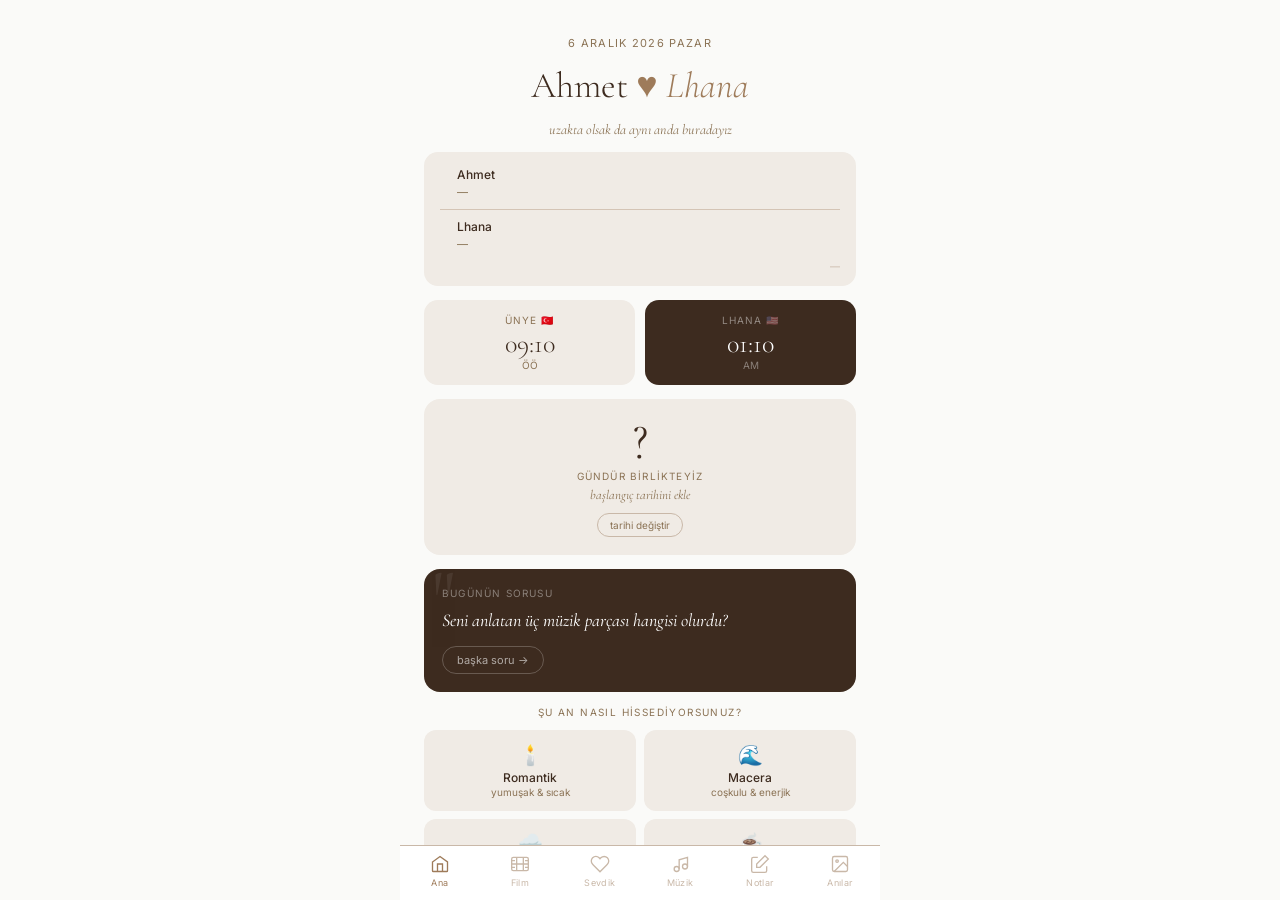
==== commit dfd507da: "Add files via upload" ====
--- a/index.html
+++ b/index.html
@@ -472,7 +472,9 @@
 
 <!-- ANILAR -->
 <section class="screen" id="screen-memories">
-<div class="sh"><h2 class="st">Anılar</h2><p class="ss">birlikte yaşananlar</p></div>
+<div class="sh"><h2 class="st">Anılar</h2><p class="ss">birlikte yaşananlar</p>
+<p style="font-size:11px;color:var(--border);margin-top:8px;line-height:1.5;">📱 Fotoğraflar bu cihaza kaydedilir. Lhana kendi fotoğraflarını kendi telefonundan ekler.</p>
+</div>
 <div class="mg" id="memory-grid"></div>
 <div style="height:32px"></div>
 <div id="lightbox" onclick="closeLightbox()">
@@ -764,14 +766,18 @@
     if (currentFilmGenre==='WEIRD') {
       const id=WEIRD_IDS[Math.floor(Math.random()*WEIRD_IDS.length)];
       const r=await fetch('https://api.themoviedb.org/3/movie/'+id+'?api_key='+TMDB_KEY+'&language=tr-TR&append_to_response=credits,videos');
+      if (!r.ok) throw new Error('api error');
       basic=await r.json();
+      if (basic.success===false) throw new Error('not found');
     } else {
-      const page=Math.floor(Math.random()*8)+1;
-      const r=await fetch('https://api.themoviedb.org/3/discover/movie?api_key='+TMDB_KEY+'&with_genres='+currentFilmGenre+'&sort_by=vote_average.desc&vote_count.gte=200&page='+page+'&language=tr-TR');
+      const page=Math.floor(Math.random()*5)+1;
+      const r=await fetch('https://api.themoviedb.org/3/discover/movie?api_key='+TMDB_KEY+'&with_genres='+currentFilmGenre+'&sort_by=popularity.desc&vote_count.gte=100&page='+page+'&language=tr-TR');
+      if (!r.ok) throw new Error('api error');
       const list=await r.json();
       if (!list.results||!list.results.length) throw new Error('empty');
-      const pick=list.results[Math.floor(Math.random()*Math.min(list.results.length,10))];
+      const pick=list.results[Math.floor(Math.random()*Math.min(list.results.length,20))];
       const r2=await fetch('https://api.themoviedb.org/3/movie/'+pick.id+'?api_key='+TMDB_KEY+'&language=tr-TR&append_to_response=credits,videos');
+      if (!r2.ok) throw new Error('detail error');
       basic=await r2.json();
     }
     currentFilmData = basic;
@@ -827,11 +833,12 @@
 
     document.getElementById('film-card').classList.add('show');
   } catch(e) {
-    document.getElementById('fc-title').textContent='Film bulunamadı';
+    document.getElementById('fc-title').textContent='Film yüklenemedi';
     document.getElementById('fc-meta').textContent='';
     document.getElementById('fc-genres').innerHTML='';
-    document.getElementById('fc-overview').textContent='Tekrar dene.';
+    document.getElementById('fc-overview').textContent='Lütfen "Başka öneri" butonuna tekrar bas.';
     document.getElementById('fc-people').innerHTML='';
+    document.getElementById('trailer-btn').style.display='none';
     document.getElementById('film-card').classList.add('show');
   } finally {
     document.getElementById('film-loading').style.display='none';
@@ -1256,6 +1263,11 @@
 // ══════════════════════════════════════════════
 // MEMORIES
 // ══════════════════════════════════════════════
+function triggerMemoryUpload(){
+  var inp=document.getElementById('mem-file-input');
+  if(inp)inp.click();
+}
+
 function renderMemories(){
   const g=document.getElementById('memory-grid');
   if (!g) return;
@@ -1267,7 +1279,8 @@
     +'<button class="m-del-btn" onclick="event.stopPropagation();deleteMemory('+i+')">×</button>'
     +'</div>'
   ).join('')
-  +'<label class="m-add"><span>＋</span><small>Fotoğraf Ekle</small><input type="file" accept="image/*" style="display:none" onchange="addMemory(event)"></label>';
+  +'<div class="m-add" onclick="triggerMemoryUpload()"><span>＋</span><small>Fotoğraf Ekle</small></div>'
+  +'<input type="file" id="mem-file-input" accept="image/*" style="display:none" onchange="addMemory(event)">';
 }
 
 function addMemory(evt){
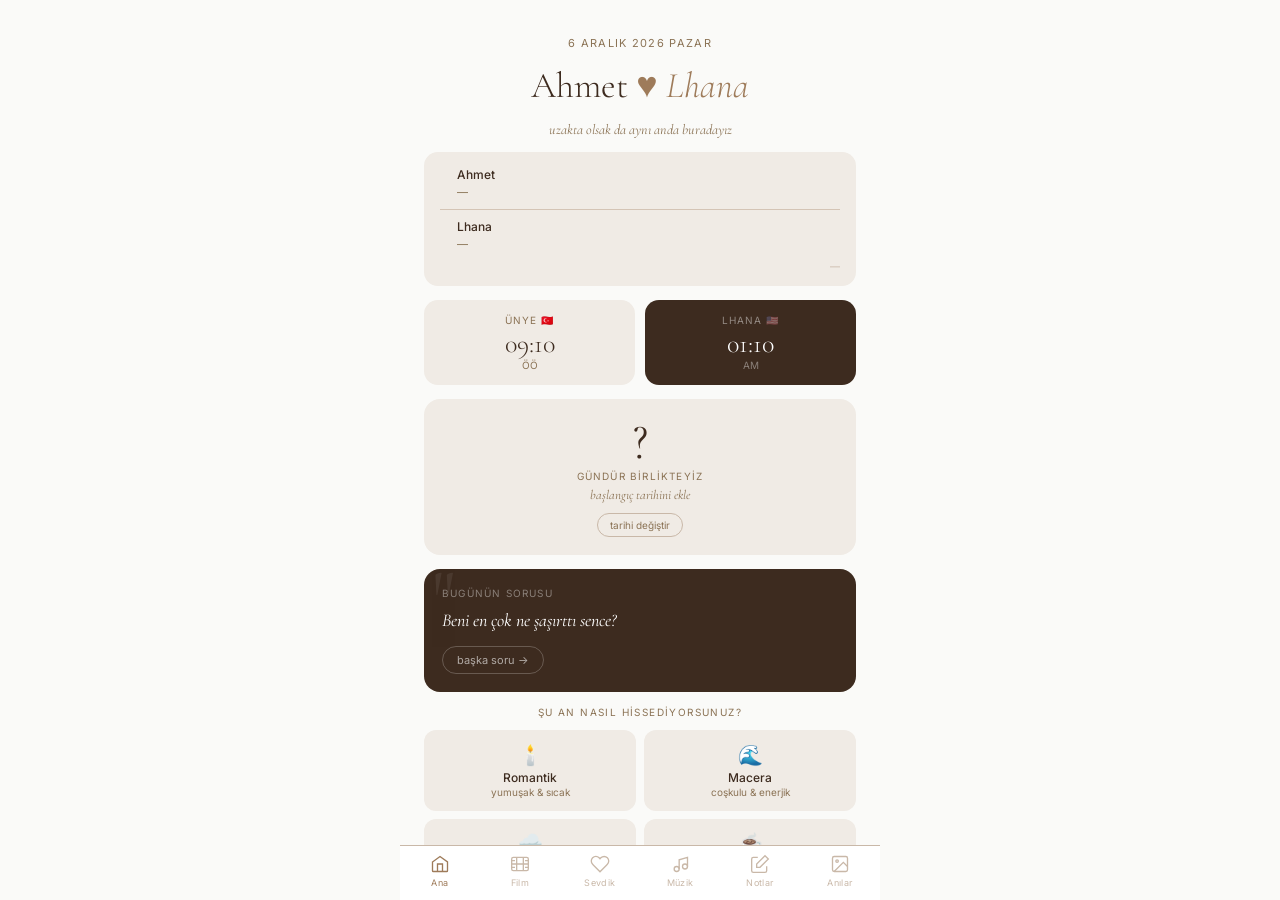
==== commit 05ff2408: "Update index.html" ====
--- a/index.html
+++ b/index.html
@@ -418,8 +418,8 @@
 <div class="sh"><h2 class="st">Müzik</h2><p class="ss">size özel parçalar</p></div>
 <div class="music-player">
   <div class="mp-cover" id="mp-cover">🎵</div>
-  <div class="mp-track" id="mp-track">Gurbet Telli</div>
-  <div class="mp-artist" id="mp-artist">Ahmet · Suno AI</div>
+  <div class="mp-track" id="mp-track">Ah ya</div>
+  <div class="mp-artist" id="mp-artist">Ahmet · Ah ya</div>
   <div class="mp-time-row"><span id="mp-current">0:00</span><span id="mp-total">—</span></div>
   <div class="mp-bar" onclick="seekAudio(event)"><div class="mp-progress" id="mp-progress"></div></div>
   <div class="mp-controls">
@@ -447,10 +447,7 @@
   </div>
 </div>
 <div class="divider"></div>
-<div class="px" style="margin-bottom:24px">
-  <p class="sec-label" style="margin-bottom:12px">Suno'ya git</p>
-  <a href="https://suno.com" target="_blank" class="btn-g" style="font-size:13px">Suno AI aç →</a>
-</div>
+ 
 <div style="height:24px"></div>
 </section>
 
@@ -525,11 +522,11 @@
 const WEIRD_IDS = [372058,49521,4512,380,11324,5915,975,10494,129,37165,792,1647,44115,46738,265208,399055,314365,346364,59967,194,550,680];
 
 const PLAYLIST = [
-  {title:'Gurbet Telli',artist:'Ahmet · Suno AI',src:'music/gurbet-telli.mp3',cover:null},
-  {title:'Çağrılmayan',artist:'Ahmet · Suno AI',src:'music/cagrılmayan.mp3',cover:null},
-  {title:'Şahmeran',artist:'Ahmet · Suno AI',src:'music/sahmeran.mp3',cover:null},
-  {title:'La Dimora Che Respira',artist:'Ahmet · Suno AI',src:'music/la-dimora.mp3',cover:null},
-  {title:'Ünye',artist:'Ahmet · Suno AI',src:'music/unye.mp3',cover:null},
+  {title:'Ah ya',artist:'Ahmet · Ah ya',src:'music/ahyaya1.mp3',cover:null},
+  {title:'Mahal',artist:'Glass Beam · Mahal',src:'music/mahal.mp3',cover:null},
+  {title:'Arrival',artist:'Kream · Arrival',src:'music/arrival.mp3',cover:null},
+  {title:'банан',artist:'Оуд · банан',src:'music/muz.mp3',cover:null},
+  {title:'Тень',artist:'Оуд · Тень',src:'music/golge.mp3',cover:null},
 ];
 
 const MOOD_DATA = {
